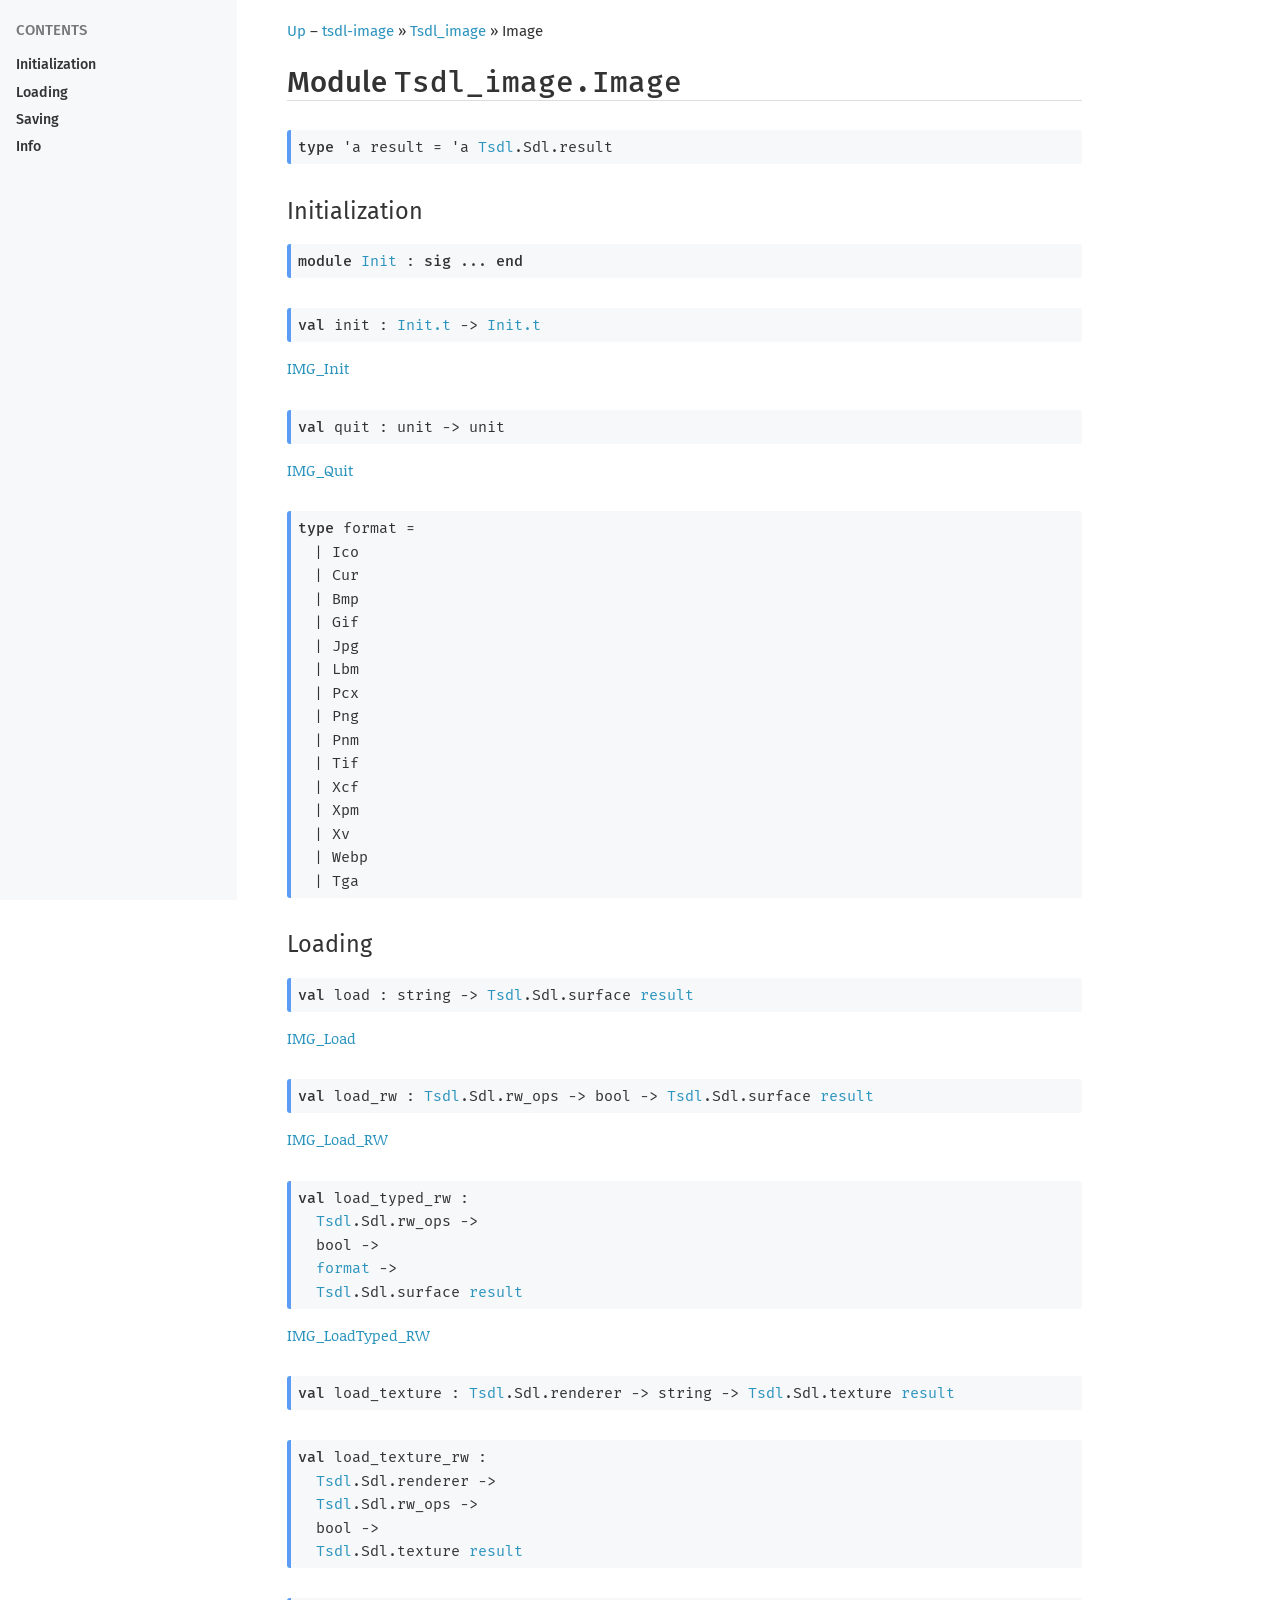
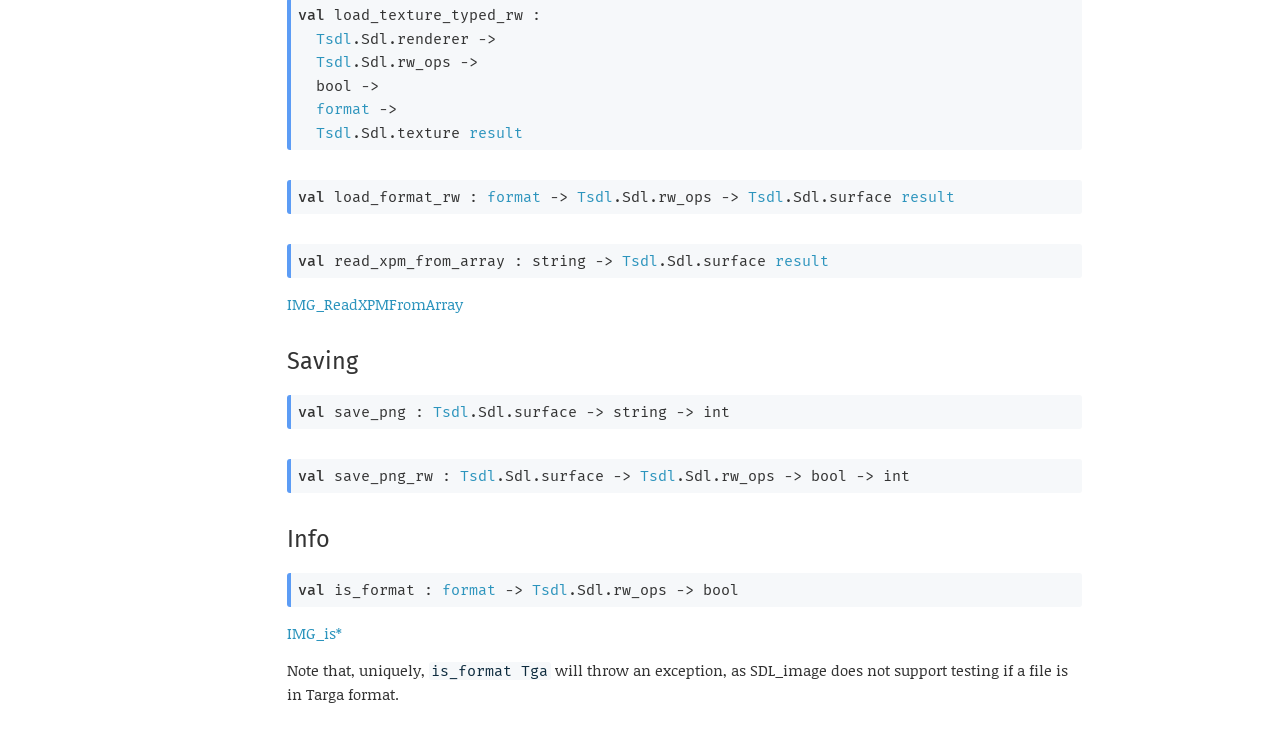
==== docs/Image/index.html @ 429b7034 "0.4, fix bug when running a file with ocaml" ====
<!DOCTYPE html>
<html xmlns="http://www.w3.org/1999/xhtml"><head><title>Image (tsdl-image.Tsdl_image.Image)</title><link rel="stylesheet" href="../odoc.css"/><meta charset="utf-8"/><meta name="generator" content="odoc 2.1.1"/><meta name="viewport" content="width=device-width,initial-scale=1.0"/><script src="../highlight.pack.js"></script><script>hljs.initHighlightingOnLoad();</script></head><body class="odoc"><nav class="odoc-nav"><a href="../index.html">Up</a> – <a href="index.html">tsdl-image</a> &#x00BB; <a href="../index.html">Tsdl_image</a> &#x00BB; Image</nav><header class="odoc-preamble"><h1>Module <code><span>Tsdl_image.Image</span></code></h1></header><nav class="odoc-toc"><ul><li><a href="#initialization">Initialization</a></li><li><a href="#loading">Loading</a></li><li><a href="#saving">Saving</a></li><li><a href="#info">Info</a></li></ul></nav><div class="odoc-content"><div class="odoc-spec"><div class="spec type" id="type-result" class="anchored"><a href="#type-result" class="anchor"></a><code><span><span class="keyword">type</span> <span>'a result</span></span><span> = <span><span class="type-var">'a</span> <span class="xref-unresolved">Tsdl</span>.Sdl.result</span></span></code></div></div><h2 id="initialization"><a href="#initialization" class="anchor"></a>Initialization</h2><div class="odoc-spec"><div class="spec module" id="module-Init" class="anchored"><a href="#module-Init" class="anchor"></a><code><span><span class="keyword">module</span> <a href="Init/index.html">Init</a></span><span> : <span class="keyword">sig</span> ... <span class="keyword">end</span></span></code></div></div><div class="odoc-spec"><div class="spec value" id="val-init" class="anchored"><a href="#val-init" class="anchor"></a><code><span><span class="keyword">val</span> init : <span><a href="Init/index.html#type-t">Init.t</a> <span class="arrow">&#45;&gt;</span></span> <a href="Init/index.html#type-t">Init.t</a></span></code></div><div class="spec-doc"><p><a href="https://www.libsdl.org/projects/SDL_image/docs/SDL_image_8.html#SEC8">IMG_Init</a></p></div></div><div class="odoc-spec"><div class="spec value" id="val-quit" class="anchored"><a href="#val-quit" class="anchor"></a><code><span><span class="keyword">val</span> quit : <span>unit <span class="arrow">&#45;&gt;</span></span> unit</span></code></div><div class="spec-doc"><p><a href="https://www.libsdl.org/projects/SDL_image/docs/SDL_image_9.html#SEC9">IMG_Quit</a></p></div></div><div class="odoc-spec"><div class="spec type" id="type-format" class="anchored"><a href="#type-format" class="anchor"></a><code><span><span class="keyword">type</span> format</span><span> = </span></code><table><tr id="type-format.Ico" class="anchored"><td class="def variant constructor"><a href="#type-format.Ico" class="anchor"></a><code><span>| </span><span><span class="constructor">Ico</span></span></code></td></tr><tr id="type-format.Cur" class="anchored"><td class="def variant constructor"><a href="#type-format.Cur" class="anchor"></a><code><span>| </span><span><span class="constructor">Cur</span></span></code></td></tr><tr id="type-format.Bmp" class="anchored"><td class="def variant constructor"><a href="#type-format.Bmp" class="anchor"></a><code><span>| </span><span><span class="constructor">Bmp</span></span></code></td></tr><tr id="type-format.Gif" class="anchored"><td class="def variant constructor"><a href="#type-format.Gif" class="anchor"></a><code><span>| </span><span><span class="constructor">Gif</span></span></code></td></tr><tr id="type-format.Jpg" class="anchored"><td class="def variant constructor"><a href="#type-format.Jpg" class="anchor"></a><code><span>| </span><span><span class="constructor">Jpg</span></span></code></td></tr><tr id="type-format.Lbm" class="anchored"><td class="def variant constructor"><a href="#type-format.Lbm" class="anchor"></a><code><span>| </span><span><span class="constructor">Lbm</span></span></code></td></tr><tr id="type-format.Pcx" class="anchored"><td class="def variant constructor"><a href="#type-format.Pcx" class="anchor"></a><code><span>| </span><span><span class="constructor">Pcx</span></span></code></td></tr><tr id="type-format.Png" class="anchored"><td class="def variant constructor"><a href="#type-format.Png" class="anchor"></a><code><span>| </span><span><span class="constructor">Png</span></span></code></td></tr><tr id="type-format.Pnm" class="anchored"><td class="def variant constructor"><a href="#type-format.Pnm" class="anchor"></a><code><span>| </span><span><span class="constructor">Pnm</span></span></code></td></tr><tr id="type-format.Tif" class="anchored"><td class="def variant constructor"><a href="#type-format.Tif" class="anchor"></a><code><span>| </span><span><span class="constructor">Tif</span></span></code></td></tr><tr id="type-format.Xcf" class="anchored"><td class="def variant constructor"><a href="#type-format.Xcf" class="anchor"></a><code><span>| </span><span><span class="constructor">Xcf</span></span></code></td></tr><tr id="type-format.Xpm" class="anchored"><td class="def variant constructor"><a href="#type-format.Xpm" class="anchor"></a><code><span>| </span><span><span class="constructor">Xpm</span></span></code></td></tr><tr id="type-format.Xv" class="anchored"><td class="def variant constructor"><a href="#type-format.Xv" class="anchor"></a><code><span>| </span><span><span class="constructor">Xv</span></span></code></td></tr><tr id="type-format.Webp" class="anchored"><td class="def variant constructor"><a href="#type-format.Webp" class="anchor"></a><code><span>| </span><span><span class="constructor">Webp</span></span></code></td></tr><tr id="type-format.Tga" class="anchored"><td class="def variant constructor"><a href="#type-format.Tga" class="anchor"></a><code><span>| </span><span><span class="constructor">Tga</span></span></code></td></tr></table></div></div><h2 id="loading"><a href="#loading" class="anchor"></a>Loading</h2><div class="odoc-spec"><div class="spec value" id="val-load" class="anchored"><a href="#val-load" class="anchor"></a><code><span><span class="keyword">val</span> load : <span>string <span class="arrow">&#45;&gt;</span></span> <span><span class="xref-unresolved">Tsdl</span>.Sdl.surface <a href="#type-result">result</a></span></span></code></div><div class="spec-doc"><p><a href="https://www.libsdl.org/projects/SDL_image/docs/SDL_image_11.html#SEC11">IMG_Load</a></p></div></div><div class="odoc-spec"><div class="spec value" id="val-load_rw" class="anchored"><a href="#val-load_rw" class="anchor"></a><code><span><span class="keyword">val</span> load_rw : <span><span class="xref-unresolved">Tsdl</span>.Sdl.rw_ops <span class="arrow">&#45;&gt;</span></span> <span>bool <span class="arrow">&#45;&gt;</span></span> <span><span class="xref-unresolved">Tsdl</span>.Sdl.surface <a href="#type-result">result</a></span></span></code></div><div class="spec-doc"><p><a href="https://www.libsdl.org/projects/SDL_image/docs/SDL_image_12.html#SEC12">IMG_Load_RW</a></p></div></div><div class="odoc-spec"><div class="spec value" id="val-load_typed_rw" class="anchored"><a href="#val-load_typed_rw" class="anchor"></a><code><span><span class="keyword">val</span> load_typed_rw : 
  <span><span class="xref-unresolved">Tsdl</span>.Sdl.rw_ops <span class="arrow">&#45;&gt;</span></span>
  <span>bool <span class="arrow">&#45;&gt;</span></span>
  <span><a href="#type-format">format</a> <span class="arrow">&#45;&gt;</span></span>
  <span><span class="xref-unresolved">Tsdl</span>.Sdl.surface <a href="#type-result">result</a></span></span></code></div><div class="spec-doc"><p><a href="https://www.libsdl.org/projects/SDL_image/docs/SDL_image_13.html#SEC13">IMG_LoadTyped_RW</a></p></div></div><div class="odoc-spec"><div class="spec value" id="val-load_texture" class="anchored"><a href="#val-load_texture" class="anchor"></a><code><span><span class="keyword">val</span> load_texture : <span><span class="xref-unresolved">Tsdl</span>.Sdl.renderer <span class="arrow">&#45;&gt;</span></span> <span>string <span class="arrow">&#45;&gt;</span></span> <span><span class="xref-unresolved">Tsdl</span>.Sdl.texture <a href="#type-result">result</a></span></span></code></div></div><div class="odoc-spec"><div class="spec value" id="val-load_texture_rw" class="anchored"><a href="#val-load_texture_rw" class="anchor"></a><code><span><span class="keyword">val</span> load_texture_rw : 
  <span><span class="xref-unresolved">Tsdl</span>.Sdl.renderer <span class="arrow">&#45;&gt;</span></span>
  <span><span class="xref-unresolved">Tsdl</span>.Sdl.rw_ops <span class="arrow">&#45;&gt;</span></span>
  <span>bool <span class="arrow">&#45;&gt;</span></span>
  <span><span class="xref-unresolved">Tsdl</span>.Sdl.texture <a href="#type-result">result</a></span></span></code></div></div><div class="odoc-spec"><div class="spec value" id="val-load_texture_typed_rw" class="anchored"><a href="#val-load_texture_typed_rw" class="anchor"></a><code><span><span class="keyword">val</span> load_texture_typed_rw : 
  <span><span class="xref-unresolved">Tsdl</span>.Sdl.renderer <span class="arrow">&#45;&gt;</span></span>
  <span><span class="xref-unresolved">Tsdl</span>.Sdl.rw_ops <span class="arrow">&#45;&gt;</span></span>
  <span>bool <span class="arrow">&#45;&gt;</span></span>
  <span><a href="#type-format">format</a> <span class="arrow">&#45;&gt;</span></span>
  <span><span class="xref-unresolved">Tsdl</span>.Sdl.texture <a href="#type-result">result</a></span></span></code></div></div><div class="odoc-spec"><div class="spec value" id="val-load_format_rw" class="anchored"><a href="#val-load_format_rw" class="anchor"></a><code><span><span class="keyword">val</span> load_format_rw : <span><a href="#type-format">format</a> <span class="arrow">&#45;&gt;</span></span> <span><span class="xref-unresolved">Tsdl</span>.Sdl.rw_ops <span class="arrow">&#45;&gt;</span></span> <span><span class="xref-unresolved">Tsdl</span>.Sdl.surface <a href="#type-result">result</a></span></span></code></div></div><div class="odoc-spec"><div class="spec value" id="val-read_xpm_from_array" class="anchored"><a href="#val-read_xpm_from_array" class="anchor"></a><code><span><span class="keyword">val</span> read_xpm_from_array : <span>string <span class="arrow">&#45;&gt;</span></span> <span><span class="xref-unresolved">Tsdl</span>.Sdl.surface <a href="#type-result">result</a></span></span></code></div><div class="spec-doc"><p><a href="https://www.libsdl.org/projects/SDL_image/docs/SDL_image_28.html#SEC28">IMG_ReadXPMFromArray</a></p></div></div><h2 id="saving"><a href="#saving" class="anchor"></a>Saving</h2><div class="odoc-spec"><div class="spec value" id="val-save_png" class="anchored"><a href="#val-save_png" class="anchor"></a><code><span><span class="keyword">val</span> save_png : <span><span class="xref-unresolved">Tsdl</span>.Sdl.surface <span class="arrow">&#45;&gt;</span></span> <span>string <span class="arrow">&#45;&gt;</span></span> int</span></code></div></div><div class="odoc-spec"><div class="spec value" id="val-save_png_rw" class="anchored"><a href="#val-save_png_rw" class="anchor"></a><code><span><span class="keyword">val</span> save_png_rw : <span><span class="xref-unresolved">Tsdl</span>.Sdl.surface <span class="arrow">&#45;&gt;</span></span> <span><span class="xref-unresolved">Tsdl</span>.Sdl.rw_ops <span class="arrow">&#45;&gt;</span></span> <span>bool <span class="arrow">&#45;&gt;</span></span> int</span></code></div></div><h2 id="info"><a href="#info" class="anchor"></a>Info</h2><div class="odoc-spec"><div class="spec value" id="val-is_format" class="anchored"><a href="#val-is_format" class="anchor"></a><code><span><span class="keyword">val</span> is_format : <span><a href="#type-format">format</a> <span class="arrow">&#45;&gt;</span></span> <span><span class="xref-unresolved">Tsdl</span>.Sdl.rw_ops <span class="arrow">&#45;&gt;</span></span> bool</span></code></div><div class="spec-doc"><p><a href="https://www.libsdl.org/projects/SDL_image/docs/SDL_image_29.html#SEC29">IMG_is*</a></p><p>Note that, uniquely, <code>is_format Tga</code> will throw an exception, as SDL_image does not support testing if a file is in Targa format.</p></div></div></div></body></html>
---- docs/odoc.css ----
@charset "UTF-8";
/* Copyright (c) 2016 The odoc contributors. All rights reserved.
   Distributed under the ISC license, see terms at the end of the file.
   odoc 2.1.1 */

/* Fonts */
@import url('https://fonts.googleapis.com/css?family=Fira+Mono:400,500');
@import url('https://fonts.googleapis.com/css?family=Noticia+Text:400,400i,700');
@import url('https://fonts.googleapis.com/css?family=Fira+Sans:400,400i,500,500i,600,600i,700,700i');

:root,
.light:root {
   --main-background: #FFFFFF;

  --color: #333333;
  --link-color: #2C94BD;
  --anchor-hover: #555;
  --anchor-color: #d5d5d5;
  --xref-shadow: #cc6666;
  --header-shadow: #ddd;
  --by-name-version-color: #aaa;
  --by-name-nav-link-color: #222;
  --target-background: rgba(187, 239, 253, 0.3);
  --target-shadow: rgba(187, 239, 253, 0.8);
  --pre-border-color: #eee;
  --code-background: #f6f8fa;

  --li-code-background: #f6f8fa;
  --li-code-color: #0d2b3e;
  --toc-color: #1F2D3D;
  --toc-before-color: #777;
  --toc-background: #f6f8fa;
  --toc-list-border: #ccc;

  --spec-summary-border-color: #5c9cf5;
  --spec-summary-background: var(--code-background);
  --spec-summary-hover-background: #ebeff2;
  --spec-details-after-background: rgba(0, 4, 15, 0.05);
  --spec-details-after-shadow: rgba(204, 204, 204, 0.53);
}

.dark:root {
  --main-background: #202020;
  --code-background: #222;
  --line-numbers-background: rgba(0, 0, 0, 0.125);
  --navbar-background: #202020;

  --color: #bebebe;
  --dirname-color: #666;
  --underline-color: #444;
  --visited-color: #002800;
  --visited-number-color: #252;
  --unvisited-color: #380000;
  --unvisited-number-color: #622;
  --somevisited-color: #303000;
  --highlight-color: #303e3f;
  --line-number-color: rgba(230, 230, 230, 0.3);
  --unvisited-margin-color: #622;
  --border: #333;
  --navbar-border: #333;
  --code-color: #ccc;

  --li-code-background: #373737;
  --li-code-color: #999;
  --toc-color: #777;
  --toc-background: #252525;

  --hljs-link: #999;
  --hljs-keyword: #cda869;
  --hljs-regexp: #f9ee98;
  --hljs-title: #dcdcaa;
  --hljs-type: #ac885b;
  --hljs-meta: #82aaff;
  --hljs-variable: #cf6a4c;
}

@media (prefers-color-scheme: dark) {
  :root {
    --main-background: #202020;
    --code-background: #333;
    --line-numbers-background: rgba(0, 0, 0, 0.125);
    --navbar-background: #202020;

    --meter-unvisited-color: #622;
    --meter-visited-color: #252;
    --meter-separator-color: black;

    --color: #bebebe;
    --dirname-color: #666;
    --underline-color: #444;
    --visited-color: #002800;
    --visited-number-color: #252;
    --unvisited-color: #380000;
    --unvisited-number-color: #622;
    --somevisited-color: #303000;
    --highlight-color: #303e3f;
    --line-number-color: rgba(230, 230, 230, 0.3);
    --unvisited-margin-color: #622;
    --border: #333;
    --navbar-border: #333;
    --code-color: #ccc;
    --by-name-nav-link-color: var(--color);

    --li-code-background: #373737;
    --li-code-color: #999;
    --toc-color: #777;
    --toc-before-color: #777;
    --toc-background: #252525;
    --toc-list-border: #ccc;
    --spec-summary-hover-background: #ebeff2;
    --spec-details-after-background: rgba(0, 4, 15, 0.05);
    --spec-details-after-shadow: rgba(204, 204, 204, 0.53);

    --hljs-link: #999;
    --hljs-keyword: #cda869;
    --hljs-regexp: #f9ee98;
    --hljs-title: #dcdcaa;
    --hljs-type: #ac885b;
    --hljs-meta: #82aaff;
    --hljs-variable: #cf6a4c;
  }
}

/* Reset a few things. */

html, body, div, span, applet, object, iframe, h1, h2, h3, h4, h5, h6, p, blockquote, pre, a, abbr, acronym, address, big, cite, code, del, dfn, em, img, ins, kbd, q, s, samp, small, strike, strong, sub, sup, tt, var, b, u, i, center, dl, dt, dd, ol, ul, li, fieldset, form, label, legend, table, caption, tbody, tfoot, thead, tr, th, td, article, aside, canvas, details, embed, figure, figcaption, footer, header, hgroup, menu, nav, output, ruby, section, summary, time, mark, audio, video {
  padding: 0;
  border: 0;
  font: inherit;
  vertical-align: baseline;

}

table {
  border-collapse: collapse;
  border-spacing: 0;
}

*, *:before, *:after {
  box-sizing: border-box;
}

html {
  font-size: 15px;
}

body {
  text-align: left;
  background: #FFFFFF;
  color: var(--color);
  background-color: var(--main-background);
}

body {
  max-width: 100ex;
  margin-left: calc(10vw + 20ex);
  margin-right: 4ex;
  margin-top: 20px;
  margin-bottom: 50px;
  font-family: "Noticia Text", Georgia, serif;
  line-height: 1.5;
}

header {
  margin-bottom: 30px;
}

nav {
  font-family: "Fira Sans", Helvetica, Arial, sans-serif;
}

/* Basic markup elements */

b, strong {
  font-weight: bold;
}

i {
  font-style: italic;
}

em, i em.odd{
  font-style: italic;
}

em.odd, i em {
  font-style: normal;
}

sup {
  vertical-align: super;
}

sub {
  vertical-align: sub;
}

sup, sub {
  font-size: 12px;
  line-height: 0;
  margin-left: 0.2ex;
}

ul, ol {
  list-style-position: outside
}

ul>li {
  margin-left: 22px;
}

ol>li {
  margin-left: 27.2px;
}

li>*:first-child {
  margin-top: 0
}

/* Text alignements, this should be forbidden. */

.left {
  text-align: left;
}

.right {
  text-align: right;
}

.center {
  text-align: center;
}

/* Links and anchors */

a {
  text-decoration: none;
  color: var(--link-color);
}

a:hover {
  box-shadow: 0 1px 0 0 var(--link-color);
}

/* Linked highlight */
*:target {
  background-color: var(--target-background) !important;
  box-shadow: 0 0px 0 1px var(--target-shadow) !important;
  border-radius: 1px;
}

*:hover > a.anchor {
  visibility: visible;
}

a.anchor:before {
  content: "#";
}

a.anchor:hover {
  box-shadow: none;
  text-decoration: none;
  color: var(--anchor-hover);
}

a.anchor {
  visibility: hidden;
  position: absolute;
  /* top: 0px; */
  /* margin-left: -3ex; */
  margin-left: -1.3em;
  font-weight: normal;
  font-style: normal;
  padding-right: 0.4em;
  padding-left: 0.4em;
  /* To remain selectable */
  color: var(--anchor-color);
}

.spec > a.anchor {
  margin-left: -2.3em;
  padding-right: 0.9em;
}

.xref-unresolved {
  color: #2C94BD;
}
.xref-unresolved:hover {
  box-shadow: 0 1px 0 0 var(--xref-shadow);
}

/* Section and document divisions.
   Until at least 4.03 many of the modules of the stdlib start at .h7,
   we restart the sequence there like h2  */

h1, h2, h3, h4, h5, h6, .h7, .h8, .h9, .h10 {
  font-family: "Fira Sans", Helvetica, Arial, sans-serif;
  font-weight: 400;
  padding-top: 0.1em;
  line-height: 1.2;
  overflow-wrap: break-word;
}

h1 {
  font-weight: 500;
  font-size: 2.441em;
}

h1 {
  font-weight: 500;
  font-size: 1.953em;
  box-shadow: 0 1px 0 0 var(--header-shadow);
}

h2 {
  font-size: 1.563em;
}

h3 {
  font-size: 1.25em;
}

small, .font_small {
  font-size: 0.8em;
}

h1 code, h1 tt {
  font-size: inherit;
  font-weight: inherit;
}

h2 code, h2 tt {
  font-size: inherit;
  font-weight: inherit;
}

h3 code, h3 tt {
  font-size: inherit;
  font-weight: inherit;
}

h3 code, h3 tt {
  font-size: inherit;
  font-weight: inherit;
}

h4 {
  font-size: 1.12em;
}

/* Comment delimiters, hidden but accessible to screen readers and 
   selected for copy/pasting */

/* Taken from bootstrap */
/* See also https://stackoverflow.com/a/27769435/4220738 */
.comment-delim {
  position: absolute;
  width: 1px;
  height: 1px;
  padding: 0;
  margin: -1px;
  overflow: hidden;
  clip: rect(0, 0, 0, 0);
  white-space: nowrap;
  border: 0;
}

/* Preformatted and code */

tt, code, pre {
  font-family: "Fira Mono", courier;
  font-weight: 400;
}

pre {
  padding: 0.1em;
  border: 1px solid var(--pre-border-color);
  border-radius: 5px;
  overflow-x: auto;
}

p code,
li code {
  background-color: var(--li-code-background);
  color: var(--li-code-color);
  border-radius: 3px;
  padding: 0 0.3ex;
}

p a > code {
  color: var(--link-color);
}

code {
  white-space: pre-wrap;
}

/* Code blocks (e.g. Examples) */

pre code {
  font-size: 0.893rem;
}

/* Code lexemes */

.keyword {
  font-weight: 500;
}

.arrow { white-space: nowrap }

/* Module member specification */

.spec {
  background-color: var(--spec-summary-background);
  border-radius: 3px;
  border-left: 4px solid var(--spec-summary-border-color);
  border-right: 5px solid transparent;
  padding: 0.35em 0.5em;
}

.def-doc {
  margin-bottom: 10px;
}

/* Spacing between items */
div.odoc-spec,.odoc-include {
  margin-bottom: 2em;
}

.spec.type .variant {
  margin-left: 2ch;
}
.spec.type .variant p {
  margin: 0;
  font-style: italic;
}
.spec.type .record {
  margin-left: 2ch;
}
.spec.type .record p {
  margin: 0;
  font-style: italic;
}

div.def {
  margin-top: 0;
  text-indent: -2ex;
  padding-left: 2ex;
}

div.def+div.def-doc {
  margin-left: 1ex;
  margin-top: 2.5px
}

div.def-doc>*:first-child {
  margin-top: 0;
}

/* Collapsible inlined include and module */

.odoc-include details {
  position: relative;
}

.odoc-include.shadowed-include {
  display: none;
}

.odoc-include details:after {
  z-index: -100;
  display: block;
  content: " ";
  position: absolute;
  border-radius: 0 1ex 1ex 0;
  right: -20px;
  top: 1px;
  bottom: 1px;
  width: 15px;
  background: var(--spec-details-after-background, rgba(0, 4, 15, 0.05));
  box-shadow: 0 0px 0 1px var(--spec-details-after-shadow, rgba(204, 204, 204, 0.53));
}

.odoc-include summary {
  position: relative;
  margin-bottom: 1em;
  cursor: pointer;
  outline: none;
}

.odoc-include summary:hover {
  background-color: var(--spec-summary-hover-background);
}

/* FIXME: Does not work in Firefox. */
.odoc-include summary::-webkit-details-marker {
  color: #888;
  transform: scaleX(-1);
  position: absolute;
  top: calc(50% - 5px);
  height: 11px;
  right: -29px;
}

/* Records and variants FIXME */

div.def table {
  text-indent: 0em;
  padding: 0;
  margin-left: -2ex;
}

td.def {
  padding-left: 2ex;
}

td.def-doc *:first-child {
  margin-top: 0em;
}

/* Lists of @tags */

.at-tags { list-style-type: none; margin-left: -3ex; }
.at-tags li { padding-left: 3ex; text-indent: -3ex; }
.at-tags .at-tag { text-transform: capitalize }

/* Lists of modules */

.modules { list-style-type: none; margin-left: -3ex; }
.modules li { padding-left: 3ex; text-indent: -3ex; margin-top: 5px }
.modules .synopsis { padding-left: 1ch; }

/* Odig package index */

.packages { list-style-type: none; margin-left: -3ex; }
.packages li { padding-left: 3ex; text-indent: -3ex }
.packages li a.anchor { padding-right: 0.5ch; padding-left: 3ch; }
.packages .version { font-size: 10px; color: var(--by-name-version-color); }
.packages .synopsis { padding-left: 1ch }

.by-name nav a {
  text-transform: uppercase;
  font-size: 18px;
  margin-right: 1ex;
  color: var(--by-name-nav-link-color,);
  display: inline-block;
}

.by-tag nav a {
  margin-right: 1ex;
  color: var(--by-name-nav-link-color);
  display: inline-block;
}

.by-tag ol { list-style-type: none; }
.by-tag ol.tags li { margin-left: 1ch; display: inline-block }
.by-tag td:first-child { text-transform: uppercase; }

/* Odig package page */

.package nav {
  display: inline;
  font-size: 14px;
  font-weight: normal;
}

.package .version {
  font-size: 14px;
}

.package.info {
  margin: 0;
}

.package.info td:first-child {
  font-style: italic;
  padding-right: 2ex;
}

.package.info ul {
  list-style-type: none;
  display: inline;
  margin: 0;
}

.package.info li {
  display: inline-block;
  margin: 0;
  margin-right: 1ex;
}

#info-authors li, #info-maintainers li {
  display: block;
}

/* Sidebar and TOC */

.odoc-toc:before {
  display: block;
  content: "Contents";
  text-transform: uppercase;
  font-size: 1em;
  margin: 1.414em 0 0.5em;
  font-weight: 500;
  color: var(--toc-before-color);
  line-height: 1.2;
}

.odoc-toc {
  position: fixed;
  top: 0px;
  bottom: 0px;
  left: 0px;
  max-width: 30ex;
  min-width: 26ex;
  width: 20%;
  background: var(--toc-background);
  overflow: auto;
  color: var(--toc-color);
  padding-left: 2ex;
  padding-right: 2ex;
}

.odoc-toc ul li a {
  font-family: "Fira Sans", sans-serif;
  font-size: 0.95em;
  color: var(--color);
  font-weight: 400;
  line-height: 1.6em;
  display: block;
}

.odoc-toc ul li a:hover {
  box-shadow: none;
  text-decoration: underline;
}

/* First level titles */

.odoc-toc>ul>li>a {
  font-weight: 500;
}

.odoc-toc li ul {
  margin: 0px;
}

.odoc-toc ul {
  list-style-type: none;
}

.odoc-toc ul li {
  margin: 0;
}
.odoc-toc>ul>li {
  margin-bottom: 0.3em;
}

.odoc-toc ul li li {
  border-left: 1px solid var(--toc-list-border);
  margin-left: 5px;
  padding-left: 12px;
}

/* Mobile adjustements. */

@media only screen and (max-width: 95ex) {
  .odoc-content {
    margin: auto;
    padding: 2em;
  }
  .odoc-toc {
    position: static;
    width: auto;
    min-width: unset;
    max-width: unset;
    border: none;
    padding: 0.2em 1em;
    border-radius: 5px;
  }
}

/* Print adjustements. */

@media print {
  body {
    color: black;
    background: white;
  }
  body nav:first-child {
    visibility: hidden;
  }
}

/* Syntax highlighting (based on github-gist) */

.hljs {
  display: block;
  background: var(--code-background);
  padding: 0.5em;
  color: var(--color);
  overflow-x: auto;
}

.hljs-comment,
.hljs-meta {
  color: #969896;
}

.hljs-string,
.hljs-variable,
.hljs-template-variable,
.hljs-strong,
.hljs-emphasis,
.hljs-quote {
  color: #df5000;
}

.hljs-keyword,
.hljs-selector-tag {
  color: #a71d5d;
}

.hljs-type,
.hljs-class .hljs-title {
  color: #458;
  font-weight: 500;
}

.hljs-literal,
.hljs-symbol,
.hljs-bullet,
.hljs-attribute {
  color: #0086b3;
}

.hljs-section,
.hljs-name {
  color: #63a35c;
}

.hljs-tag {
  color: #333333;
}

.hljs-attr,
.hljs-selector-id,
.hljs-selector-class,
.hljs-selector-attr,
.hljs-selector-pseudo {
  color: #795da3;
}

.hljs-addition {
  color: #55a532;
  background-color: #eaffea;
}

.hljs-deletion {
  color: #bd2c00;
  background-color: #ffecec;
}

.hljs-link {
  text-decoration: underline;
}

/*---------------------------------------------------------------------------
   Copyright (c) 2016 The odoc contributors

   Permission to use, copy, modify, and/or distribute this software for any
   purpose with or without fee is hereby granted, provided that the above
   copyright notice and this permission notice appear in all copies.

   THE SOFTWARE IS PROVIDED "AS IS" AND THE AUTHOR DISCLAIMS ALL WARRANTIES
   WITH REGARD TO THIS SOFTWARE INCLUDING ALL IMPLIED WARRANTIES OF
   MERCHANTABILITY AND FITNESS. IN NO EVENT SHALL THE AUTHOR BE LIABLE FOR
   ANY SPECIAL, DIRECT, INDIRECT, OR CONSEQUENTIAL DAMAGES OR ANY DAMAGES
   WHATSOEVER RESULTING FROM LOSS OF USE, DATA OR PROFITS, WHETHER IN AN
   ACTION OF CONTRACT, NEGLIGENCE OR OTHER TORTIOUS ACTION, ARISING OUT OF
   OR IN CONNECTION WITH THE USE OR PERFORMANCE OF THIS SOFTWARE.
  ---------------------------------------------------------------------------*/
header nav {display: none;} header nav.toc {display: block;} header dl dd, header dl dt {display: inline-block;}
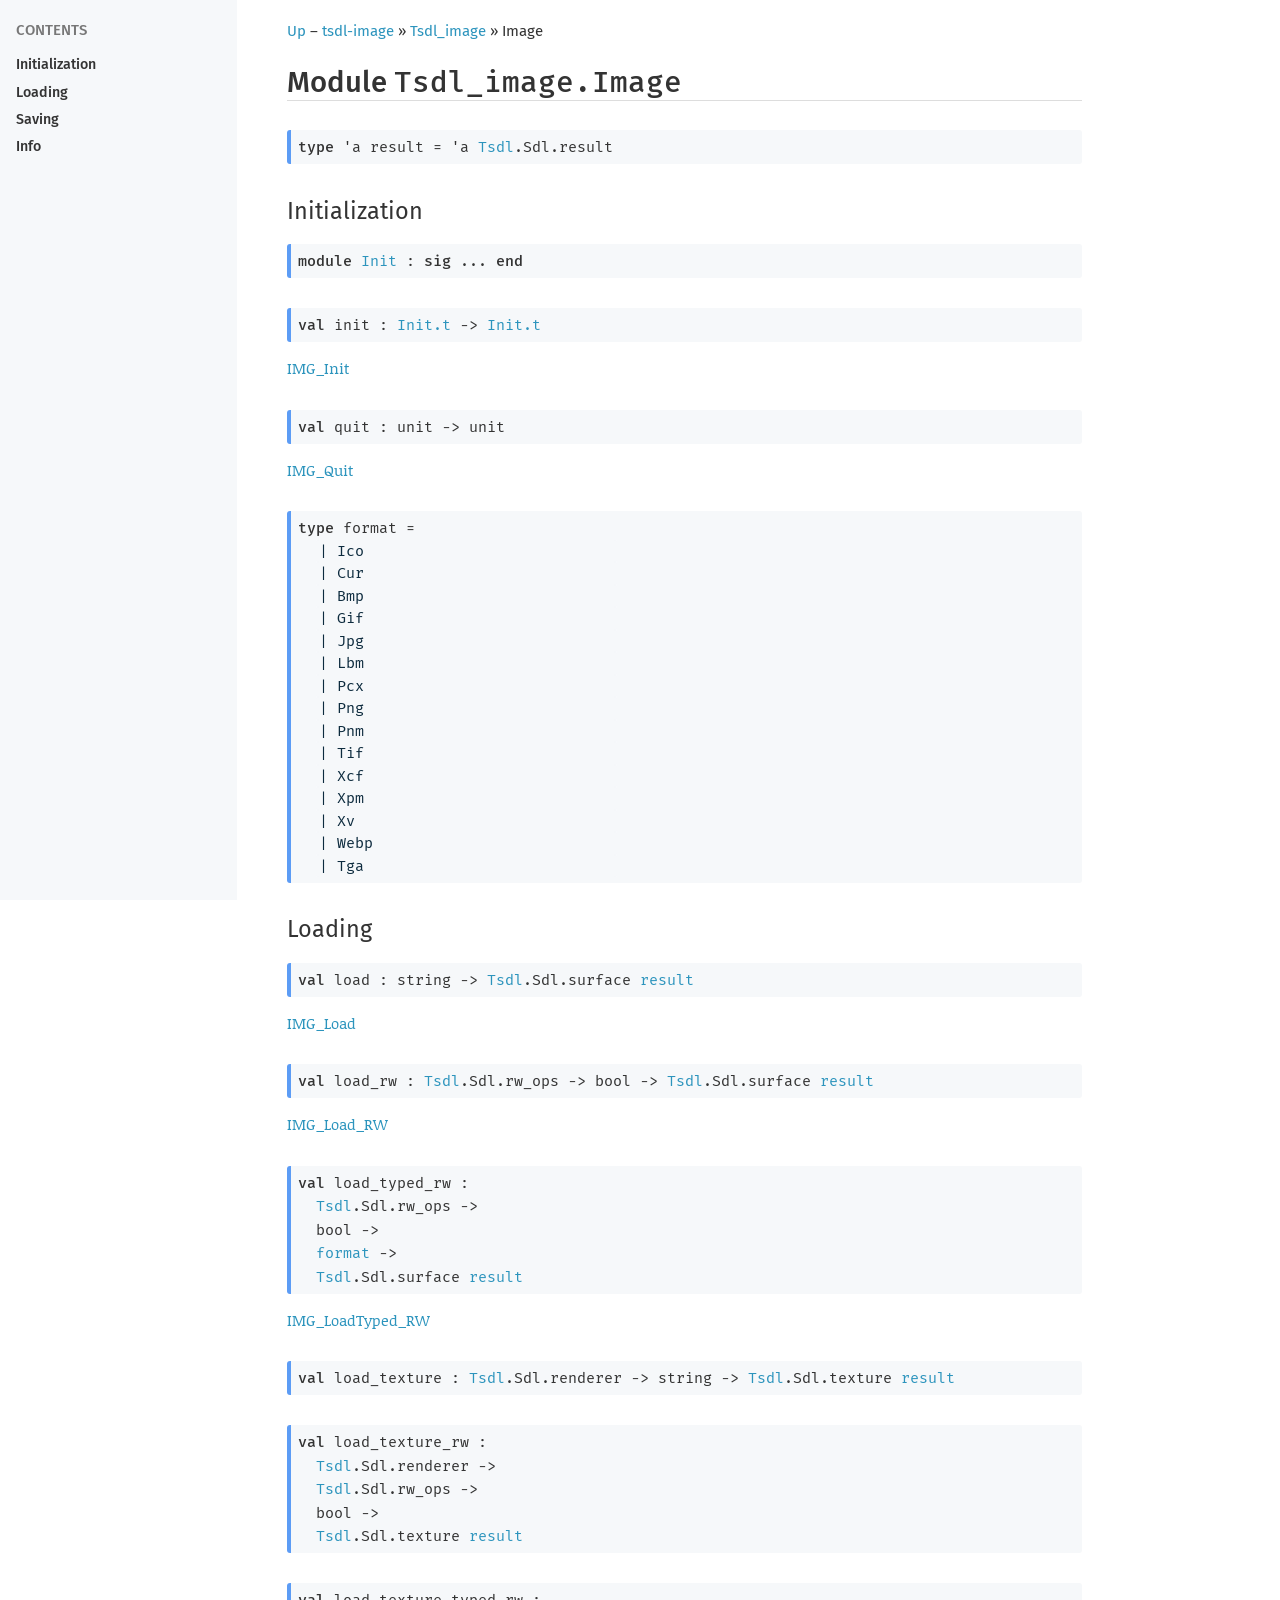
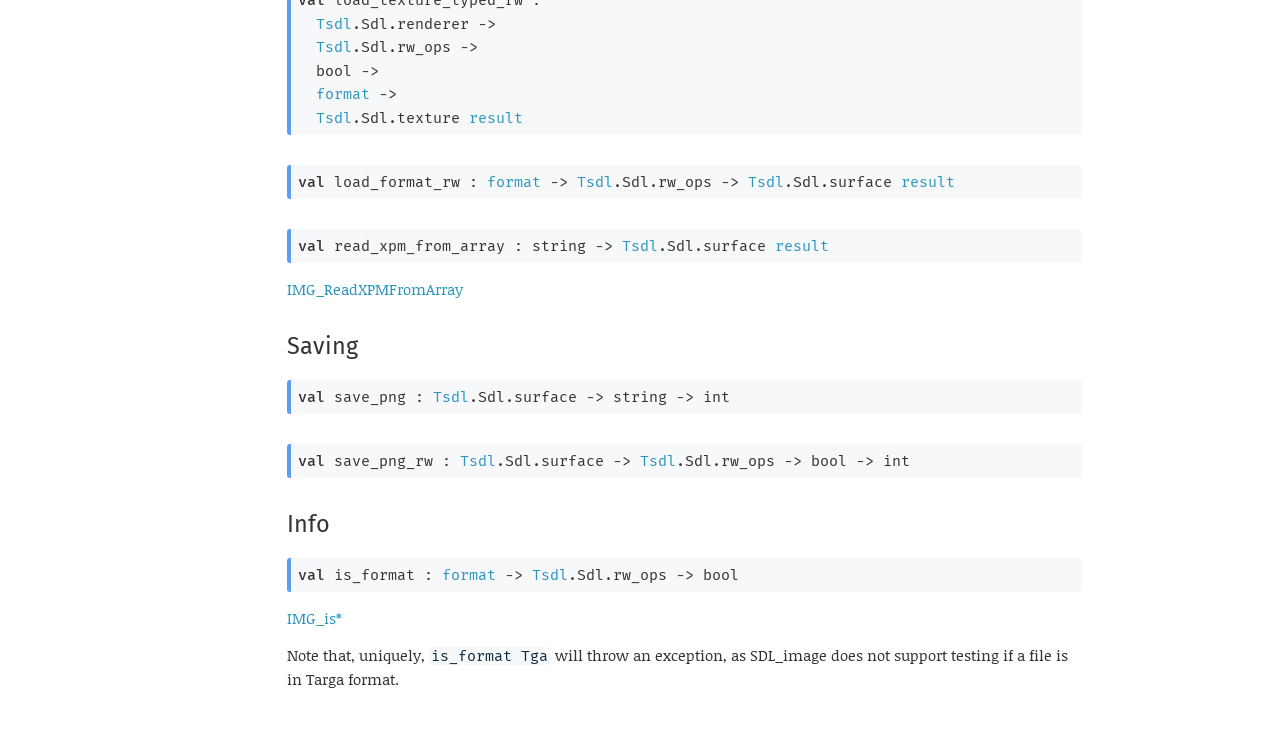
==== commit 864a795b: "v0.5" ====
--- a/docs/Image/index.html
+++ b/docs/Image/index.html
@@ -1,15 +1,15 @@
 <!DOCTYPE html>
-<html xmlns="http://www.w3.org/1999/xhtml"><head><title>Image (tsdl-image.Tsdl_image.Image)</title><link rel="stylesheet" href="../odoc.css"/><meta charset="utf-8"/><meta name="generator" content="odoc 2.1.1"/><meta name="viewport" content="width=device-width,initial-scale=1.0"/><script src="../highlight.pack.js"></script><script>hljs.initHighlightingOnLoad();</script></head><body class="odoc"><nav class="odoc-nav"><a href="../index.html">Up</a> – <a href="index.html">tsdl-image</a> &#x00BB; <a href="../index.html">Tsdl_image</a> &#x00BB; Image</nav><header class="odoc-preamble"><h1>Module <code><span>Tsdl_image.Image</span></code></h1></header><nav class="odoc-toc"><ul><li><a href="#initialization">Initialization</a></li><li><a href="#loading">Loading</a></li><li><a href="#saving">Saving</a></li><li><a href="#info">Info</a></li></ul></nav><div class="odoc-content"><div class="odoc-spec"><div class="spec type" id="type-result" class="anchored"><a href="#type-result" class="anchor"></a><code><span><span class="keyword">type</span> <span>'a result</span></span><span> = <span><span class="type-var">'a</span> <span class="xref-unresolved">Tsdl</span>.Sdl.result</span></span></code></div></div><h2 id="initialization"><a href="#initialization" class="anchor"></a>Initialization</h2><div class="odoc-spec"><div class="spec module" id="module-Init" class="anchored"><a href="#module-Init" class="anchor"></a><code><span><span class="keyword">module</span> <a href="Init/index.html">Init</a></span><span> : <span class="keyword">sig</span> ... <span class="keyword">end</span></span></code></div></div><div class="odoc-spec"><div class="spec value" id="val-init" class="anchored"><a href="#val-init" class="anchor"></a><code><span><span class="keyword">val</span> init : <span><a href="Init/index.html#type-t">Init.t</a> <span class="arrow">&#45;&gt;</span></span> <a href="Init/index.html#type-t">Init.t</a></span></code></div><div class="spec-doc"><p><a href="https://www.libsdl.org/projects/SDL_image/docs/SDL_image_8.html#SEC8">IMG_Init</a></p></div></div><div class="odoc-spec"><div class="spec value" id="val-quit" class="anchored"><a href="#val-quit" class="anchor"></a><code><span><span class="keyword">val</span> quit : <span>unit <span class="arrow">&#45;&gt;</span></span> unit</span></code></div><div class="spec-doc"><p><a href="https://www.libsdl.org/projects/SDL_image/docs/SDL_image_9.html#SEC9">IMG_Quit</a></p></div></div><div class="odoc-spec"><div class="spec type" id="type-format" class="anchored"><a href="#type-format" class="anchor"></a><code><span><span class="keyword">type</span> format</span><span> = </span></code><table><tr id="type-format.Ico" class="anchored"><td class="def variant constructor"><a href="#type-format.Ico" class="anchor"></a><code><span>| </span><span><span class="constructor">Ico</span></span></code></td></tr><tr id="type-format.Cur" class="anchored"><td class="def variant constructor"><a href="#type-format.Cur" class="anchor"></a><code><span>| </span><span><span class="constructor">Cur</span></span></code></td></tr><tr id="type-format.Bmp" class="anchored"><td class="def variant constructor"><a href="#type-format.Bmp" class="anchor"></a><code><span>| </span><span><span class="constructor">Bmp</span></span></code></td></tr><tr id="type-format.Gif" class="anchored"><td class="def variant constructor"><a href="#type-format.Gif" class="anchor"></a><code><span>| </span><span><span class="constructor">Gif</span></span></code></td></tr><tr id="type-format.Jpg" class="anchored"><td class="def variant constructor"><a href="#type-format.Jpg" class="anchor"></a><code><span>| </span><span><span class="constructor">Jpg</span></span></code></td></tr><tr id="type-format.Lbm" class="anchored"><td class="def variant constructor"><a href="#type-format.Lbm" class="anchor"></a><code><span>| </span><span><span class="constructor">Lbm</span></span></code></td></tr><tr id="type-format.Pcx" class="anchored"><td class="def variant constructor"><a href="#type-format.Pcx" class="anchor"></a><code><span>| </span><span><span class="constructor">Pcx</span></span></code></td></tr><tr id="type-format.Png" class="anchored"><td class="def variant constructor"><a href="#type-format.Png" class="anchor"></a><code><span>| </span><span><span class="constructor">Png</span></span></code></td></tr><tr id="type-format.Pnm" class="anchored"><td class="def variant constructor"><a href="#type-format.Pnm" class="anchor"></a><code><span>| </span><span><span class="constructor">Pnm</span></span></code></td></tr><tr id="type-format.Tif" class="anchored"><td class="def variant constructor"><a href="#type-format.Tif" class="anchor"></a><code><span>| </span><span><span class="constructor">Tif</span></span></code></td></tr><tr id="type-format.Xcf" class="anchored"><td class="def variant constructor"><a href="#type-format.Xcf" class="anchor"></a><code><span>| </span><span><span class="constructor">Xcf</span></span></code></td></tr><tr id="type-format.Xpm" class="anchored"><td class="def variant constructor"><a href="#type-format.Xpm" class="anchor"></a><code><span>| </span><span><span class="constructor">Xpm</span></span></code></td></tr><tr id="type-format.Xv" class="anchored"><td class="def variant constructor"><a href="#type-format.Xv" class="anchor"></a><code><span>| </span><span><span class="constructor">Xv</span></span></code></td></tr><tr id="type-format.Webp" class="anchored"><td class="def variant constructor"><a href="#type-format.Webp" class="anchor"></a><code><span>| </span><span><span class="constructor">Webp</span></span></code></td></tr><tr id="type-format.Tga" class="anchored"><td class="def variant constructor"><a href="#type-format.Tga" class="anchor"></a><code><span>| </span><span><span class="constructor">Tga</span></span></code></td></tr></table></div></div><h2 id="loading"><a href="#loading" class="anchor"></a>Loading</h2><div class="odoc-spec"><div class="spec value" id="val-load" class="anchored"><a href="#val-load" class="anchor"></a><code><span><span class="keyword">val</span> load : <span>string <span class="arrow">&#45;&gt;</span></span> <span><span class="xref-unresolved">Tsdl</span>.Sdl.surface <a href="#type-result">result</a></span></span></code></div><div class="spec-doc"><p><a href="https://www.libsdl.org/projects/SDL_image/docs/SDL_image_11.html#SEC11">IMG_Load</a></p></div></div><div class="odoc-spec"><div class="spec value" id="val-load_rw" class="anchored"><a href="#val-load_rw" class="anchor"></a><code><span><span class="keyword">val</span> load_rw : <span><span class="xref-unresolved">Tsdl</span>.Sdl.rw_ops <span class="arrow">&#45;&gt;</span></span> <span>bool <span class="arrow">&#45;&gt;</span></span> <span><span class="xref-unresolved">Tsdl</span>.Sdl.surface <a href="#type-result">result</a></span></span></code></div><div class="spec-doc"><p><a href="https://www.libsdl.org/projects/SDL_image/docs/SDL_image_12.html#SEC12">IMG_Load_RW</a></p></div></div><div class="odoc-spec"><div class="spec value" id="val-load_typed_rw" class="anchored"><a href="#val-load_typed_rw" class="anchor"></a><code><span><span class="keyword">val</span> load_typed_rw : 
+<html xmlns="http://www.w3.org/1999/xhtml"><head><title>Image (tsdl-image.Tsdl_image.Image)</title><link rel="stylesheet" href="../odoc.css"/><meta charset="utf-8"/><meta name="generator" content="odoc 2.2.0"/><meta name="viewport" content="width=device-width,initial-scale=1.0"/><script src="../highlight.pack.js"></script><script>hljs.initHighlightingOnLoad();</script></head><body class="odoc"><nav class="odoc-nav"><a href="../index.html">Up</a> – <a href="index.html">tsdl-image</a> &#x00BB; <a href="../index.html">Tsdl_image</a> &#x00BB; Image</nav><header class="odoc-preamble"><h1>Module <code><span>Tsdl_image.Image</span></code></h1></header><nav class="odoc-toc"><ul><li><a href="#initialization">Initialization</a></li><li><a href="#loading">Loading</a></li><li><a href="#saving">Saving</a></li><li><a href="#info">Info</a></li></ul></nav><div class="odoc-content"><div class="odoc-spec"><div class="spec type anchored" id="type-result"><a href="#type-result" class="anchor"></a><code><span><span class="keyword">type</span> <span>'a result</span></span><span> = <span><span class="type-var">'a</span> <span class="xref-unresolved">Tsdl</span>.Sdl.result</span></span></code></div></div><h2 id="initialization"><a href="#initialization" class="anchor"></a>Initialization</h2><div class="odoc-spec"><div class="spec module anchored" id="module-Init"><a href="#module-Init" class="anchor"></a><code><span><span class="keyword">module</span> <a href="Init/index.html">Init</a></span><span> : <span class="keyword">sig</span> ... <span class="keyword">end</span></span></code></div></div><div class="odoc-spec"><div class="spec value anchored" id="val-init"><a href="#val-init" class="anchor"></a><code><span><span class="keyword">val</span> init : <span><a href="Init/index.html#type-t">Init.t</a> <span class="arrow">&#45;&gt;</span></span> <a href="Init/index.html#type-t">Init.t</a></span></code></div><div class="spec-doc"><p><a href="https://www.libsdl.org/projects/SDL_image/docs/SDL_image_8.html#SEC8">IMG_Init</a></p></div></div><div class="odoc-spec"><div class="spec value anchored" id="val-quit"><a href="#val-quit" class="anchor"></a><code><span><span class="keyword">val</span> quit : <span>unit <span class="arrow">&#45;&gt;</span></span> unit</span></code></div><div class="spec-doc"><p><a href="https://www.libsdl.org/projects/SDL_image/docs/SDL_image_9.html#SEC9">IMG_Quit</a></p></div></div><div class="odoc-spec"><div class="spec type anchored" id="type-format"><a href="#type-format" class="anchor"></a><code><span><span class="keyword">type</span> format</span><span> = </span></code><ol><li id="type-format.Ico" class="def variant constructor anchored"><a href="#type-format.Ico" class="anchor"></a><code><span>| </span><span><span class="constructor">Ico</span></span></code></li><li id="type-format.Cur" class="def variant constructor anchored"><a href="#type-format.Cur" class="anchor"></a><code><span>| </span><span><span class="constructor">Cur</span></span></code></li><li id="type-format.Bmp" class="def variant constructor anchored"><a href="#type-format.Bmp" class="anchor"></a><code><span>| </span><span><span class="constructor">Bmp</span></span></code></li><li id="type-format.Gif" class="def variant constructor anchored"><a href="#type-format.Gif" class="anchor"></a><code><span>| </span><span><span class="constructor">Gif</span></span></code></li><li id="type-format.Jpg" class="def variant constructor anchored"><a href="#type-format.Jpg" class="anchor"></a><code><span>| </span><span><span class="constructor">Jpg</span></span></code></li><li id="type-format.Lbm" class="def variant constructor anchored"><a href="#type-format.Lbm" class="anchor"></a><code><span>| </span><span><span class="constructor">Lbm</span></span></code></li><li id="type-format.Pcx" class="def variant constructor anchored"><a href="#type-format.Pcx" class="anchor"></a><code><span>| </span><span><span class="constructor">Pcx</span></span></code></li><li id="type-format.Png" class="def variant constructor anchored"><a href="#type-format.Png" class="anchor"></a><code><span>| </span><span><span class="constructor">Png</span></span></code></li><li id="type-format.Pnm" class="def variant constructor anchored"><a href="#type-format.Pnm" class="anchor"></a><code><span>| </span><span><span class="constructor">Pnm</span></span></code></li><li id="type-format.Tif" class="def variant constructor anchored"><a href="#type-format.Tif" class="anchor"></a><code><span>| </span><span><span class="constructor">Tif</span></span></code></li><li id="type-format.Xcf" class="def variant constructor anchored"><a href="#type-format.Xcf" class="anchor"></a><code><span>| </span><span><span class="constructor">Xcf</span></span></code></li><li id="type-format.Xpm" class="def variant constructor anchored"><a href="#type-format.Xpm" class="anchor"></a><code><span>| </span><span><span class="constructor">Xpm</span></span></code></li><li id="type-format.Xv" class="def variant constructor anchored"><a href="#type-format.Xv" class="anchor"></a><code><span>| </span><span><span class="constructor">Xv</span></span></code></li><li id="type-format.Webp" class="def variant constructor anchored"><a href="#type-format.Webp" class="anchor"></a><code><span>| </span><span><span class="constructor">Webp</span></span></code></li><li id="type-format.Tga" class="def variant constructor anchored"><a href="#type-format.Tga" class="anchor"></a><code><span>| </span><span><span class="constructor">Tga</span></span></code></li></ol></div></div><h2 id="loading"><a href="#loading" class="anchor"></a>Loading</h2><div class="odoc-spec"><div class="spec value anchored" id="val-load"><a href="#val-load" class="anchor"></a><code><span><span class="keyword">val</span> load : <span>string <span class="arrow">&#45;&gt;</span></span> <span><span class="xref-unresolved">Tsdl</span>.Sdl.surface <a href="#type-result">result</a></span></span></code></div><div class="spec-doc"><p><a href="https://www.libsdl.org/projects/SDL_image/docs/SDL_image_11.html#SEC11">IMG_Load</a></p></div></div><div class="odoc-spec"><div class="spec value anchored" id="val-load_rw"><a href="#val-load_rw" class="anchor"></a><code><span><span class="keyword">val</span> load_rw : <span><span class="xref-unresolved">Tsdl</span>.Sdl.rw_ops <span class="arrow">&#45;&gt;</span></span> <span>bool <span class="arrow">&#45;&gt;</span></span> <span><span class="xref-unresolved">Tsdl</span>.Sdl.surface <a href="#type-result">result</a></span></span></code></div><div class="spec-doc"><p><a href="https://www.libsdl.org/projects/SDL_image/docs/SDL_image_12.html#SEC12">IMG_Load_RW</a></p></div></div><div class="odoc-spec"><div class="spec value anchored" id="val-load_typed_rw"><a href="#val-load_typed_rw" class="anchor"></a><code><span><span class="keyword">val</span> load_typed_rw : 
   <span><span class="xref-unresolved">Tsdl</span>.Sdl.rw_ops <span class="arrow">&#45;&gt;</span></span>
   <span>bool <span class="arrow">&#45;&gt;</span></span>
   <span><a href="#type-format">format</a> <span class="arrow">&#45;&gt;</span></span>
-  <span><span class="xref-unresolved">Tsdl</span>.Sdl.surface <a href="#type-result">result</a></span></span></code></div><div class="spec-doc"><p><a href="https://www.libsdl.org/projects/SDL_image/docs/SDL_image_13.html#SEC13">IMG_LoadTyped_RW</a></p></div></div><div class="odoc-spec"><div class="spec value" id="val-load_texture" class="anchored"><a href="#val-load_texture" class="anchor"></a><code><span><span class="keyword">val</span> load_texture : <span><span class="xref-unresolved">Tsdl</span>.Sdl.renderer <span class="arrow">&#45;&gt;</span></span> <span>string <span class="arrow">&#45;&gt;</span></span> <span><span class="xref-unresolved">Tsdl</span>.Sdl.texture <a href="#type-result">result</a></span></span></code></div></div><div class="odoc-spec"><div class="spec value" id="val-load_texture_rw" class="anchored"><a href="#val-load_texture_rw" class="anchor"></a><code><span><span class="keyword">val</span> load_texture_rw : 
+  <span><span class="xref-unresolved">Tsdl</span>.Sdl.surface <a href="#type-result">result</a></span></span></code></div><div class="spec-doc"><p><a href="https://www.libsdl.org/projects/SDL_image/docs/SDL_image_13.html#SEC13">IMG_LoadTyped_RW</a></p></div></div><div class="odoc-spec"><div class="spec value anchored" id="val-load_texture"><a href="#val-load_texture" class="anchor"></a><code><span><span class="keyword">val</span> load_texture : <span><span class="xref-unresolved">Tsdl</span>.Sdl.renderer <span class="arrow">&#45;&gt;</span></span> <span>string <span class="arrow">&#45;&gt;</span></span> <span><span class="xref-unresolved">Tsdl</span>.Sdl.texture <a href="#type-result">result</a></span></span></code></div></div><div class="odoc-spec"><div class="spec value anchored" id="val-load_texture_rw"><a href="#val-load_texture_rw" class="anchor"></a><code><span><span class="keyword">val</span> load_texture_rw : 
   <span><span class="xref-unresolved">Tsdl</span>.Sdl.renderer <span class="arrow">&#45;&gt;</span></span>
   <span><span class="xref-unresolved">Tsdl</span>.Sdl.rw_ops <span class="arrow">&#45;&gt;</span></span>
   <span>bool <span class="arrow">&#45;&gt;</span></span>
-  <span><span class="xref-unresolved">Tsdl</span>.Sdl.texture <a href="#type-result">result</a></span></span></code></div></div><div class="odoc-spec"><div class="spec value" id="val-load_texture_typed_rw" class="anchored"><a href="#val-load_texture_typed_rw" class="anchor"></a><code><span><span class="keyword">val</span> load_texture_typed_rw : 
+  <span><span class="xref-unresolved">Tsdl</span>.Sdl.texture <a href="#type-result">result</a></span></span></code></div></div><div class="odoc-spec"><div class="spec value anchored" id="val-load_texture_typed_rw"><a href="#val-load_texture_typed_rw" class="anchor"></a><code><span><span class="keyword">val</span> load_texture_typed_rw : 
   <span><span class="xref-unresolved">Tsdl</span>.Sdl.renderer <span class="arrow">&#45;&gt;</span></span>
   <span><span class="xref-unresolved">Tsdl</span>.Sdl.rw_ops <span class="arrow">&#45;&gt;</span></span>
   <span>bool <span class="arrow">&#45;&gt;</span></span>
   <span><a href="#type-format">format</a> <span class="arrow">&#45;&gt;</span></span>
-  <span><span class="xref-unresolved">Tsdl</span>.Sdl.texture <a href="#type-result">result</a></span></span></code></div></div><div class="odoc-spec"><div class="spec value" id="val-load_format_rw" class="anchored"><a href="#val-load_format_rw" class="anchor"></a><code><span><span class="keyword">val</span> load_format_rw : <span><a href="#type-format">format</a> <span class="arrow">&#45;&gt;</span></span> <span><span class="xref-unresolved">Tsdl</span>.Sdl.rw_ops <span class="arrow">&#45;&gt;</span></span> <span><span class="xref-unresolved">Tsdl</span>.Sdl.surface <a href="#type-result">result</a></span></span></code></div></div><div class="odoc-spec"><div class="spec value" id="val-read_xpm_from_array" class="anchored"><a href="#val-read_xpm_from_array" class="anchor"></a><code><span><span class="keyword">val</span> read_xpm_from_array : <span>string <span class="arrow">&#45;&gt;</span></span> <span><span class="xref-unresolved">Tsdl</span>.Sdl.surface <a href="#type-result">result</a></span></span></code></div><div class="spec-doc"><p><a href="https://www.libsdl.org/projects/SDL_image/docs/SDL_image_28.html#SEC28">IMG_ReadXPMFromArray</a></p></div></div><h2 id="saving"><a href="#saving" class="anchor"></a>Saving</h2><div class="odoc-spec"><div class="spec value" id="val-save_png" class="anchored"><a href="#val-save_png" class="anchor"></a><code><span><span class="keyword">val</span> save_png : <span><span class="xref-unresolved">Tsdl</span>.Sdl.surface <span class="arrow">&#45;&gt;</span></span> <span>string <span class="arrow">&#45;&gt;</span></span> int</span></code></div></div><div class="odoc-spec"><div class="spec value" id="val-save_png_rw" class="anchored"><a href="#val-save_png_rw" class="anchor"></a><code><span><span class="keyword">val</span> save_png_rw : <span><span class="xref-unresolved">Tsdl</span>.Sdl.surface <span class="arrow">&#45;&gt;</span></span> <span><span class="xref-unresolved">Tsdl</span>.Sdl.rw_ops <span class="arrow">&#45;&gt;</span></span> <span>bool <span class="arrow">&#45;&gt;</span></span> int</span></code></div></div><h2 id="info"><a href="#info" class="anchor"></a>Info</h2><div class="odoc-spec"><div class="spec value" id="val-is_format" class="anchored"><a href="#val-is_format" class="anchor"></a><code><span><span class="keyword">val</span> is_format : <span><a href="#type-format">format</a> <span class="arrow">&#45;&gt;</span></span> <span><span class="xref-unresolved">Tsdl</span>.Sdl.rw_ops <span class="arrow">&#45;&gt;</span></span> bool</span></code></div><div class="spec-doc"><p><a href="https://www.libsdl.org/projects/SDL_image/docs/SDL_image_29.html#SEC29">IMG_is*</a></p><p>Note that, uniquely, <code>is_format Tga</code> will throw an exception, as SDL_image does not support testing if a file is in Targa format.</p></div></div></div></body></html>+  <span><span class="xref-unresolved">Tsdl</span>.Sdl.texture <a href="#type-result">result</a></span></span></code></div></div><div class="odoc-spec"><div class="spec value anchored" id="val-load_format_rw"><a href="#val-load_format_rw" class="anchor"></a><code><span><span class="keyword">val</span> load_format_rw : <span><a href="#type-format">format</a> <span class="arrow">&#45;&gt;</span></span> <span><span class="xref-unresolved">Tsdl</span>.Sdl.rw_ops <span class="arrow">&#45;&gt;</span></span> <span><span class="xref-unresolved">Tsdl</span>.Sdl.surface <a href="#type-result">result</a></span></span></code></div></div><div class="odoc-spec"><div class="spec value anchored" id="val-read_xpm_from_array"><a href="#val-read_xpm_from_array" class="anchor"></a><code><span><span class="keyword">val</span> read_xpm_from_array : <span>string <span class="arrow">&#45;&gt;</span></span> <span><span class="xref-unresolved">Tsdl</span>.Sdl.surface <a href="#type-result">result</a></span></span></code></div><div class="spec-doc"><p><a href="https://www.libsdl.org/projects/SDL_image/docs/SDL_image_28.html#SEC28">IMG_ReadXPMFromArray</a></p></div></div><h2 id="saving"><a href="#saving" class="anchor"></a>Saving</h2><div class="odoc-spec"><div class="spec value anchored" id="val-save_png"><a href="#val-save_png" class="anchor"></a><code><span><span class="keyword">val</span> save_png : <span><span class="xref-unresolved">Tsdl</span>.Sdl.surface <span class="arrow">&#45;&gt;</span></span> <span>string <span class="arrow">&#45;&gt;</span></span> int</span></code></div></div><div class="odoc-spec"><div class="spec value anchored" id="val-save_png_rw"><a href="#val-save_png_rw" class="anchor"></a><code><span><span class="keyword">val</span> save_png_rw : <span><span class="xref-unresolved">Tsdl</span>.Sdl.surface <span class="arrow">&#45;&gt;</span></span> <span><span class="xref-unresolved">Tsdl</span>.Sdl.rw_ops <span class="arrow">&#45;&gt;</span></span> <span>bool <span class="arrow">&#45;&gt;</span></span> int</span></code></div></div><h2 id="info"><a href="#info" class="anchor"></a>Info</h2><div class="odoc-spec"><div class="spec value anchored" id="val-is_format"><a href="#val-is_format" class="anchor"></a><code><span><span class="keyword">val</span> is_format : <span><a href="#type-format">format</a> <span class="arrow">&#45;&gt;</span></span> <span><span class="xref-unresolved">Tsdl</span>.Sdl.rw_ops <span class="arrow">&#45;&gt;</span></span> bool</span></code></div><div class="spec-doc"><p><a href="https://www.libsdl.org/projects/SDL_image/docs/SDL_image_29.html#SEC29">IMG_is*</a></p><p>Note that, uniquely, <code>is_format Tga</code> will throw an exception, as SDL_image does not support testing if a file is in Targa format.</p></div></div></div></body></html>
--- a/docs/odoc.css
+++ b/docs/odoc.css
@@ -1,7 +1,7 @@
 @charset "UTF-8";
 /* Copyright (c) 2016 The odoc contributors. All rights reserved.
    Distributed under the ISC license, see terms at the end of the file.
-   odoc 2.1.1 */
+   odoc 2.2.0 */
 
 /* Fonts */
 @import url('https://fonts.googleapis.com/css?family=Fira+Mono:400,500');
@@ -419,8 +419,8 @@
   padding: 0.35em 0.5em;
 }
 
-.def-doc {
-  margin-bottom: 10px;
+li:not(:last-child) > .def-doc {
+  margin-bottom: 15px;
 }
 
 /* Spacing between items */
@@ -428,30 +428,41 @@
   margin-bottom: 2em;
 }
 
-.spec.type .variant {
+.spec.type .variant p, .spec.type .record p {
+  margin: 5px;
+}
+
+.spec.type .variant, .spec.type .record {
   margin-left: 2ch;
-}
-.spec.type .variant p {
-  margin: 0;
-  font-style: italic;
-}
-.spec.type .record {
-  margin-left: 2ch;
-}
-.spec.type .record p {
-  margin: 0;
-  font-style: italic;
+  list-style: none;
+  display: flex;
+  flex-wrap: wrap;
+  row-gap: 4px;
+}
+
+.spec.type .record > code, .spec.type .variant > code {
+  min-width: 40%;
+}
+
+.spec.type > ol {
+  margin-top: 0;
+  margin-bottom: 0;
+}
+
+.spec.type .record > .def-doc, .spec.type .variant > .def-doc {
+  min-width:50%;
+  padding: 0.25em 0.5em;
+  margin-left: 10%;
+  border-radius: 3px;
+  flex-grow:1;
+  background: var(--main-background);
+  box-shadow: 2px 2px 4px lightgrey;
 }
 
 div.def {
   margin-top: 0;
   text-indent: -2ex;
   padding-left: 2ex;
-}
-
-div.def+div.def-doc {
-  margin-left: 1ex;
-  margin-top: 2.5px
 }
 
 div.def-doc>*:first-child {
@@ -666,9 +677,8 @@
 /* Mobile adjustements. */
 
 @media only screen and (max-width: 95ex) {
-  .odoc-content {
-    margin: auto;
-    padding: 2em;
+  body.odoc {
+    margin: 2em;
   }
   .odoc-toc {
     position: static;
@@ -678,6 +688,7 @@
     border: none;
     padding: 0.2em 1em;
     border-radius: 5px;
+    margin-bottom: 2em;
   }
 }
 
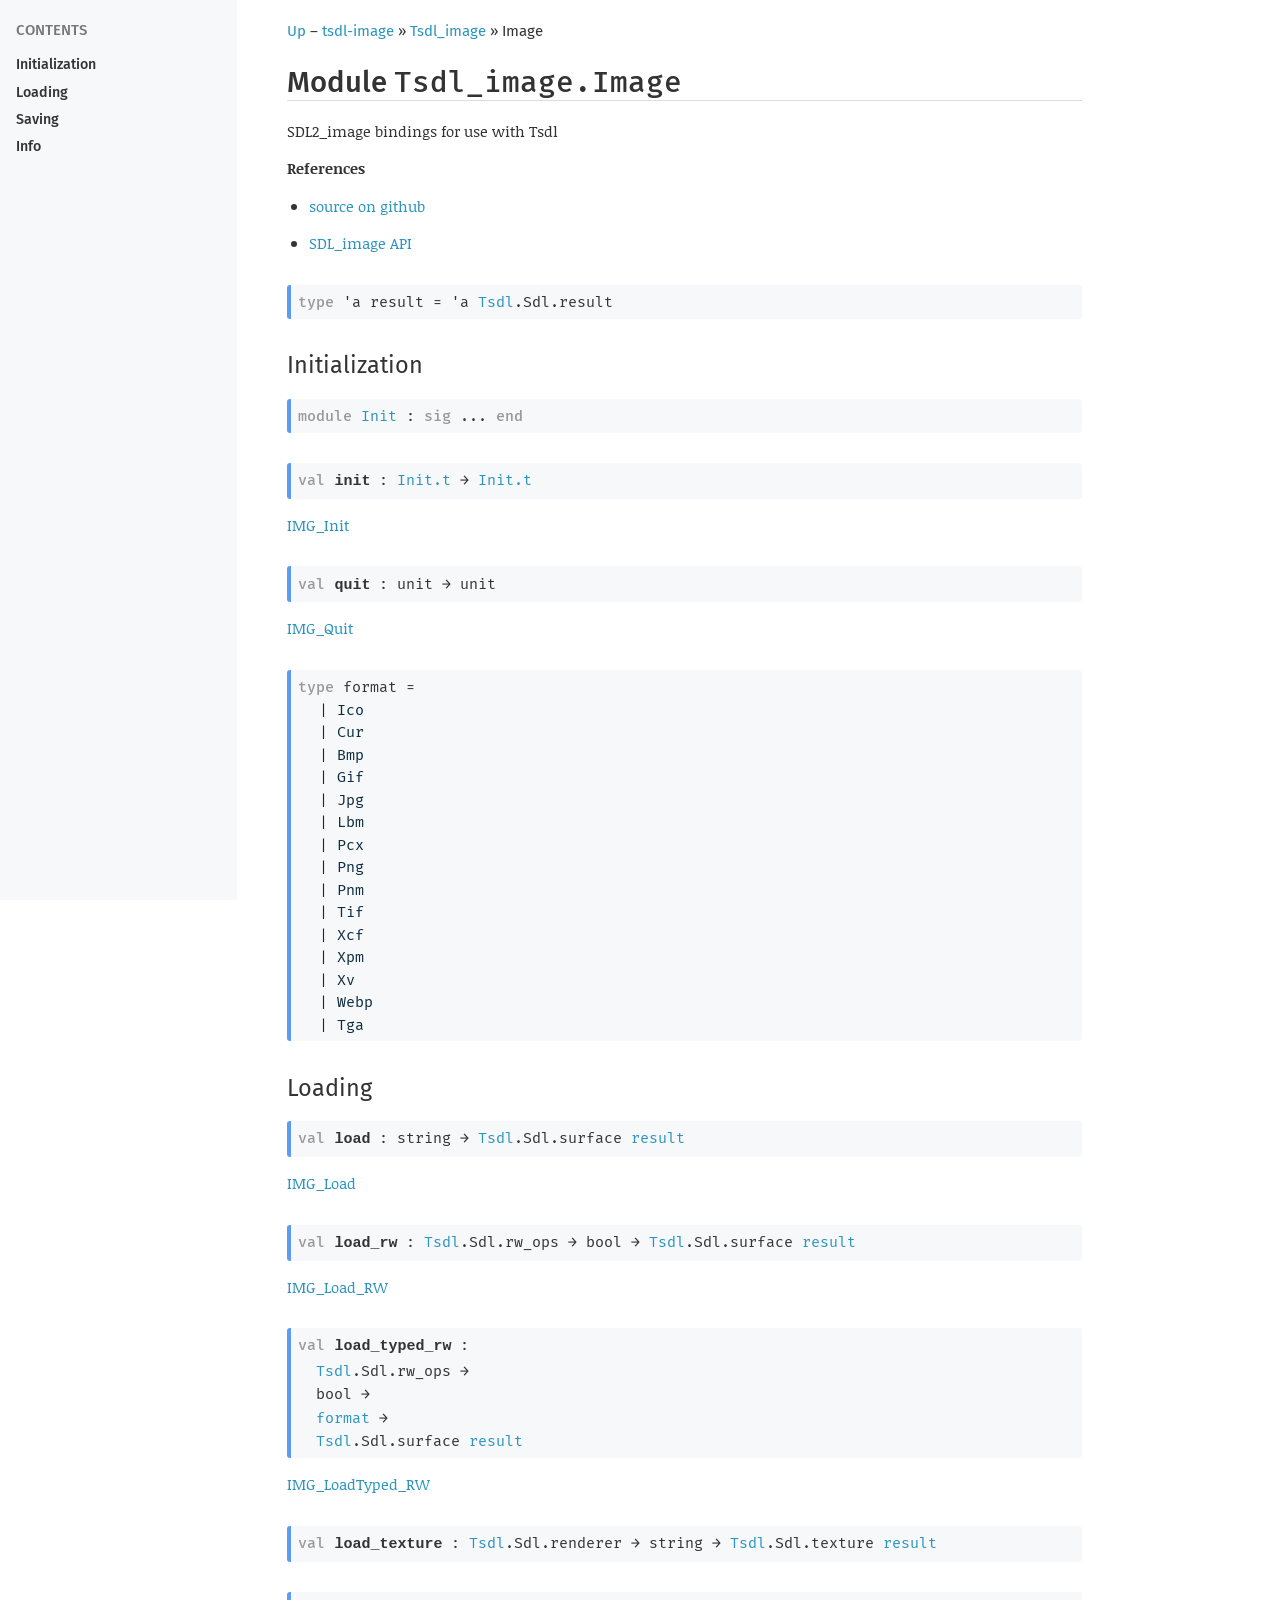
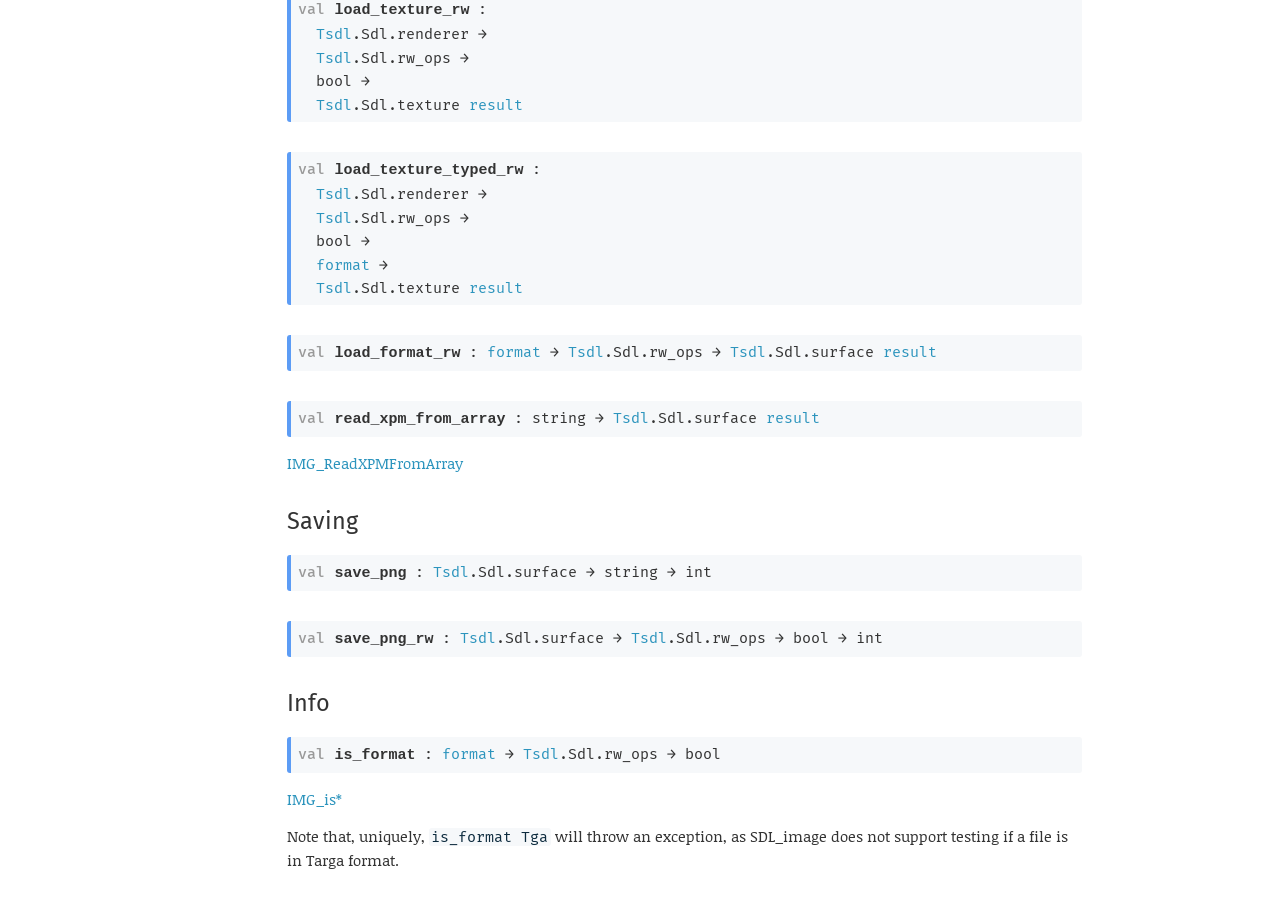
==== commit 76685f59: "cleanup, fix workflow os detection" ====
--- a/docs/Image/index.html
+++ b/docs/Image/index.html
@@ -1,15 +1,15 @@
 <!DOCTYPE html>
-<html xmlns="http://www.w3.org/1999/xhtml"><head><title>Image (tsdl-image.Tsdl_image.Image)</title><link rel="stylesheet" href="../odoc.css"/><meta charset="utf-8"/><meta name="generator" content="odoc 2.2.0"/><meta name="viewport" content="width=device-width,initial-scale=1.0"/><script src="../highlight.pack.js"></script><script>hljs.initHighlightingOnLoad();</script></head><body class="odoc"><nav class="odoc-nav"><a href="../index.html">Up</a> – <a href="index.html">tsdl-image</a> &#x00BB; <a href="../index.html">Tsdl_image</a> &#x00BB; Image</nav><header class="odoc-preamble"><h1>Module <code><span>Tsdl_image.Image</span></code></h1></header><nav class="odoc-toc"><ul><li><a href="#initialization">Initialization</a></li><li><a href="#loading">Loading</a></li><li><a href="#saving">Saving</a></li><li><a href="#info">Info</a></li></ul></nav><div class="odoc-content"><div class="odoc-spec"><div class="spec type anchored" id="type-result"><a href="#type-result" class="anchor"></a><code><span><span class="keyword">type</span> <span>'a result</span></span><span> = <span><span class="type-var">'a</span> <span class="xref-unresolved">Tsdl</span>.Sdl.result</span></span></code></div></div><h2 id="initialization"><a href="#initialization" class="anchor"></a>Initialization</h2><div class="odoc-spec"><div class="spec module anchored" id="module-Init"><a href="#module-Init" class="anchor"></a><code><span><span class="keyword">module</span> <a href="Init/index.html">Init</a></span><span> : <span class="keyword">sig</span> ... <span class="keyword">end</span></span></code></div></div><div class="odoc-spec"><div class="spec value anchored" id="val-init"><a href="#val-init" class="anchor"></a><code><span><span class="keyword">val</span> init : <span><a href="Init/index.html#type-t">Init.t</a> <span class="arrow">&#45;&gt;</span></span> <a href="Init/index.html#type-t">Init.t</a></span></code></div><div class="spec-doc"><p><a href="https://www.libsdl.org/projects/SDL_image/docs/SDL_image_8.html#SEC8">IMG_Init</a></p></div></div><div class="odoc-spec"><div class="spec value anchored" id="val-quit"><a href="#val-quit" class="anchor"></a><code><span><span class="keyword">val</span> quit : <span>unit <span class="arrow">&#45;&gt;</span></span> unit</span></code></div><div class="spec-doc"><p><a href="https://www.libsdl.org/projects/SDL_image/docs/SDL_image_9.html#SEC9">IMG_Quit</a></p></div></div><div class="odoc-spec"><div class="spec type anchored" id="type-format"><a href="#type-format" class="anchor"></a><code><span><span class="keyword">type</span> format</span><span> = </span></code><ol><li id="type-format.Ico" class="def variant constructor anchored"><a href="#type-format.Ico" class="anchor"></a><code><span>| </span><span><span class="constructor">Ico</span></span></code></li><li id="type-format.Cur" class="def variant constructor anchored"><a href="#type-format.Cur" class="anchor"></a><code><span>| </span><span><span class="constructor">Cur</span></span></code></li><li id="type-format.Bmp" class="def variant constructor anchored"><a href="#type-format.Bmp" class="anchor"></a><code><span>| </span><span><span class="constructor">Bmp</span></span></code></li><li id="type-format.Gif" class="def variant constructor anchored"><a href="#type-format.Gif" class="anchor"></a><code><span>| </span><span><span class="constructor">Gif</span></span></code></li><li id="type-format.Jpg" class="def variant constructor anchored"><a href="#type-format.Jpg" class="anchor"></a><code><span>| </span><span><span class="constructor">Jpg</span></span></code></li><li id="type-format.Lbm" class="def variant constructor anchored"><a href="#type-format.Lbm" class="anchor"></a><code><span>| </span><span><span class="constructor">Lbm</span></span></code></li><li id="type-format.Pcx" class="def variant constructor anchored"><a href="#type-format.Pcx" class="anchor"></a><code><span>| </span><span><span class="constructor">Pcx</span></span></code></li><li id="type-format.Png" class="def variant constructor anchored"><a href="#type-format.Png" class="anchor"></a><code><span>| </span><span><span class="constructor">Png</span></span></code></li><li id="type-format.Pnm" class="def variant constructor anchored"><a href="#type-format.Pnm" class="anchor"></a><code><span>| </span><span><span class="constructor">Pnm</span></span></code></li><li id="type-format.Tif" class="def variant constructor anchored"><a href="#type-format.Tif" class="anchor"></a><code><span>| </span><span><span class="constructor">Tif</span></span></code></li><li id="type-format.Xcf" class="def variant constructor anchored"><a href="#type-format.Xcf" class="anchor"></a><code><span>| </span><span><span class="constructor">Xcf</span></span></code></li><li id="type-format.Xpm" class="def variant constructor anchored"><a href="#type-format.Xpm" class="anchor"></a><code><span>| </span><span><span class="constructor">Xpm</span></span></code></li><li id="type-format.Xv" class="def variant constructor anchored"><a href="#type-format.Xv" class="anchor"></a><code><span>| </span><span><span class="constructor">Xv</span></span></code></li><li id="type-format.Webp" class="def variant constructor anchored"><a href="#type-format.Webp" class="anchor"></a><code><span>| </span><span><span class="constructor">Webp</span></span></code></li><li id="type-format.Tga" class="def variant constructor anchored"><a href="#type-format.Tga" class="anchor"></a><code><span>| </span><span><span class="constructor">Tga</span></span></code></li></ol></div></div><h2 id="loading"><a href="#loading" class="anchor"></a>Loading</h2><div class="odoc-spec"><div class="spec value anchored" id="val-load"><a href="#val-load" class="anchor"></a><code><span><span class="keyword">val</span> load : <span>string <span class="arrow">&#45;&gt;</span></span> <span><span class="xref-unresolved">Tsdl</span>.Sdl.surface <a href="#type-result">result</a></span></span></code></div><div class="spec-doc"><p><a href="https://www.libsdl.org/projects/SDL_image/docs/SDL_image_11.html#SEC11">IMG_Load</a></p></div></div><div class="odoc-spec"><div class="spec value anchored" id="val-load_rw"><a href="#val-load_rw" class="anchor"></a><code><span><span class="keyword">val</span> load_rw : <span><span class="xref-unresolved">Tsdl</span>.Sdl.rw_ops <span class="arrow">&#45;&gt;</span></span> <span>bool <span class="arrow">&#45;&gt;</span></span> <span><span class="xref-unresolved">Tsdl</span>.Sdl.surface <a href="#type-result">result</a></span></span></code></div><div class="spec-doc"><p><a href="https://www.libsdl.org/projects/SDL_image/docs/SDL_image_12.html#SEC12">IMG_Load_RW</a></p></div></div><div class="odoc-spec"><div class="spec value anchored" id="val-load_typed_rw"><a href="#val-load_typed_rw" class="anchor"></a><code><span><span class="keyword">val</span> load_typed_rw : 
-  <span><span class="xref-unresolved">Tsdl</span>.Sdl.rw_ops <span class="arrow">&#45;&gt;</span></span>
-  <span>bool <span class="arrow">&#45;&gt;</span></span>
-  <span><a href="#type-format">format</a> <span class="arrow">&#45;&gt;</span></span>
-  <span><span class="xref-unresolved">Tsdl</span>.Sdl.surface <a href="#type-result">result</a></span></span></code></div><div class="spec-doc"><p><a href="https://www.libsdl.org/projects/SDL_image/docs/SDL_image_13.html#SEC13">IMG_LoadTyped_RW</a></p></div></div><div class="odoc-spec"><div class="spec value anchored" id="val-load_texture"><a href="#val-load_texture" class="anchor"></a><code><span><span class="keyword">val</span> load_texture : <span><span class="xref-unresolved">Tsdl</span>.Sdl.renderer <span class="arrow">&#45;&gt;</span></span> <span>string <span class="arrow">&#45;&gt;</span></span> <span><span class="xref-unresolved">Tsdl</span>.Sdl.texture <a href="#type-result">result</a></span></span></code></div></div><div class="odoc-spec"><div class="spec value anchored" id="val-load_texture_rw"><a href="#val-load_texture_rw" class="anchor"></a><code><span><span class="keyword">val</span> load_texture_rw : 
-  <span><span class="xref-unresolved">Tsdl</span>.Sdl.renderer <span class="arrow">&#45;&gt;</span></span>
-  <span><span class="xref-unresolved">Tsdl</span>.Sdl.rw_ops <span class="arrow">&#45;&gt;</span></span>
-  <span>bool <span class="arrow">&#45;&gt;</span></span>
-  <span><span class="xref-unresolved">Tsdl</span>.Sdl.texture <a href="#type-result">result</a></span></span></code></div></div><div class="odoc-spec"><div class="spec value anchored" id="val-load_texture_typed_rw"><a href="#val-load_texture_typed_rw" class="anchor"></a><code><span><span class="keyword">val</span> load_texture_typed_rw : 
-  <span><span class="xref-unresolved">Tsdl</span>.Sdl.renderer <span class="arrow">&#45;&gt;</span></span>
-  <span><span class="xref-unresolved">Tsdl</span>.Sdl.rw_ops <span class="arrow">&#45;&gt;</span></span>
-  <span>bool <span class="arrow">&#45;&gt;</span></span>
-  <span><a href="#type-format">format</a> <span class="arrow">&#45;&gt;</span></span>
-  <span><span class="xref-unresolved">Tsdl</span>.Sdl.texture <a href="#type-result">result</a></span></span></code></div></div><div class="odoc-spec"><div class="spec value anchored" id="val-load_format_rw"><a href="#val-load_format_rw" class="anchor"></a><code><span><span class="keyword">val</span> load_format_rw : <span><a href="#type-format">format</a> <span class="arrow">&#45;&gt;</span></span> <span><span class="xref-unresolved">Tsdl</span>.Sdl.rw_ops <span class="arrow">&#45;&gt;</span></span> <span><span class="xref-unresolved">Tsdl</span>.Sdl.surface <a href="#type-result">result</a></span></span></code></div></div><div class="odoc-spec"><div class="spec value anchored" id="val-read_xpm_from_array"><a href="#val-read_xpm_from_array" class="anchor"></a><code><span><span class="keyword">val</span> read_xpm_from_array : <span>string <span class="arrow">&#45;&gt;</span></span> <span><span class="xref-unresolved">Tsdl</span>.Sdl.surface <a href="#type-result">result</a></span></span></code></div><div class="spec-doc"><p><a href="https://www.libsdl.org/projects/SDL_image/docs/SDL_image_28.html#SEC28">IMG_ReadXPMFromArray</a></p></div></div><h2 id="saving"><a href="#saving" class="anchor"></a>Saving</h2><div class="odoc-spec"><div class="spec value anchored" id="val-save_png"><a href="#val-save_png" class="anchor"></a><code><span><span class="keyword">val</span> save_png : <span><span class="xref-unresolved">Tsdl</span>.Sdl.surface <span class="arrow">&#45;&gt;</span></span> <span>string <span class="arrow">&#45;&gt;</span></span> int</span></code></div></div><div class="odoc-spec"><div class="spec value anchored" id="val-save_png_rw"><a href="#val-save_png_rw" class="anchor"></a><code><span><span class="keyword">val</span> save_png_rw : <span><span class="xref-unresolved">Tsdl</span>.Sdl.surface <span class="arrow">&#45;&gt;</span></span> <span><span class="xref-unresolved">Tsdl</span>.Sdl.rw_ops <span class="arrow">&#45;&gt;</span></span> <span>bool <span class="arrow">&#45;&gt;</span></span> int</span></code></div></div><h2 id="info"><a href="#info" class="anchor"></a>Info</h2><div class="odoc-spec"><div class="spec value anchored" id="val-is_format"><a href="#val-is_format" class="anchor"></a><code><span><span class="keyword">val</span> is_format : <span><a href="#type-format">format</a> <span class="arrow">&#45;&gt;</span></span> <span><span class="xref-unresolved">Tsdl</span>.Sdl.rw_ops <span class="arrow">&#45;&gt;</span></span> bool</span></code></div><div class="spec-doc"><p><a href="https://www.libsdl.org/projects/SDL_image/docs/SDL_image_29.html#SEC29">IMG_is*</a></p><p>Note that, uniquely, <code>is_format Tga</code> will throw an exception, as SDL_image does not support testing if a file is in Targa format.</p></div></div></div></body></html>+<html xmlns="http://www.w3.org/1999/xhtml"><head><title>Image (tsdl-image.Tsdl_image.Image)</title><link rel="stylesheet" href="../odoc.css"/><meta charset="utf-8"/><meta name="generator" content="odoc 2.2.0"/><meta name="viewport" content="width=device-width,initial-scale=1.0"/><script src="../highlight.pack.js"></script><script>hljs.initHighlightingOnLoad();</script></head><body class="odoc"><nav class="odoc-nav"><a href="../index.html">Up</a> – <a href="index.html">tsdl-image</a> &#x00BB; <a href="../index.html">Tsdl_image</a> &#x00BB; Image</nav><header class="odoc-preamble"><h1>Module <code><span>Tsdl_image.Image</span></code></h1><p>SDL2_image bindings for use with Tsdl</p><p><b>References</b></p><ul><li><a href="https://github.com/sanette/tsdl-image">source on github</a></li></ul><ul><li><a href="https://wiki.libsdl.org/SDL_image/">SDL_image API</a></li></ul></header><nav class="odoc-toc"><ul><li><a href="#initialization">Initialization</a></li><li><a href="#loading">Loading</a></li><li><a href="#saving">Saving</a></li><li><a href="#info">Info</a></li></ul></nav><div class="odoc-content"><div class="odoc-spec"><div class="spec type anchored" id="type-result"><a href="#type-result" class="anchor"></a><code><span><span class="keyword">type</span> <span>'a result</span></span><span> = <span><span class="type-var">'a</span> <span class="xref-unresolved">Tsdl</span>.Sdl.result</span></span></code></div></div><h2 id="initialization"><a href="#initialization" class="anchor"></a>Initialization</h2><div class="odoc-spec"><div class="spec module anchored" id="module-Init"><a href="#module-Init" class="anchor"></a><code><span><span class="keyword">module</span> <a href="Init/index.html">Init</a></span><span> : <span class="keyword">sig</span> ... <span class="keyword">end</span></span></code></div></div><div class="odoc-spec"><div class="spec value anchored" id="val-init"><a href="#val-init" class="anchor"></a><code><span><span class="keyword">val</span><span class="val"> init</span> : <span><a href="Init/index.html#type-t">Init.t</a> <span class="arrow">→</span></span> <a href="Init/index.html#type-t">Init.t</a></span></code></div><div class="spec-doc"><p><a href="https://wiki.libsdl.org/SDL_image/IMG_Init">IMG_Init</a></p></div></div><div class="odoc-spec"><div class="spec value anchored" id="val-quit"><a href="#val-quit" class="anchor"></a><code><span><span class="keyword">val</span><span class="val"> quit</span> : <span>unit <span class="arrow">→</span></span> unit</span></code></div><div class="spec-doc"><p><a href="https://wiki.libsdl.org/SDL_image/IMG_Quit">IMG_Quit</a></p></div></div><div class="odoc-spec"><div class="spec type anchored" id="type-format"><a href="#type-format" class="anchor"></a><code><span><span class="keyword">type</span> format</span><span> = </span></code><ol><li id="type-format.Ico" class="def variant constructor anchored"><a href="#type-format.Ico" class="anchor"></a><code><span>| </span><span><span class="constructor">Ico</span></span></code></li><li id="type-format.Cur" class="def variant constructor anchored"><a href="#type-format.Cur" class="anchor"></a><code><span>| </span><span><span class="constructor">Cur</span></span></code></li><li id="type-format.Bmp" class="def variant constructor anchored"><a href="#type-format.Bmp" class="anchor"></a><code><span>| </span><span><span class="constructor">Bmp</span></span></code></li><li id="type-format.Gif" class="def variant constructor anchored"><a href="#type-format.Gif" class="anchor"></a><code><span>| </span><span><span class="constructor">Gif</span></span></code></li><li id="type-format.Jpg" class="def variant constructor anchored"><a href="#type-format.Jpg" class="anchor"></a><code><span>| </span><span><span class="constructor">Jpg</span></span></code></li><li id="type-format.Lbm" class="def variant constructor anchored"><a href="#type-format.Lbm" class="anchor"></a><code><span>| </span><span><span class="constructor">Lbm</span></span></code></li><li id="type-format.Pcx" class="def variant constructor anchored"><a href="#type-format.Pcx" class="anchor"></a><code><span>| </span><span><span class="constructor">Pcx</span></span></code></li><li id="type-format.Png" class="def variant constructor anchored"><a href="#type-format.Png" class="anchor"></a><code><span>| </span><span><span class="constructor">Png</span></span></code></li><li id="type-format.Pnm" class="def variant constructor anchored"><a href="#type-format.Pnm" class="anchor"></a><code><span>| </span><span><span class="constructor">Pnm</span></span></code></li><li id="type-format.Tif" class="def variant constructor anchored"><a href="#type-format.Tif" class="anchor"></a><code><span>| </span><span><span class="constructor">Tif</span></span></code></li><li id="type-format.Xcf" class="def variant constructor anchored"><a href="#type-format.Xcf" class="anchor"></a><code><span>| </span><span><span class="constructor">Xcf</span></span></code></li><li id="type-format.Xpm" class="def variant constructor anchored"><a href="#type-format.Xpm" class="anchor"></a><code><span>| </span><span><span class="constructor">Xpm</span></span></code></li><li id="type-format.Xv" class="def variant constructor anchored"><a href="#type-format.Xv" class="anchor"></a><code><span>| </span><span><span class="constructor">Xv</span></span></code></li><li id="type-format.Webp" class="def variant constructor anchored"><a href="#type-format.Webp" class="anchor"></a><code><span>| </span><span><span class="constructor">Webp</span></span></code></li><li id="type-format.Tga" class="def variant constructor anchored"><a href="#type-format.Tga" class="anchor"></a><code><span>| </span><span><span class="constructor">Tga</span></span></code></li></ol></div></div><h2 id="loading"><a href="#loading" class="anchor"></a>Loading</h2><div class="odoc-spec"><div class="spec value anchored" id="val-load"><a href="#val-load" class="anchor"></a><code><span><span class="keyword">val</span><span class="val"> load</span> : <span>string <span class="arrow">→</span></span> <span><span class="xref-unresolved">Tsdl</span>.Sdl.surface <a href="#type-result">result</a></span></span></code></div><div class="spec-doc"><p><a href="https://wiki.libsdl.org/SDL_image/IMG_Load">IMG_Load</a></p></div></div><div class="odoc-spec"><div class="spec value anchored" id="val-load_rw"><a href="#val-load_rw" class="anchor"></a><code><span><span class="keyword">val</span><span class="val"> load_rw</span> : <span><span class="xref-unresolved">Tsdl</span>.Sdl.rw_ops <span class="arrow">→</span></span> <span>bool <span class="arrow">→</span></span> <span><span class="xref-unresolved">Tsdl</span>.Sdl.surface <a href="#type-result">result</a></span></span></code></div><div class="spec-doc"><p><a href="https://wiki.libsdl.org/SDL_image/IMG_Load_RW">IMG_Load_RW</a></p></div></div><div class="odoc-spec"><div class="spec value anchored" id="val-load_typed_rw"><a href="#val-load_typed_rw" class="anchor"></a><code><span><span class="keyword">val</span><span class="val"> load_typed_rw</span> : 
+  <span><span class="xref-unresolved">Tsdl</span>.Sdl.rw_ops <span class="arrow">→</span></span>
+  <span>bool <span class="arrow">→</span></span>
+  <span><a href="#type-format">format</a> <span class="arrow">→</span></span>
+  <span><span class="xref-unresolved">Tsdl</span>.Sdl.surface <a href="#type-result">result</a></span></span></code></div><div class="spec-doc"><p><a href="https://wiki.libsdl.org/SDL_image/IMG_LoadTyped_RW">IMG_LoadTyped_RW</a></p></div></div><div class="odoc-spec"><div class="spec value anchored" id="val-load_texture"><a href="#val-load_texture" class="anchor"></a><code><span><span class="keyword">val</span><span class="val"> load_texture</span> : <span><span class="xref-unresolved">Tsdl</span>.Sdl.renderer <span class="arrow">→</span></span> <span>string <span class="arrow">→</span></span> <span><span class="xref-unresolved">Tsdl</span>.Sdl.texture <a href="#type-result">result</a></span></span></code></div></div><div class="odoc-spec"><div class="spec value anchored" id="val-load_texture_rw"><a href="#val-load_texture_rw" class="anchor"></a><code><span><span class="keyword">val</span><span class="val"> load_texture_rw</span> : 
+  <span><span class="xref-unresolved">Tsdl</span>.Sdl.renderer <span class="arrow">→</span></span>
+  <span><span class="xref-unresolved">Tsdl</span>.Sdl.rw_ops <span class="arrow">→</span></span>
+  <span>bool <span class="arrow">→</span></span>
+  <span><span class="xref-unresolved">Tsdl</span>.Sdl.texture <a href="#type-result">result</a></span></span></code></div></div><div class="odoc-spec"><div class="spec value anchored" id="val-load_texture_typed_rw"><a href="#val-load_texture_typed_rw" class="anchor"></a><code><span><span class="keyword">val</span><span class="val"> load_texture_typed_rw</span> : 
+  <span><span class="xref-unresolved">Tsdl</span>.Sdl.renderer <span class="arrow">→</span></span>
+  <span><span class="xref-unresolved">Tsdl</span>.Sdl.rw_ops <span class="arrow">→</span></span>
+  <span>bool <span class="arrow">→</span></span>
+  <span><a href="#type-format">format</a> <span class="arrow">→</span></span>
+  <span><span class="xref-unresolved">Tsdl</span>.Sdl.texture <a href="#type-result">result</a></span></span></code></div></div><div class="odoc-spec"><div class="spec value anchored" id="val-load_format_rw"><a href="#val-load_format_rw" class="anchor"></a><code><span><span class="keyword">val</span><span class="val"> load_format_rw</span> : <span><a href="#type-format">format</a> <span class="arrow">→</span></span> <span><span class="xref-unresolved">Tsdl</span>.Sdl.rw_ops <span class="arrow">→</span></span> <span><span class="xref-unresolved">Tsdl</span>.Sdl.surface <a href="#type-result">result</a></span></span></code></div></div><div class="odoc-spec"><div class="spec value anchored" id="val-read_xpm_from_array"><a href="#val-read_xpm_from_array" class="anchor"></a><code><span><span class="keyword">val</span><span class="val"> read_xpm_from_array</span> : <span>string <span class="arrow">→</span></span> <span><span class="xref-unresolved">Tsdl</span>.Sdl.surface <a href="#type-result">result</a></span></span></code></div><div class="spec-doc"><p><a href="https://wiki.libsdl.org/SDL_image/IMG_ReadXPMFromArray">IMG_ReadXPMFromArray</a></p></div></div><h2 id="saving"><a href="#saving" class="anchor"></a>Saving</h2><div class="odoc-spec"><div class="spec value anchored" id="val-save_png"><a href="#val-save_png" class="anchor"></a><code><span><span class="keyword">val</span><span class="val"> save_png</span> : <span><span class="xref-unresolved">Tsdl</span>.Sdl.surface <span class="arrow">→</span></span> <span>string <span class="arrow">→</span></span> int</span></code></div></div><div class="odoc-spec"><div class="spec value anchored" id="val-save_png_rw"><a href="#val-save_png_rw" class="anchor"></a><code><span><span class="keyword">val</span><span class="val"> save_png_rw</span> : <span><span class="xref-unresolved">Tsdl</span>.Sdl.surface <span class="arrow">→</span></span> <span><span class="xref-unresolved">Tsdl</span>.Sdl.rw_ops <span class="arrow">→</span></span> <span>bool <span class="arrow">→</span></span> int</span></code></div></div><h2 id="info"><a href="#info" class="anchor"></a>Info</h2><div class="odoc-spec"><div class="spec value anchored" id="val-is_format"><a href="#val-is_format" class="anchor"></a><code><span><span class="keyword">val</span><span class="val"> is_format</span> : <span><a href="#type-format">format</a> <span class="arrow">→</span></span> <span><span class="xref-unresolved">Tsdl</span>.Sdl.rw_ops <span class="arrow">→</span></span> bool</span></code></div><div class="spec-doc"><p><a href="https://wiki.libsdl.org/SDL_image/IMG_isAVIF#related_functions">IMG_is*</a></p><p>Note that, uniquely, <code>is_format Tga</code> will throw an exception, as SDL_image does not support testing if a file is in Targa format.</p></div></div></div></body></html>
--- a/docs/odoc.css
+++ b/docs/odoc.css
@@ -792,4 +792,4 @@
    ACTION OF CONTRACT, NEGLIGENCE OR OTHER TORTIOUS ACTION, ARISING OUT OF
    OR IN CONNECTION WITH THE USE OR PERFORMANCE OF THIS SOFTWARE.
   ---------------------------------------------------------------------------*/
-header nav {display: none;} header nav.toc {display: block;} header dl dd, header dl dt {display: inline-block;} 
+span.keyword {color: #999;} span.val {font-weight: bold;}
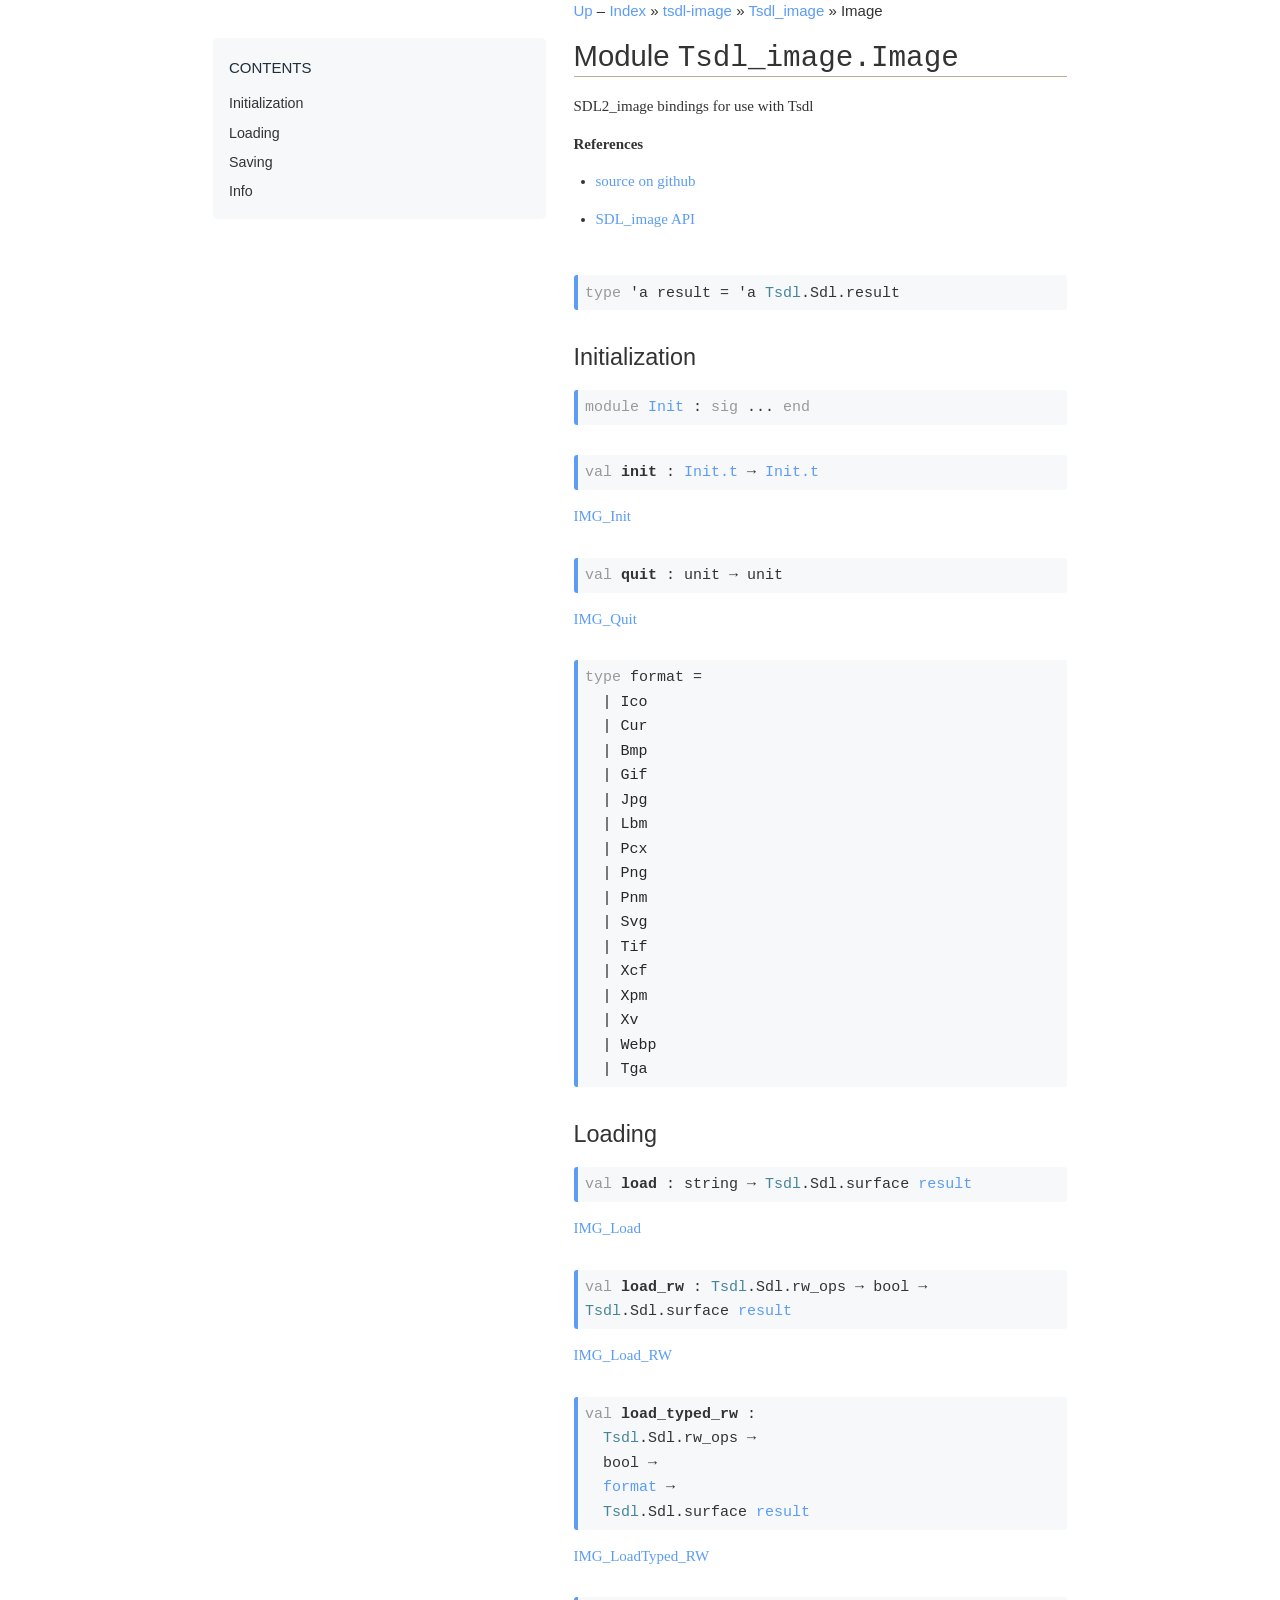
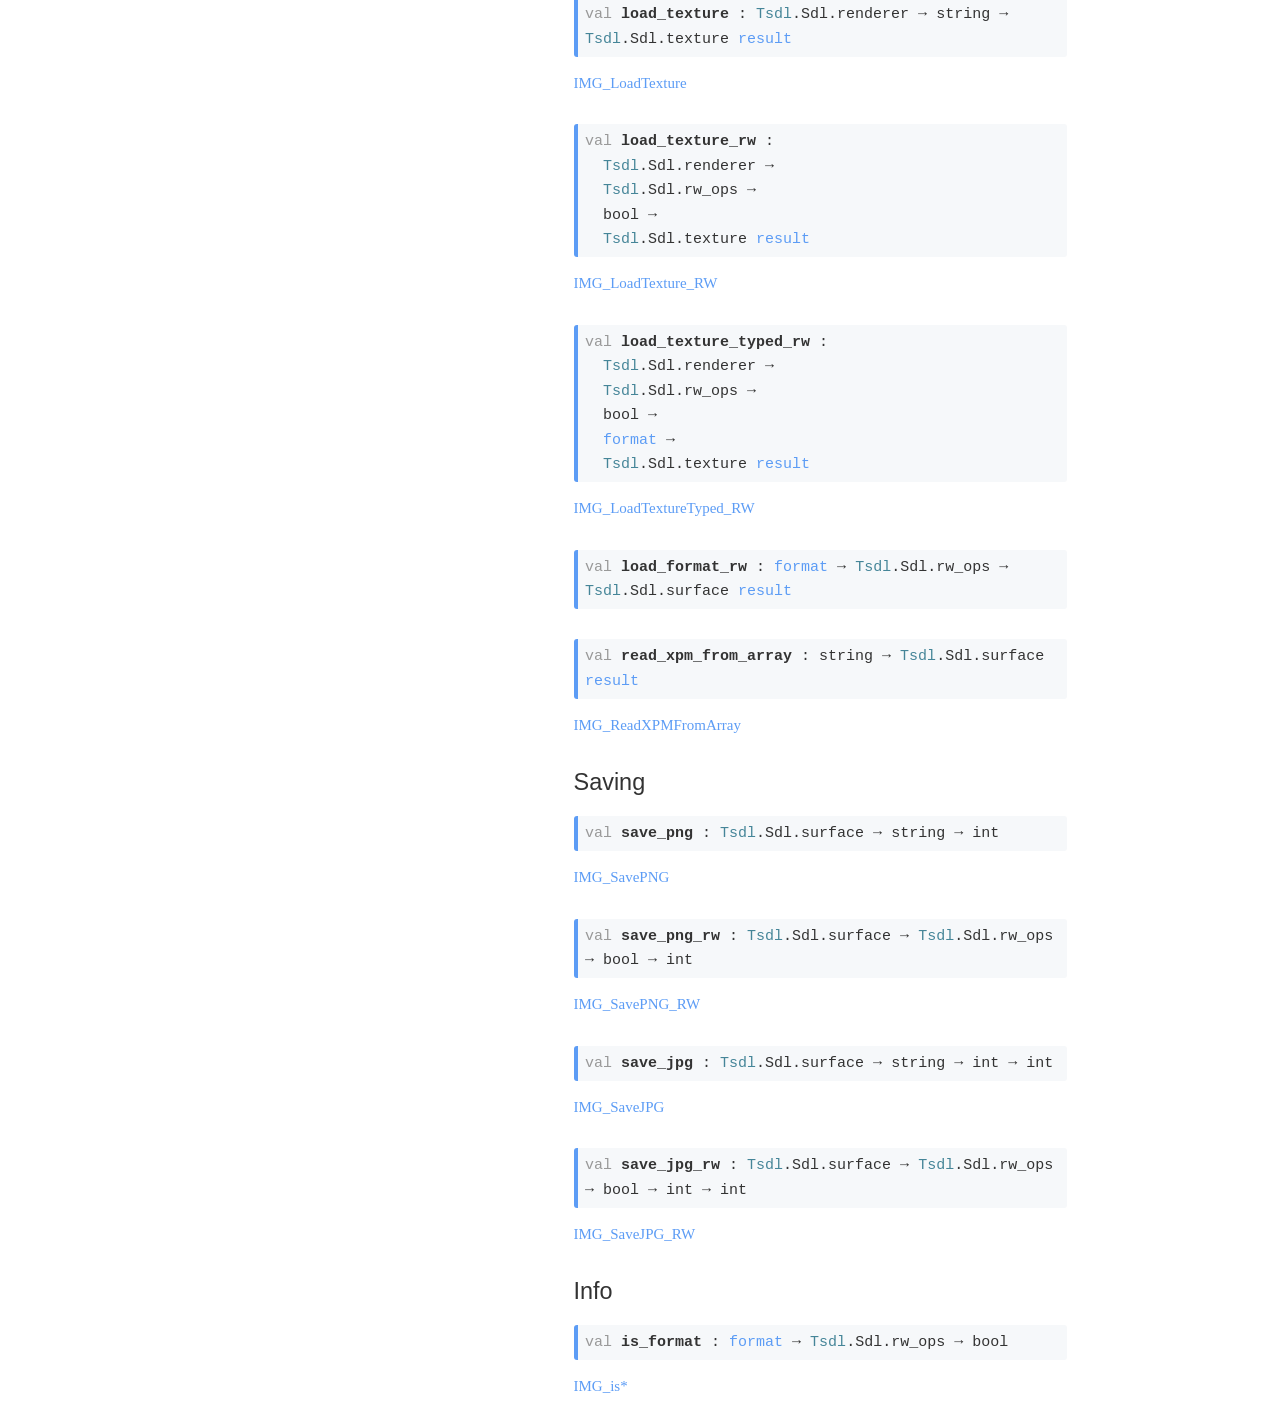
==== commit 56f6c821: "workflow" ====
--- a/docs/Image/index.html
+++ b/docs/Image/index.html
@@ -1,15 +1,15 @@
 <!DOCTYPE html>
-<html xmlns="http://www.w3.org/1999/xhtml"><head><title>Image (tsdl-image.Tsdl_image.Image)</title><link rel="stylesheet" href="../odoc.css"/><meta charset="utf-8"/><meta name="generator" content="odoc 2.2.0"/><meta name="viewport" content="width=device-width,initial-scale=1.0"/><script src="../highlight.pack.js"></script><script>hljs.initHighlightingOnLoad();</script></head><body class="odoc"><nav class="odoc-nav"><a href="../index.html">Up</a> – <a href="index.html">tsdl-image</a> &#x00BB; <a href="../index.html">Tsdl_image</a> &#x00BB; Image</nav><header class="odoc-preamble"><h1>Module <code><span>Tsdl_image.Image</span></code></h1><p>SDL2_image bindings for use with Tsdl</p><p><b>References</b></p><ul><li><a href="https://github.com/sanette/tsdl-image">source on github</a></li></ul><ul><li><a href="https://wiki.libsdl.org/SDL_image/">SDL_image API</a></li></ul></header><nav class="odoc-toc"><ul><li><a href="#initialization">Initialization</a></li><li><a href="#loading">Loading</a></li><li><a href="#saving">Saving</a></li><li><a href="#info">Info</a></li></ul></nav><div class="odoc-content"><div class="odoc-spec"><div class="spec type anchored" id="type-result"><a href="#type-result" class="anchor"></a><code><span><span class="keyword">type</span> <span>'a result</span></span><span> = <span><span class="type-var">'a</span> <span class="xref-unresolved">Tsdl</span>.Sdl.result</span></span></code></div></div><h2 id="initialization"><a href="#initialization" class="anchor"></a>Initialization</h2><div class="odoc-spec"><div class="spec module anchored" id="module-Init"><a href="#module-Init" class="anchor"></a><code><span><span class="keyword">module</span> <a href="Init/index.html">Init</a></span><span> : <span class="keyword">sig</span> ... <span class="keyword">end</span></span></code></div></div><div class="odoc-spec"><div class="spec value anchored" id="val-init"><a href="#val-init" class="anchor"></a><code><span><span class="keyword">val</span><span class="val"> init</span> : <span><a href="Init/index.html#type-t">Init.t</a> <span class="arrow">→</span></span> <a href="Init/index.html#type-t">Init.t</a></span></code></div><div class="spec-doc"><p><a href="https://wiki.libsdl.org/SDL_image/IMG_Init">IMG_Init</a></p></div></div><div class="odoc-spec"><div class="spec value anchored" id="val-quit"><a href="#val-quit" class="anchor"></a><code><span><span class="keyword">val</span><span class="val"> quit</span> : <span>unit <span class="arrow">→</span></span> unit</span></code></div><div class="spec-doc"><p><a href="https://wiki.libsdl.org/SDL_image/IMG_Quit">IMG_Quit</a></p></div></div><div class="odoc-spec"><div class="spec type anchored" id="type-format"><a href="#type-format" class="anchor"></a><code><span><span class="keyword">type</span> format</span><span> = </span></code><ol><li id="type-format.Ico" class="def variant constructor anchored"><a href="#type-format.Ico" class="anchor"></a><code><span>| </span><span><span class="constructor">Ico</span></span></code></li><li id="type-format.Cur" class="def variant constructor anchored"><a href="#type-format.Cur" class="anchor"></a><code><span>| </span><span><span class="constructor">Cur</span></span></code></li><li id="type-format.Bmp" class="def variant constructor anchored"><a href="#type-format.Bmp" class="anchor"></a><code><span>| </span><span><span class="constructor">Bmp</span></span></code></li><li id="type-format.Gif" class="def variant constructor anchored"><a href="#type-format.Gif" class="anchor"></a><code><span>| </span><span><span class="constructor">Gif</span></span></code></li><li id="type-format.Jpg" class="def variant constructor anchored"><a href="#type-format.Jpg" class="anchor"></a><code><span>| </span><span><span class="constructor">Jpg</span></span></code></li><li id="type-format.Lbm" class="def variant constructor anchored"><a href="#type-format.Lbm" class="anchor"></a><code><span>| </span><span><span class="constructor">Lbm</span></span></code></li><li id="type-format.Pcx" class="def variant constructor anchored"><a href="#type-format.Pcx" class="anchor"></a><code><span>| </span><span><span class="constructor">Pcx</span></span></code></li><li id="type-format.Png" class="def variant constructor anchored"><a href="#type-format.Png" class="anchor"></a><code><span>| </span><span><span class="constructor">Png</span></span></code></li><li id="type-format.Pnm" class="def variant constructor anchored"><a href="#type-format.Pnm" class="anchor"></a><code><span>| </span><span><span class="constructor">Pnm</span></span></code></li><li id="type-format.Tif" class="def variant constructor anchored"><a href="#type-format.Tif" class="anchor"></a><code><span>| </span><span><span class="constructor">Tif</span></span></code></li><li id="type-format.Xcf" class="def variant constructor anchored"><a href="#type-format.Xcf" class="anchor"></a><code><span>| </span><span><span class="constructor">Xcf</span></span></code></li><li id="type-format.Xpm" class="def variant constructor anchored"><a href="#type-format.Xpm" class="anchor"></a><code><span>| </span><span><span class="constructor">Xpm</span></span></code></li><li id="type-format.Xv" class="def variant constructor anchored"><a href="#type-format.Xv" class="anchor"></a><code><span>| </span><span><span class="constructor">Xv</span></span></code></li><li id="type-format.Webp" class="def variant constructor anchored"><a href="#type-format.Webp" class="anchor"></a><code><span>| </span><span><span class="constructor">Webp</span></span></code></li><li id="type-format.Tga" class="def variant constructor anchored"><a href="#type-format.Tga" class="anchor"></a><code><span>| </span><span><span class="constructor">Tga</span></span></code></li></ol></div></div><h2 id="loading"><a href="#loading" class="anchor"></a>Loading</h2><div class="odoc-spec"><div class="spec value anchored" id="val-load"><a href="#val-load" class="anchor"></a><code><span><span class="keyword">val</span><span class="val"> load</span> : <span>string <span class="arrow">→</span></span> <span><span class="xref-unresolved">Tsdl</span>.Sdl.surface <a href="#type-result">result</a></span></span></code></div><div class="spec-doc"><p><a href="https://wiki.libsdl.org/SDL_image/IMG_Load">IMG_Load</a></p></div></div><div class="odoc-spec"><div class="spec value anchored" id="val-load_rw"><a href="#val-load_rw" class="anchor"></a><code><span><span class="keyword">val</span><span class="val"> load_rw</span> : <span><span class="xref-unresolved">Tsdl</span>.Sdl.rw_ops <span class="arrow">→</span></span> <span>bool <span class="arrow">→</span></span> <span><span class="xref-unresolved">Tsdl</span>.Sdl.surface <a href="#type-result">result</a></span></span></code></div><div class="spec-doc"><p><a href="https://wiki.libsdl.org/SDL_image/IMG_Load_RW">IMG_Load_RW</a></p></div></div><div class="odoc-spec"><div class="spec value anchored" id="val-load_typed_rw"><a href="#val-load_typed_rw" class="anchor"></a><code><span><span class="keyword">val</span><span class="val"> load_typed_rw</span> : 
+<html xmlns="http://www.w3.org/1999/xhtml"><head><title>Image (tsdl-image.Tsdl_image.Image)</title><meta charset="utf-8"/><link rel="stylesheet" href="../odoc.support/odoc.css"/><meta name="generator" content="odoc 3.1.0"/><meta name="viewport" content="width=device-width,initial-scale=1.0"/><script src="../odoc.support/highlight.pack.js"></script><script>hljs.initHighlightingOnLoad();</script></head><body class="odoc"><nav class="odoc-nav"><a href="../index.html">Up</a> – <a href="../index.html">Index</a> &#x00BB; <a href="index.html">tsdl-image</a> &#x00BB; <a href="../index.html">Tsdl_image</a> &#x00BB; Image</nav><header class="odoc-preamble"><h1>Module <code><span>Tsdl_image.Image</span></code></h1><p>SDL2_image bindings for use with Tsdl</p><p><b>References</b></p><ul><li><a href="https://github.com/sanette/tsdl-image">source on github</a></li></ul><ul><li><a href="https://wiki.libsdl.org/SDL_image/">SDL_image API</a></li></ul></header><div class="odoc-tocs"><nav class="odoc-toc odoc-local-toc"><ul><li><a href="#initialization">Initialization</a></li><li><a href="#loading">Loading</a></li><li><a href="#saving">Saving</a></li><li><a href="#info">Info</a></li></ul></nav></div><div class="odoc-content"><div class="odoc-spec"><div class="spec type anchored" id="type-result"><a href="#type-result" class="anchor"></a><code><span><span class="keyword">type</span> <span>'a result</span></span><span> = <span><span class="type-var">'a</span> <span class="xref-unresolved">Tsdl</span>.Sdl.result</span></span></code></div></div><h2 id="initialization"><a href="#initialization" class="anchor"></a>Initialization</h2><div class="odoc-spec"><div class="spec module anchored" id="module-Init"><a href="#module-Init" class="anchor"></a><code><span><span class="keyword">module</span> <a href="Init/index.html">Init</a></span><span> : <span class="keyword">sig</span> ... <span class="keyword">end</span></span></code></div></div><div class="odoc-spec"><div class="spec value anchored" id="val-init"><a href="#val-init" class="anchor"></a><code><span><span class="keyword">val</span><span class="val"> init</span> : <span><a href="Init/index.html#type-t">Init.t</a> <span class="arrow">→</span></span> <a href="Init/index.html#type-t">Init.t</a></span></code></div><div class="spec-doc"><p><a href="https://wiki.libsdl.org/SDL_image/IMG_Init">IMG_Init</a></p></div></div><div class="odoc-spec"><div class="spec value anchored" id="val-quit"><a href="#val-quit" class="anchor"></a><code><span><span class="keyword">val</span><span class="val"> quit</span> : <span>unit <span class="arrow">→</span></span> unit</span></code></div><div class="spec-doc"><p><a href="https://wiki.libsdl.org/SDL_image/IMG_Quit">IMG_Quit</a></p></div></div><div class="odoc-spec"><div class="spec type anchored" id="type-format"><a href="#type-format" class="anchor"></a><code><span><span class="keyword">type</span> format</span><span> = </span></code><ol><li id="type-format.Ico" class="def variant constructor anchored"><a href="#type-format.Ico" class="anchor"></a><code><span>| </span><span><span class="constructor">Ico</span></span></code></li><li id="type-format.Cur" class="def variant constructor anchored"><a href="#type-format.Cur" class="anchor"></a><code><span>| </span><span><span class="constructor">Cur</span></span></code></li><li id="type-format.Bmp" class="def variant constructor anchored"><a href="#type-format.Bmp" class="anchor"></a><code><span>| </span><span><span class="constructor">Bmp</span></span></code></li><li id="type-format.Gif" class="def variant constructor anchored"><a href="#type-format.Gif" class="anchor"></a><code><span>| </span><span><span class="constructor">Gif</span></span></code></li><li id="type-format.Jpg" class="def variant constructor anchored"><a href="#type-format.Jpg" class="anchor"></a><code><span>| </span><span><span class="constructor">Jpg</span></span></code></li><li id="type-format.Lbm" class="def variant constructor anchored"><a href="#type-format.Lbm" class="anchor"></a><code><span>| </span><span><span class="constructor">Lbm</span></span></code></li><li id="type-format.Pcx" class="def variant constructor anchored"><a href="#type-format.Pcx" class="anchor"></a><code><span>| </span><span><span class="constructor">Pcx</span></span></code></li><li id="type-format.Png" class="def variant constructor anchored"><a href="#type-format.Png" class="anchor"></a><code><span>| </span><span><span class="constructor">Png</span></span></code></li><li id="type-format.Pnm" class="def variant constructor anchored"><a href="#type-format.Pnm" class="anchor"></a><code><span>| </span><span><span class="constructor">Pnm</span></span></code></li><li id="type-format.Svg" class="def variant constructor anchored"><a href="#type-format.Svg" class="anchor"></a><code><span>| </span><span><span class="constructor">Svg</span></span></code></li><li id="type-format.Tif" class="def variant constructor anchored"><a href="#type-format.Tif" class="anchor"></a><code><span>| </span><span><span class="constructor">Tif</span></span></code></li><li id="type-format.Xcf" class="def variant constructor anchored"><a href="#type-format.Xcf" class="anchor"></a><code><span>| </span><span><span class="constructor">Xcf</span></span></code></li><li id="type-format.Xpm" class="def variant constructor anchored"><a href="#type-format.Xpm" class="anchor"></a><code><span>| </span><span><span class="constructor">Xpm</span></span></code></li><li id="type-format.Xv" class="def variant constructor anchored"><a href="#type-format.Xv" class="anchor"></a><code><span>| </span><span><span class="constructor">Xv</span></span></code></li><li id="type-format.Webp" class="def variant constructor anchored"><a href="#type-format.Webp" class="anchor"></a><code><span>| </span><span><span class="constructor">Webp</span></span></code></li><li id="type-format.Tga" class="def variant constructor anchored"><a href="#type-format.Tga" class="anchor"></a><code><span>| </span><span><span class="constructor">Tga</span></span></code></li></ol></div></div><h2 id="loading"><a href="#loading" class="anchor"></a>Loading</h2><div class="odoc-spec"><div class="spec value anchored" id="val-load"><a href="#val-load" class="anchor"></a><code><span><span class="keyword">val</span><span class="val"> load</span> : <span>string <span class="arrow">→</span></span> <span><span class="xref-unresolved">Tsdl</span>.Sdl.surface <a href="#type-result">result</a></span></span></code></div><div class="spec-doc"><p><a href="https://wiki.libsdl.org/SDL_image/IMG_Load">IMG_Load</a></p></div></div><div class="odoc-spec"><div class="spec value anchored" id="val-load_rw"><a href="#val-load_rw" class="anchor"></a><code><span><span class="keyword">val</span><span class="val"> load_rw</span> : <span><span class="xref-unresolved">Tsdl</span>.Sdl.rw_ops <span class="arrow">→</span></span> <span>bool <span class="arrow">→</span></span> <span><span class="xref-unresolved">Tsdl</span>.Sdl.surface <a href="#type-result">result</a></span></span></code></div><div class="spec-doc"><p><a href="https://wiki.libsdl.org/SDL_image/IMG_Load_RW">IMG_Load_RW</a></p></div></div><div class="odoc-spec"><div class="spec value anchored" id="val-load_typed_rw"><a href="#val-load_typed_rw" class="anchor"></a><code><span><span class="keyword">val</span><span class="val"> load_typed_rw</span> : 
   <span><span class="xref-unresolved">Tsdl</span>.Sdl.rw_ops <span class="arrow">→</span></span>
   <span>bool <span class="arrow">→</span></span>
   <span><a href="#type-format">format</a> <span class="arrow">→</span></span>
-  <span><span class="xref-unresolved">Tsdl</span>.Sdl.surface <a href="#type-result">result</a></span></span></code></div><div class="spec-doc"><p><a href="https://wiki.libsdl.org/SDL_image/IMG_LoadTyped_RW">IMG_LoadTyped_RW</a></p></div></div><div class="odoc-spec"><div class="spec value anchored" id="val-load_texture"><a href="#val-load_texture" class="anchor"></a><code><span><span class="keyword">val</span><span class="val"> load_texture</span> : <span><span class="xref-unresolved">Tsdl</span>.Sdl.renderer <span class="arrow">→</span></span> <span>string <span class="arrow">→</span></span> <span><span class="xref-unresolved">Tsdl</span>.Sdl.texture <a href="#type-result">result</a></span></span></code></div></div><div class="odoc-spec"><div class="spec value anchored" id="val-load_texture_rw"><a href="#val-load_texture_rw" class="anchor"></a><code><span><span class="keyword">val</span><span class="val"> load_texture_rw</span> : 
+  <span><span class="xref-unresolved">Tsdl</span>.Sdl.surface <a href="#type-result">result</a></span></span></code></div><div class="spec-doc"><p><a href="https://wiki.libsdl.org/SDL_image/IMG_LoadTyped_RW">IMG_LoadTyped_RW</a></p></div></div><div class="odoc-spec"><div class="spec value anchored" id="val-load_texture"><a href="#val-load_texture" class="anchor"></a><code><span><span class="keyword">val</span><span class="val"> load_texture</span> : <span><span class="xref-unresolved">Tsdl</span>.Sdl.renderer <span class="arrow">→</span></span> <span>string <span class="arrow">→</span></span> <span><span class="xref-unresolved">Tsdl</span>.Sdl.texture <a href="#type-result">result</a></span></span></code></div><div class="spec-doc"><p><a href="https://wiki.libsdl.org/SDL2_image/IMG_LoadTexture">IMG_LoadTexture</a></p></div></div><div class="odoc-spec"><div class="spec value anchored" id="val-load_texture_rw"><a href="#val-load_texture_rw" class="anchor"></a><code><span><span class="keyword">val</span><span class="val"> load_texture_rw</span> : 
   <span><span class="xref-unresolved">Tsdl</span>.Sdl.renderer <span class="arrow">→</span></span>
   <span><span class="xref-unresolved">Tsdl</span>.Sdl.rw_ops <span class="arrow">→</span></span>
   <span>bool <span class="arrow">→</span></span>
-  <span><span class="xref-unresolved">Tsdl</span>.Sdl.texture <a href="#type-result">result</a></span></span></code></div></div><div class="odoc-spec"><div class="spec value anchored" id="val-load_texture_typed_rw"><a href="#val-load_texture_typed_rw" class="anchor"></a><code><span><span class="keyword">val</span><span class="val"> load_texture_typed_rw</span> : 
+  <span><span class="xref-unresolved">Tsdl</span>.Sdl.texture <a href="#type-result">result</a></span></span></code></div><div class="spec-doc"><p><a href="https://wiki.libsdl.org/SDL2_image/IMG_LoadTexture_RW">IMG_LoadTexture_RW</a></p></div></div><div class="odoc-spec"><div class="spec value anchored" id="val-load_texture_typed_rw"><a href="#val-load_texture_typed_rw" class="anchor"></a><code><span><span class="keyword">val</span><span class="val"> load_texture_typed_rw</span> : 
   <span><span class="xref-unresolved">Tsdl</span>.Sdl.renderer <span class="arrow">→</span></span>
   <span><span class="xref-unresolved">Tsdl</span>.Sdl.rw_ops <span class="arrow">→</span></span>
   <span>bool <span class="arrow">→</span></span>
   <span><a href="#type-format">format</a> <span class="arrow">→</span></span>
-  <span><span class="xref-unresolved">Tsdl</span>.Sdl.texture <a href="#type-result">result</a></span></span></code></div></div><div class="odoc-spec"><div class="spec value anchored" id="val-load_format_rw"><a href="#val-load_format_rw" class="anchor"></a><code><span><span class="keyword">val</span><span class="val"> load_format_rw</span> : <span><a href="#type-format">format</a> <span class="arrow">→</span></span> <span><span class="xref-unresolved">Tsdl</span>.Sdl.rw_ops <span class="arrow">→</span></span> <span><span class="xref-unresolved">Tsdl</span>.Sdl.surface <a href="#type-result">result</a></span></span></code></div></div><div class="odoc-spec"><div class="spec value anchored" id="val-read_xpm_from_array"><a href="#val-read_xpm_from_array" class="anchor"></a><code><span><span class="keyword">val</span><span class="val"> read_xpm_from_array</span> : <span>string <span class="arrow">→</span></span> <span><span class="xref-unresolved">Tsdl</span>.Sdl.surface <a href="#type-result">result</a></span></span></code></div><div class="spec-doc"><p><a href="https://wiki.libsdl.org/SDL_image/IMG_ReadXPMFromArray">IMG_ReadXPMFromArray</a></p></div></div><h2 id="saving"><a href="#saving" class="anchor"></a>Saving</h2><div class="odoc-spec"><div class="spec value anchored" id="val-save_png"><a href="#val-save_png" class="anchor"></a><code><span><span class="keyword">val</span><span class="val"> save_png</span> : <span><span class="xref-unresolved">Tsdl</span>.Sdl.surface <span class="arrow">→</span></span> <span>string <span class="arrow">→</span></span> int</span></code></div></div><div class="odoc-spec"><div class="spec value anchored" id="val-save_png_rw"><a href="#val-save_png_rw" class="anchor"></a><code><span><span class="keyword">val</span><span class="val"> save_png_rw</span> : <span><span class="xref-unresolved">Tsdl</span>.Sdl.surface <span class="arrow">→</span></span> <span><span class="xref-unresolved">Tsdl</span>.Sdl.rw_ops <span class="arrow">→</span></span> <span>bool <span class="arrow">→</span></span> int</span></code></div></div><h2 id="info"><a href="#info" class="anchor"></a>Info</h2><div class="odoc-spec"><div class="spec value anchored" id="val-is_format"><a href="#val-is_format" class="anchor"></a><code><span><span class="keyword">val</span><span class="val"> is_format</span> : <span><a href="#type-format">format</a> <span class="arrow">→</span></span> <span><span class="xref-unresolved">Tsdl</span>.Sdl.rw_ops <span class="arrow">→</span></span> bool</span></code></div><div class="spec-doc"><p><a href="https://wiki.libsdl.org/SDL_image/IMG_isAVIF#related_functions">IMG_is*</a></p><p>Note that, uniquely, <code>is_format Tga</code> will throw an exception, as SDL_image does not support testing if a file is in Targa format.</p></div></div></div></body></html>+  <span><span class="xref-unresolved">Tsdl</span>.Sdl.texture <a href="#type-result">result</a></span></span></code></div><div class="spec-doc"><p><a href="https://wiki.libsdl.org/SDL2_image/IMG_LoadTextureTyped_RW">IMG_LoadTextureTyped_RW</a></p></div></div><div class="odoc-spec"><div class="spec value anchored" id="val-load_format_rw"><a href="#val-load_format_rw" class="anchor"></a><code><span><span class="keyword">val</span><span class="val"> load_format_rw</span> : <span><a href="#type-format">format</a> <span class="arrow">→</span></span> <span><span class="xref-unresolved">Tsdl</span>.Sdl.rw_ops <span class="arrow">→</span></span> <span><span class="xref-unresolved">Tsdl</span>.Sdl.surface <a href="#type-result">result</a></span></span></code></div></div><div class="odoc-spec"><div class="spec value anchored" id="val-read_xpm_from_array"><a href="#val-read_xpm_from_array" class="anchor"></a><code><span><span class="keyword">val</span><span class="val"> read_xpm_from_array</span> : <span>string <span class="arrow">→</span></span> <span><span class="xref-unresolved">Tsdl</span>.Sdl.surface <a href="#type-result">result</a></span></span></code></div><div class="spec-doc"><p><a href="https://wiki.libsdl.org/SDL_image/IMG_ReadXPMFromArray">IMG_ReadXPMFromArray</a></p></div></div><h2 id="saving"><a href="#saving" class="anchor"></a>Saving</h2><div class="odoc-spec"><div class="spec value anchored" id="val-save_png"><a href="#val-save_png" class="anchor"></a><code><span><span class="keyword">val</span><span class="val"> save_png</span> : <span><span class="xref-unresolved">Tsdl</span>.Sdl.surface <span class="arrow">→</span></span> <span>string <span class="arrow">→</span></span> int</span></code></div><div class="spec-doc"><p><a href="https://wiki.libsdl.org/SDL2_image/IMG_SavePNG">IMG_SavePNG</a></p></div></div><div class="odoc-spec"><div class="spec value anchored" id="val-save_png_rw"><a href="#val-save_png_rw" class="anchor"></a><code><span><span class="keyword">val</span><span class="val"> save_png_rw</span> : <span><span class="xref-unresolved">Tsdl</span>.Sdl.surface <span class="arrow">→</span></span> <span><span class="xref-unresolved">Tsdl</span>.Sdl.rw_ops <span class="arrow">→</span></span> <span>bool <span class="arrow">→</span></span> int</span></code></div><div class="spec-doc"><p><a href="https://wiki.libsdl.org/SDL2_image/IMG_SavePNG_RW">IMG_SavePNG_RW</a></p></div></div><div class="odoc-spec"><div class="spec value anchored" id="val-save_jpg"><a href="#val-save_jpg" class="anchor"></a><code><span><span class="keyword">val</span><span class="val"> save_jpg</span> : <span><span class="xref-unresolved">Tsdl</span>.Sdl.surface <span class="arrow">→</span></span> <span>string <span class="arrow">→</span></span> <span>int <span class="arrow">→</span></span> int</span></code></div><div class="spec-doc"><p><a href="https://wiki.libsdl.org/SDL2_image/IMG_SaveJPG">IMG_SaveJPG</a></p></div></div><div class="odoc-spec"><div class="spec value anchored" id="val-save_jpg_rw"><a href="#val-save_jpg_rw" class="anchor"></a><code><span><span class="keyword">val</span><span class="val"> save_jpg_rw</span> : <span><span class="xref-unresolved">Tsdl</span>.Sdl.surface <span class="arrow">→</span></span> <span><span class="xref-unresolved">Tsdl</span>.Sdl.rw_ops <span class="arrow">→</span></span> <span>bool <span class="arrow">→</span></span> <span>int <span class="arrow">→</span></span> int</span></code></div><div class="spec-doc"><p><a href="https://wiki.libsdl.org/SDL2_image/IMG_SaveJPG_RW">IMG_SaveJPG_RW</a></p></div></div><h2 id="info"><a href="#info" class="anchor"></a>Info</h2><div class="odoc-spec"><div class="spec value anchored" id="val-is_format"><a href="#val-is_format" class="anchor"></a><code><span><span class="keyword">val</span><span class="val"> is_format</span> : <span><a href="#type-format">format</a> <span class="arrow">→</span></span> <span><span class="xref-unresolved">Tsdl</span>.Sdl.rw_ops <span class="arrow">→</span></span> bool</span></code></div><div class="spec-doc"><p><a href="https://wiki.libsdl.org/SDL_image/IMG_isAVIF#related_functions">IMG_is*</a></p><p>Note that, uniquely, <code>is_format Tga</code> will throw an exception, as SDL_image does not support testing if a file is in Targa format.</p></div></div></div></body></html>
--- a/docs/odoc.support/odoc.css
+++ b/docs/odoc.support/odoc.css
@@ -0,0 +1,1628 @@
+@charset "UTF-8";
+/* Copyright (c) 2016 The odoc contributors. All rights reserved.
+   Distributed under the ISC license, see terms at the end of the file.
+   odoc 3.1.0 */
+
+/* Fonts */
+/* noticia-text-regular - latin */
+@font-face {
+  font-family: 'Noticia Text';
+  font-style: normal;
+  font-weight: 400;
+  src: url('fonts/noticia-text-v15-latin-regular.woff2') format('woff2'); /* Chrome 36+, Opera 23+, Firefox 39+, Safari 12+, iOS 10+ */
+}
+
+/* noticia-text-italic - latin */
+@font-face {
+  font-family: 'Noticia Text';
+  font-style: italic;
+  font-weight: 400;
+  src: url('fonts/noticia-text-v15-latin-italic.woff2') format('woff2'); /* Chrome 36+, Opera 23+, Firefox 39+, Safari 12+, iOS 10+ */
+}
+
+/* noticia-text-700 - latin */
+@font-face {
+  font-family: 'Noticia Text';
+  font-style: normal;
+  font-weight: 700;
+  src: url('fonts/noticia-text-v15-latin-700.woff2') format('woff2'); /* Chrome 36+, Opera 23+, Firefox 39+, Safari 12+, iOS 10+ */
+}
+
+/* fira-mono-regular - latin */
+@font-face {
+  font-family: 'Fira Mono';
+  font-style: normal;
+  font-weight: 400;
+  src: url('fonts/fira-mono-v14-latin-regular.woff2') format('woff2'); /* Chrome 36+, Opera 23+, Firefox 39+, Safari 12+, iOS 10+ */
+}
+
+/* fira-mono-500 - latin */
+@font-face {
+  font-family: 'Fira Mono';
+  font-style: normal;
+  font-weight: 500;
+  src: url('fonts/fira-mono-v14-latin-500.woff2') format('woff2'); /* Chrome 36+, Opera 23+, Firefox 39+, Safari 12+, iOS 10+ */
+}
+
+/* fira-sans-regular - latin */
+@font-face {
+  font-family: 'Fira Sans';
+  font-style: normal;
+  font-weight: 400;
+  src: url('fonts/fira-sans-v17-latin-regular.woff2') format('woff2'); /* Chrome 36+, Opera 23+, Firefox 39+, Safari 12+, iOS 10+ */
+}
+
+/* fira-sans-italic - latin */
+@font-face {
+  font-family: 'Fira Sans';
+  font-style: italic;
+  font-weight: 400;
+  src: url('fonts/fira-sans-v17-latin-italic.woff2') format('woff2'); /* Chrome 36+, Opera 23+, Firefox 39+, Safari 12+, iOS 10+ */
+}
+
+/* fira-sans-500 - latin */
+@font-face {
+  font-family: 'Fira Sans';
+  font-style: normal;
+  font-weight: 500;
+  src: url('fonts/fira-sans-v17-latin-500.woff2') format('woff2'); /* Chrome 36+, Opera 23+, Firefox 39+, Safari 12+, iOS 10+ */
+}
+
+/* fira-sans-500italic - latin */
+@font-face {
+  font-family: 'Fira Sans';
+  font-style: italic;
+  font-weight: 500;
+  src: url('fonts/fira-sans-v17-latin-500italic.woff2') format('woff2'); /* Chrome 36+, Opera 23+, Firefox 39+, Safari 12+, iOS 10+ */
+}
+
+/* fira-sans-700 - latin */
+@font-face {
+  font-family: 'Fira Sans';
+  font-style: normal;
+  font-weight: 700;
+  src: url('fonts/fira-sans-v17-latin-700.woff2') format('woff2'); /* Chrome 36+, Opera 23+, Firefox 39+, Safari 12+, iOS 10+ */
+}
+
+/* fira-sans-700italic - latin */
+@font-face {
+  font-family: 'Fira Sans';
+  font-style: italic;
+  font-weight: 700;
+  src: url('fonts/fira-sans-v17-latin-700italic.woff2') format('woff2'); /* Chrome 36+, Opera 23+, Firefox 39+, Safari 12+, iOS 10+ */
+}
+
+
+:root,
+.light:root {
+
+  scroll-padding-top: calc(var(--search-bar-height) + var(--search-padding-top) + 1em);
+
+  /* light gruvbox theme colors */
+  --bg_h: #f9f5d7;
+  --bg:   #f6f8fa; /*#fbf1c7;*/
+  --bg_s: #f2e5bc;
+  --bg1:  #ebdbb2;
+  --bg2:  #d5c4a1;
+  --bg3:  #bdae93;
+  --bg4:  #a89984;
+
+  --fg:  #282828;
+  --fg1: #3c3836;
+  --fg2: #504945;
+  --fg3: #665c54;
+  --fg4: #7c6f64;
+
+  --red:    #9d0006;
+  --green:  #79740e;
+  --yellow: #b57614;
+  --blue:   #076678;
+  --purple: #8f3f71;
+  --aqua:   #427b58;
+  --orange: #af3a03;
+  --gray:   #928374;
+
+  --red-dim:    #cc2412;
+  --green-dim:  #98971a;
+  --yellow-dim: #d79921;
+  --blue-dim:   #458598;
+  --purple-dim: #b16286;
+  --aqua-dim:   #689d6a;
+  --orange-dim: #d65d0e;
+  --gray-dim:   #7c6f64;
+
+  /* odoc colors */
+  --odoc-blue: #5c9cf5;
+  --odoc-bg: #FFFFFF;
+  --odoc-bg1: #f6f8fa;
+  --odoc-fg: #333333;
+  --odoc-fg1: #1F2D3D;
+
+}
+
+@media (prefers-color-scheme: dark) {
+  :root {
+    /* dark gruvbox theme colors */
+    --bg_h: #1d2021;
+    --bg:   #282828;
+    --bg_s: #32302f;
+    --bg1:  #3c3836;
+    --bg2:  #504945;
+    --bg3:  #665c54;
+    --bg4:  #7c6f64;
+
+    --fg:  #fbf1c7;
+    --fg1: #ebdbb2;
+    --fg2: #d5c4a1;
+    --fg3: #bdae93;
+    --fg4: #a89984;
+
+    --red:    #fb4934;
+    --green:  #b8bb26;
+    --yellow: #fabd2f;
+    --blue:   #83a598;
+    --purple: #d3869b;
+    --aqua:   #8ec07c;
+    --gray:   #928374;
+    --orange: #fe8019;
+
+    --red-dim:    #cc2412;
+    --green-dim:  #98971a;
+    --yellow-dim: #d79921;
+    --blue-dim:   #458588;
+    --purple-dim: #b16286;
+    --aqua-dim:   #689d6a;
+    --gray-dim:   #a89984;
+    --orange-dim: #d65d0e;
+
+    /* odoc colors */
+    --odoc-blue: #5c9cf5;
+    --odoc-bg: #202020;
+    --odoc-bg1: #252525;
+    --odoc-fg: #bebebe;
+    --odoc-fg1: #777;
+  }
+}
+
+:root {
+  --main-background: var(--odoc-bg);
+  --color: var(--odoc-fg);
+  --anchor-hover: var(--fg1);
+  --anchor-color: var(--bg2);
+  --xref-shadow: var(--red-dim);
+  --xref-unresolved: var(--blue-dim);
+  --header-shadow: var(--bg3);
+  --by-name-version-color: var(--bg4);
+  --by-name-nav-link-color: var(--fg2);
+  --target-background: color-mix(in srgb, var(--main-background) 70%, var(--odoc-blue) 30%);
+  --target-border: var(--odoc-blue);
+  --pre-border-color: var(--fg4);
+  --link-color: var(--odoc-blue);
+  --source-link-color: var(--fg4);
+
+
+  --toc-color: var(--fg);
+  --toc-before-color: var(--odoc-fg1);
+  --toc-background: var(--odoc-bg1);
+  --toc-list-border: var(--fg1);
+
+  --hljs-bg: var(--code-background);
+  --hljs-link: var(--fg2);
+  --source-code-keyword: var(--orange);
+  --hljs-regexp: var(--yellow);
+  --hljs-title: var(--yellow-dim);
+
+  --spec-label-color: var(--aqua);
+  --spec-summary-background: var(--code-background);
+  --spec-summary-border-color: var(--odoc-blue);
+  --spec-summary-hover-background: var(--odoc-bg1);
+  --spec-details-after-background: var(--odoc-bg1);
+  --spec-details-after-border: var(--fg3);
+  --search-results-border: var(--fg1);
+  --search-results-shadow: var(--bg3);
+  --search-highlight-color: var(--odoc-blue);
+  --search-snake-color: var(--odoc-blue);
+  /* code colors */
+  --code-color: var(--fg);
+  --code-background: var(--bg);
+  --li-code-background: var(--bg);
+  --li-code-color: var(--fg);
+
+
+  --source-line-column: var(--fg3);
+  --source-line-column-bg: var(--bg_h);
+
+  --source-code-comment: var(--gray);
+  --source-code-docstring: var(--green-dim);
+  --source-code-lident: var(--fg1);
+  --source-code-uident: var(--blue);
+  --source-code-literal: var(--yellow);
+  --source-code-keyword: var(--red);
+  --source-code-underscore: var(--fg3);
+  --source-code-operator: var(--purple);
+  --source-code-parens: var(--orange-dim);
+  --source-code-separator: var(--orange-dim);
+
+  --hljs-variable: var(--yellow);
+  --hljs-literal: var(--red);
+  --hljs-name: var(--green-dim);
+  --hljs-tag: var(--fg4);
+  --hljs-attr: var(--purple);
+  --hljs-addition: var(--green-dim);
+  --hljs-addition-bg: color-mix(in srgb, var(--hljs-addition) 10%, var(--hljs-bg) 90%);
+  --hljs-deletion: var(--red-dim);
+  --hljs-deletion-bg: color-mix(in srgb, var(--hljs-deletion) 10%, var(--hljs-bg) 90%);
+
+
+
+}
+
+/* Reset a few things. */
+
+html, body, div, span, applet, object, iframe, h1, h2, h3, h4, h5, h6, p, blockquote, pre, a, abbr, acronym, address, big, cite, code, del, dfn, em, img, ins, kbd, q, s, samp, small, strike, strong, sub, sup, tt, var, b, u, i, center, dl, dt, dd, ol, ul, li, fieldset, form, label, legend, table, caption, tbody, tfoot, thead, tr, th, td, article, aside, canvas, details, embed, figure, figcaption, footer, header, hgroup, menu, nav, output, ruby, section, summary, time, mark, audio, video {
+  padding: 0;
+  border: 0;
+  font: inherit;
+  vertical-align: baseline;
+
+}
+
+table {
+  border-collapse: collapse;
+  border-spacing: 0;
+}
+
+*, *:before, *:after {
+  box-sizing: border-box;
+}
+
+html {
+  font-size: 15px;
+  scroll-behavior: smooth;
+}
+
+body {
+  text-align: left;
+  color: var(--color);
+  background-color: var(--main-background);
+  font-family: "Noticia Text", Georgia, serif;
+  line-height: 1.5;
+}
+
+body {
+  margin-left: auto;
+  margin-right: auto;
+  padding: 0 4ex;
+  margin-top: 0;
+}
+
+body.odoc {
+  max-width: 181ex;
+  display: grid;
+  grid-template-columns: min-content 1fr min-content;
+  grid-template-areas:
+    "search-bar nav      ."
+    "toc-global  preamble toc-local"
+    "toc-global  content  toc-local";
+  column-gap: 4ex;
+  grid-template-rows: auto auto 1fr;
+}
+
+body.odoc:has(> .odoc-search:focus-within) {
+  grid-template-areas:
+  "search-bar search-bar search-bar"
+  ".          nav        ."
+  "toc-global  preamble   toc-local"
+  "toc-global  content    toc-local";
+}
+
+body.odoc:not(:has(> .odoc-tocs .odoc-global-toc)) {
+  grid-template-areas:
+  "search-bar search-bar"
+  "nav        ."
+  "preamble   toc-local"
+  "content    toc-local";
+  grid-template-columns: 1fr min-content;
+}
+
+/* When there is no global sidebar */
+body.odoc:not(:has(> .odoc-tocs .odoc-global-toc)) nav.odoc-nav {
+  padding-top: 0;
+}
+
+/* When there is no global sidebbar and the searchbar is focused */
+body.odoc:not(:has(> .odoc-tocs .odoc-global-toc)) nav.odoc-nav:has(+ .odoc-search:focus-within) {
+  padding-top: var(--search-padding-top);
+}
+
+nav.odoc-nav:has(+ .odoc-search:focus-within) {
+  padding-top: 0;
+}
+
+body.odoc-src {
+  display: grid;
+  grid-template-columns: min-content 1fr;
+  grid-template-areas:
+    "search-bar nav      "
+    "toc-global preamble"
+    "toc-global content ";
+  column-gap: 4ex;
+  grid-template-rows: auto auto 1fr;
+}
+
+.odoc-content {
+  grid-area: content;
+}
+
+.odoc-content > *:first-child {
+  margin-top: 0;
+}
+
+.odoc-preamble > *:first-child {
+  /* This make the first thing in the preamble align with the sidebar */
+  padding-top: 0;
+  margin-top: 0;
+}
+
+/* Add margin after the preamble if it contains more than one element. */
+header.odoc-preamble:has(> :nth-child(2)) {
+  margin-bottom: 30px;
+}
+
+header.odoc-preamble {
+  grid-area: preamble;
+}
+
+nav {
+  font-family: "Fira Sans", sans-serif;
+}
+
+nav.odoc-nav {
+  grid-area: nav;
+  padding-top: var(--search-padding-top);
+  padding-bottom: var(--search-padding-top);
+}
+
+/* Basic markup elements */
+
+b, strong {
+  font-weight: bold;
+}
+
+i {
+  font-style: italic;
+}
+
+em, i em.odd{
+  font-style: italic;
+}
+
+em.odd, i em {
+  font-style: normal;
+}
+
+sup {
+  vertical-align: super;
+}
+
+sub {
+  vertical-align: sub;
+}
+
+sup, sub {
+  font-size: 12px;
+  line-height: 0;
+  margin-left: 0.2ex;
+}
+
+ul, ol {
+  list-style-position: outside
+}
+
+ul>li {
+  margin-left: 22px;
+}
+
+ol>li {
+  margin-left: 27.2px;
+}
+
+li>*:first-child {
+  margin-top: 0
+}
+
+/* Text alignements, this should be forbidden. */
+
+.left {
+  text-align: left;
+}
+
+.right {
+  text-align: right;
+}
+
+.center {
+  text-align: center;
+}
+
+/* Links and anchors */
+
+a {
+  text-decoration: none;
+  color: var(--link-color);
+}
+
+.odoc-src pre a {
+  color: inherit;
+}
+
+a:hover:not(.img-link) {
+  box-shadow: 0 1px 0 0 var(--link-color);
+}
+
+/* Linked highlight */
+*:target, .current_unit {
+  background-color: var(--target-background) !important;
+  border-radius: 1px;
+  border: var(--target-border) 1px solid !important;
+}
+
+*:hover > a.anchor {
+  visibility: visible;
+}
+
+a.anchor:before {
+  content: "#";
+}
+
+a.anchor:hover {
+  box-shadow: none;
+  text-decoration: none;
+  color: var(--anchor-hover);
+}
+
+a.anchor {
+  visibility: hidden;
+  position: absolute;
+  /* top: 0px; */
+  /* margin-left: -3ex; */
+  margin-left: -1.3em;
+  font-weight: normal;
+  font-style: normal;
+  padding-right: 0.4em;
+  padding-left: 0.4em;
+  /* To remain selectable */
+  color: var(--anchor-color);
+}
+
+.spec > a.anchor {
+  margin-left: -2.3em;
+  padding-right: 0.9em;
+}
+
+.xref-unresolved {
+  color: var(--xref-unresolved);
+}
+.xref-unresolved:hover {
+  box-shadow: 0 1px 0 0 var(--xref-shadow);
+}
+
+/* Source links float inside preformated text or headings. */
+a.source_link {
+  float: right;
+  color: var(--source-link-color);
+  font-family: "Fira Sans", sans-serif;
+  font-size: initial;
+}
+
+/* Section and document divisions.
+   Until at least 4.03 many of the modules of the stdlib start at .h7,
+   we restart the sequence there like h2  */
+
+h1, h2, h3, h4, h5, h6, .h7, .h8, .h9, .h10 {
+  font-family: "Fira Sans", sans-serif;
+  font-weight: 400;
+  padding-top: 0.1em;
+  line-height: 1.2;
+  overflow-wrap: break-word;
+}
+
+.odoc-preamble h1 {
+  margin-top: 10px;
+}
+
+h1 {
+  font-weight: 500;
+  font-size: 2.441em;
+}
+
+h1 {
+  font-weight: 500;
+  font-size: 1.953em;
+  box-shadow: 0 1px 0 0 var(--header-shadow);
+}
+
+h2 {
+  font-size: 1.563em;
+}
+
+h3 {
+  font-size: 1.25em;
+}
+
+small, .font_small {
+  font-size: 0.8em;
+}
+
+h1 code, h1 tt {
+  font-size: inherit;
+  font-weight: inherit;
+}
+
+h2 code, h2 tt {
+  font-size: inherit;
+  font-weight: inherit;
+}
+
+h3 code, h3 tt {
+  font-size: inherit;
+  font-weight: inherit;
+}
+
+h3 code, h3 tt {
+  font-size: inherit;
+  font-weight: inherit;
+}
+
+h4 {
+  font-size: 1.12em;
+}
+
+/* Comment delimiters, hidden but accessible to screen readers and
+   selected for copy/pasting */
+
+/* Taken from bootstrap */
+/* See also https://stackoverflow.com/a/27769435/4220738 */
+.comment-delim {
+  position: absolute;
+  width: 1px;
+  height: 1px;
+  padding: 0;
+  margin: -1px;
+  overflow: hidden;
+  clip: rect(0, 0, 0, 0);
+  white-space: nowrap;
+  border: 0;
+}
+
+/* Preformatted and code */
+
+tt, code, pre {
+  font-family: "Fira Mono", monospace;
+  font-weight: 400;
+}
+
+.odoc pre {
+  padding: 0.1em;
+  border: 1px solid var(--pre-border-color);
+  border-radius: 5px;
+  overflow-x: auto;
+  text-indent: initial;
+}
+
+.odoc p code,
+.odoc li code {
+  background-color: var(--li-code-background);
+  color: var(--li-code-color);
+  border-radius: 3px;
+  padding: 0 0.3ex;
+}
+
+p a > code, li a > code {
+  color: var(--link-color);
+}
+
+.odoc code {
+  white-space: pre-wrap;
+}
+
+/* Code blocks (e.g. Examples) */
+
+.odoc pre code {
+  font-size: 0.893rem;
+}
+
+/* Code lexemes */
+
+.keyword {
+  font-weight: 500;
+}
+
+.arrow { white-space: nowrap }
+
+/* Module member specification */
+
+.spec {
+  background-color: var(--spec-summary-background);
+  border-radius: 3px;
+  border-left: 4px solid var(--spec-summary-border-color);
+  border-right: 5px solid transparent;
+  padding: 0.35em 0.5em;
+}
+
+.spec .label, .spec .optlabel {
+  color: var(--spec-label-color);
+}
+
+li:not(:last-child) > .def-doc {
+  margin-bottom: 15px;
+}
+
+/* Spacing between items */
+div.odoc-spec,.odoc-include {
+  margin-bottom: 2em;
+}
+
+.spec.type .variant p, .spec.type .record p {
+  margin: 5px;
+}
+
+.spec.type .variant, .spec.type .record {
+  margin-left: 2ch;
+}
+
+.spec.type li.variant, .spec.type li.record {
+  list-style: none;
+}
+
+.spec.type .record > code, .spec.type .variant > code {
+  min-width: 40%;
+}
+
+.spec.type > ol {
+  margin-top: 0;
+  margin-bottom: 0;
+}
+
+.spec.type .record > .def-doc, .spec.type .variant > .def-doc {
+  min-width:50%;
+  padding: 0.25em 0.5em;
+  margin-left: 10%;
+  border-radius: 3px;
+  background: var(--main-background);
+  box-shadow: 1px 1px 2px lightgrey;
+}
+
+div.def {
+  margin-top: 0;
+  text-indent: -2ex;
+  padding-left: 2ex;
+}
+
+div.def-doc>*:first-child {
+  margin-top: 0;
+}
+
+/* Collapsible inlined include and module */
+
+.odoc-include details {
+  position: relative;
+}
+
+.odoc-include.shadowed-include {
+  display: none;
+}
+
+.odoc-include details:after {
+  z-index: -100;
+  display: block;
+  content: " ";
+  position: absolute;
+  border-radius: 0 1ex 1ex 0;
+  right: -20px;
+  top: 1px;
+  bottom: 1px;
+  width: 15px;
+  background: var(--spec-details-after-background, rgba(0, 4, 15, 0.05));
+  box-shadow: 0 0px 0 1px var(--spec-details-after-border, rgba(204, 204, 204, 0.53));
+}
+
+.odoc-include summary {
+  position: relative;
+  margin-bottom: 1em;
+  cursor: pointer;
+  outline: none;
+}
+
+.odoc-include summary:hover {
+  background-color: var(--spec-summary-hover-background);
+}
+
+/* FIXME: Does not work in Firefox. */
+.odoc-include summary::-webkit-details-marker {
+  color: #888; /* todo : use color from palette */
+  transform: scaleX(-1);
+  position: absolute;
+  top: calc(50% - 5px);
+  height: 11px;
+  right: -29px;
+}
+
+/* Records and variants FIXME */
+
+div.def table {
+  text-indent: 0em;
+  padding: 0;
+  margin-left: -2ex;
+}
+
+td.def {
+  padding-left: 2ex;
+}
+
+td.def-doc *:first-child {
+  margin-top: 0em;
+}
+
+/* Lists of @tags */
+
+.at-tags { list-style-type: none; margin-left: -3ex; }
+.at-tags li { padding-left: 3ex; text-indent: -3ex; }
+.at-tags .at-tag { text-transform: capitalize }
+
+/* Alert emoji */
+
+.alert::before, .deprecated::before {
+  content: '⚠️ ' / '';
+}
+
+/* Since emoji */
+
+.since::before {
+  content: '🕚 ' / '';
+}
+
+/* Lists of modules */
+
+.modules { list-style-type: none; margin-left: -3ex; }
+.modules li { padding-left: 3ex; text-indent: -3ex; margin-top: 5px }
+.modules .synopsis { padding-left: 1ch; }
+
+/* Odig package index */
+
+.packages { list-style-type: none; margin-left: -3ex; }
+.packages li { padding-left: 3ex; text-indent: -3ex }
+.packages li a.anchor { padding-right: 0.5ch; padding-left: 3ch; }
+.packages .version { font-size: 10px; color: var(--by-name-version-color); }
+.packages .synopsis { padding-left: 1ch }
+
+.by-name nav a {
+  text-transform: uppercase;
+  font-size: 18px;
+  margin-right: 1ex;
+  color: var(--by-name-nav-link-color,);
+  display: inline-block;
+}
+
+.by-tag nav a {
+  margin-right: 1ex;
+  color: var(--by-name-nav-link-color);
+  display: inline-block;
+}
+
+.by-tag ol { list-style-type: none; }
+.by-tag ol.tags li { margin-left: 1ch; display: inline-block }
+.by-tag td:first-child { text-transform: uppercase; }
+
+/* Odig package page */
+
+.package nav, h1 nav {
+  display: inline;
+  font-size: 14px;
+  font-weight: normal;
+}
+
+.package .version, h1 .version {
+  font-size: 14px;
+}
+
+.package.info {
+  margin: 0;
+}
+
+.package.info td:first-child {
+  font-style: italic;
+  padding-right: 2ex;
+}
+
+.package.info ul {
+  list-style-type: none;
+  display: inline;
+  margin: 0;
+}
+
+.package.info li {
+  display: inline-block;
+  margin: 0;
+  margin-right: 1ex;
+}
+
+#info-authors li, #info-maintainers li {
+  display: block;
+}
+
+/* Sidebar and TOC */
+
+.odoc-toc:before {
+  display: block;
+  content: "Contents";
+  text-transform: uppercase;
+  font-size: 1em;
+  margin: 1.414em 0 0.5em;
+  font-weight: 500;
+  color: var(--toc-before-color);
+  line-height: 1.2;
+}
+
+.odoc-toc.odoc-local-toc:has(~ .odoc-global-toc):before {
+  content: "Local content";
+
+}
+.odoc-toc.odoc-global-toc:has(~ .odoc-local-toc):before {
+  content: "Global content";
+}
+
+/* When a search bar is present, we need the sticky sidebar to be a bit lower,
+   so `top` is higher  */
+
+body.odoc:has( .odoc-search) .odoc-toc {
+  --toc-top: calc(var(--search-bar-height) + 2 * var(--search-padding-top));
+  max-height: calc(100vh - 2 * var(--toc-top));
+  top: var(--toc-top)
+}
+
+.odoc-tocs {
+  display: contents;
+}
+
+.odoc-local-toc {
+  grid-area: toc-local;
+}
+
+.odoc-global-toc {
+  grid-area: toc-global;
+}
+
+.odoc-toc {
+  --toc-top: 20px;
+  width: 42ex;
+  background: var(--toc-background);
+  overflow: auto;
+  color: var(--toc-color);
+  padding-left: 2ex;
+  padding-right: 2ex;
+  height: fit-content;
+  border: solid 1px var(--border);
+  border-radius: 5px;
+  position:sticky;
+  max-height: calc(100vh - 2 * var(--toc-top));
+  top: var(--toc-top)
+}
+
+.odoc-toc ul li a {
+  font-family: "Fira Sans", sans-serif;
+  font-size: 0.95em;
+  color: var(--color);
+  font-weight: 400;
+  line-height: 1.2em;
+  display: block;
+}
+
+.odoc-toc.odoc-global-toc > ul > li {
+    margin-left:0;
+}
+
+.odoc-toc.odoc-global-toc > ul > li > ul > li {
+    margin-left:0;
+    padding-left:0;
+    border: 0;
+    margin-top: 10px;
+    margin-bottom: 10px;
+}
+
+.odoc-toc.odoc-global-toc > ul > li > ul > li {
+    font-weight: 500;
+}
+
+.odoc-toc.odoc-global-toc > ul > li > ul > li > a {
+    font-weight: inherit;
+    font-size: inherit;
+}
+
+.odoc-toc.odoc-global-toc > ul > li > a {
+  font-size: 1.2em;
+}
+
+:root {
+  --search-bar-height: 25px;
+  --search-padding-top: 1rem;
+}
+
+.odoc-search {
+  position: sticky;
+  top: 0;
+  background: var(--main-background);
+  /* This amounts to fit-content when the search is not active, but when you
+  have the search results displayed, you do not want the height of the search
+  container to change.  */
+  height: calc(var(--search-bar-height) + 2 * var(--search-padding-top));
+  width: 100%;
+  padding-top: var(--search-padding-top);
+  padding-bottom: var(--search-padding-top);
+  z-index: 1;
+  grid-area: search-bar;
+
+}
+
+
+.odoc-search .search-inner {
+  width: 100%;
+  position: relative;
+  left: 0;
+  display: grid;
+  /* The second column is for the search snake, which has 0 width */
+  grid-template-columns: 1fr 0fr;
+  grid-row-gap: 1rem;
+  /* The second row is for the search results. It has a width, but only */
+  grid-template-rows: min-content 0px;
+  background: transparent;
+}
+
+.odoc-search .search-bar {
+  position: relative;
+  z-index: 2;
+  font-size: 1em;
+  transition: font-size 0.3s;
+  box-shadow: 0px 0px 0.2rem 0.3em var(--main-background);
+  height: var(--search-bar-height);
+  border: 1px solid var(--fg4);
+  /* inputs are of fixed size by default, even if you display:block them */
+  width: 100%;
+  color: var(--odoc-fg);
+  background: var(--odoc-bg1);
+  border-radius: 5px;
+  outline: none;
+}
+
+.odoc-search:focus-within {
+  width: 100%;
+}
+
+.odoc-search:focus-within .search-bar {
+  font-size: 1.1em;
+  border-color: var(--search-highlight-color);
+}
+
+.search-bar:focus-visible {
+  outline: 2px solid var(--search-highlight-color);
+}
+
+.search-bar::placeholder {
+  color: var(--fg3);
+}
+
+.odoc-search:not(:focus-within) .search-result {
+  display: none;
+}
+
+.odoc-search .search-result:empty {
+  display: none;
+}
+
+.odoc-search .search-result {
+  grid-row: 2;
+  background: var(--toc-background);
+  position: absolute;
+  left: 0;
+  right: 0;
+  border: solid;
+  border-color: var(--search-results-border);
+  border-width: 1px;
+  border-radius: 6px;
+  box-shadow: 0 3px 10px 2px var(--search-results-shadow), 0 0 3px 4px var(--main-background), 0px -1rem 0px 0px var(--main-background);
+  /* Works better on smallish screens with this */
+  max-height: calc(min(40rem, 50vh));
+  overflow-y: auto;
+}
+
+
+.odoc-search .search-no-result {
+  color: var(--color);
+  border-bottom: var(--search-results-border) solid 1px;
+  background-color: inherit;
+  outline: 0;
+  padding: 10px;
+  padding-right: 0.5rem;
+}
+
+.search-bar-container {
+  display: flex;
+  align-items: stretch;
+  border-bottom: 1rem solid var(--main-background);
+}
+
+.search-snake {
+  grid-row: 1;
+  grid-column: 2;
+  display: flex;
+  align-items: center;
+  width: 0;
+  z-index: 2;
+  position: relative;
+  left: 0;
+  margin-top: 4px;
+  margin-bottom: 4px;
+  /* Otherwise the search snake flickers for very fast searches. */
+  transition: opacity 0.2s;
+  opacity: 0;
+}
+
+.search-snake.search-busy {
+  opacity: 1;
+}
+
+.search-snake:before {
+  content: " ";
+  display: block;
+  aspect-ratio: 1 / 1;
+  height: 100%;
+  margin-right: 4px;
+  border-radius: 50%;
+  border: 3px solid #aaa;
+  border-color: var(--search-snake-color) transparent var(--search-snake-color) transparent;
+  animation: search-snake 1.2s linear infinite;
+  position: absolute;
+  right: 0;
+}
+
+@keyframes search-snake {
+  0% {
+    transform: rotate(0deg);
+  }
+
+  100% {
+    transform: rotate(360deg);
+  }
+}
+
+:root {
+  --kind-font-size-factor: 0.8;
+}
+
+.odoc-search .search-entry {
+  color: var(--color);
+  display: grid;
+  /* Possible kinds are the following :
+     "doc" "type" "mod" "exn" "class" "meth" "cons" "sig" "cons" "field" "val"
+     and "ext".
+     As the longest is 5 characters (and the font monospace), we give 5
+     character size to the column. However the font used for kind is a little
+     smaller, so we adjust by this factor.
+     */
+  grid-template-columns: [kinds] calc(var(--kind-font-size-factor) * 5ch) [titles] 1fr;
+  column-gap: 0.5rem;
+  border-bottom: var(--search-results-border) solid 1px;
+  background-color: inherit;
+  outline: 0;
+  padding: 0.4rem 0.4rem 0.7rem 0.7rem;
+}
+.odoc-search .search-entry p {
+  margin: 0;
+  overflow: hidden;
+  text-overflow: ellipsis;
+  white-space: nowrap;
+}
+
+.odoc-search .search-result .search-entry:focus-visible {
+  box-shadow: none;
+  background-color: var(--target-background);
+}
+
+.odoc-search .search-entry:hover {
+  box-shadow: none;
+  background-color: var(--main-background);
+}
+
+.odoc-search .search-entry .entry-kind {
+  grid-row: 1/2;
+  grid-column: 1/2;
+  line-height: 1.4rem;
+  font-size: calc(var(--kind-font-size-factor) * 1em);
+  font-weight: bold;
+  text-align: right;
+  position: relative;
+  bottom: 0;
+}
+
+.odoc-search .search-entry pre {
+  border: none;
+  margin: 0;
+}
+
+.odoc-search .search-entry pre code {
+  font-size: 1em;
+  background-color: var(--code-background);
+  color: var(--code-color);
+  border-radius: 3px;
+  padding: 0 0.3ex;
+}
+
+.odoc-search .search-entry .entry-title {
+  width: 100%;
+  display: block;
+  grid-column: 2/2;
+  grid-row: 1/2;
+  align-self: end;
+  line-height: 1.4rem;
+  white-space: nowrap;
+  overflow: hidden;
+  text-overflow: ellipsis;
+}
+
+.odoc-search .entry-name {
+  font-weight: bold;
+}
+
+.odoc-search .prefix-name {
+  font-weight: bold;
+}
+
+.odoc-search .search-entry .prefix-name {
+  opacity: 0.7;
+}
+
+.odoc-search .entry-rhs {
+  white-space: nowrap;
+}
+
+.odoc-search .search-entry .entry-content {
+  flex-grow: 1;
+  flex-shrink: 1;
+  min-width: 0;
+}
+
+.odoc-search .search-entry .entry-comment {
+  max-height: 1.5em;
+  overflow: hidden;
+  text-overflow: ellipsis;
+  white-space: nowrap;
+  font-size: 0.95em;
+  grid-row: 2/2;
+  grid-column: 2/2;
+}
+
+.odoc-search .search-entry .entry-comment ul {
+  white-space: nowrap;
+  display: inline;
+}
+
+.odoc-search .search-entry .entry-comment li {
+  display: inline;
+  white-space: nowrap;
+}
+
+.odoc-search .search-entry .entry-comment ul>li::before {
+  content: '•';
+}
+
+.odoc-search .search-entry .entry-comment div {
+  display: inline;
+  white-space: nowrap;
+}
+
+.odoc-search .search-entry .entry-comment p {
+  display: inline;
+  white-space: nowrap;
+}
+
+.odoc-search .search-entry .entry-comment code {
+  display: inline;
+  white-space: nowrap;
+}
+
+/* First level titles */
+
+.odoc-toc>ul>li>a {
+  font-weight: 500;
+}
+
+.odoc-toc ul li ul {
+  margin: 0px;
+  padding-top: 0.25em;
+}
+
+.odoc-toc ul {
+  list-style-type: none;
+}
+
+.odoc-toc ul li {
+  padding: 0.25em 0;
+}
+
+.odoc-toc>ul>li {
+  margin-left: 0;
+  margin-bottom: 0.3em;
+}
+
+.odoc-toc ul li li {
+  border-left: 1px solid var(--toc-list-border);
+  margin-left: 5px;
+  padding-left: 12px;
+}
+
+/* Tables */
+
+.odoc-table {
+  margin: 1em;
+}
+
+.odoc-table td,
+.odoc-table th {
+  padding-left: 0.5em;
+  padding-right: 0.5em;
+  border: 1px solid black;
+}
+
+.odoc-table th {
+  font-weight: bold;
+}
+
+/* Mobile adjustements. */
+
+@media only screen and (max-width: 210ex) {
+  body.odoc {
+    max-width: 132ex;
+    grid-template-areas:
+      "search-bar nav"
+      "sidebar    preamble"
+      "sidebar    content";
+  }
+  body.odoc .odoc-tocs {
+      display: flex;
+      grid-area: sidebar;
+      flex-direction : column;
+      gap: 20px;
+  }
+  body.odoc .odoc-tocs .odoc-toc {
+    position: unset;
+    max-height: unset;
+  }
+  body.odoc:has(.odoc-search:focus-within) {
+    grid-template-areas:
+      "search-bar search-bar"
+      ".          nav"
+      "sidebar    preamble"
+      "sidebar    content";
+  }
+  body.odoc:not(:has(> .odoc-tocs .odoc-global-toc)) {
+    grid-template-areas:
+    "search-bar nav"
+    "sidebar    preamble"
+    "sidebar    content";
+    grid-template-columns: min-content 1fr;
+  }
+}
+
+@media only screen and (max-width: 110ex) {
+  body.odoc {
+    margin: 2em;
+    padding: 0;
+    grid-template-areas:
+      "search-bar"
+      "nav"
+      "preamble"
+      "toc-local"
+      "content"
+      "toc-global";
+    grid-template-columns: 1fr;
+  }
+  body.odoc:has(> .odoc-search:focus-within) {
+    /* This is the same as when there is no focus on the search bar, this is
+    just to prevent the default "wide layout" rule from changing anything. */
+    grid-template-areas:
+      "search-bar"
+      "nav"
+      "preamble"
+      "toc-local"
+      "content"
+      "toc-global";
+    grid-template-columns: 1fr;
+  }
+  body.odoc:not(:has(> .odoc-tocs .odoc-global-toc)) {
+    grid-template-areas:
+      "search-bar"
+      "nav"
+      "preamble"
+      "toc-local"
+      "content"
+      "toc-global";
+    grid-template-columns: 1fr;
+  }
+  body.odoc .odoc-search {
+    position: relative;
+    height: calc(var(--search-bar-height) + 2 * var(--search-padding-top));
+  }
+  body.odoc nav.odoc-nav {
+    padding-top: 0;
+    padding-bottom: var(--search-padding-top);
+  }
+  body.odoc .odoc-tocs {
+    display: contents;
+  }
+  body.odoc .odoc-tocs .odoc-toc {
+    position: static;
+    width: auto;
+    min-width: unset;
+    max-width: unset;
+    max-height: unset;
+    border: none;
+    padding: 0.2em 1em;
+    border-radius: 5px;
+    margin-bottom: 2em;
+  }
+}
+
+/* Print adjustements. */
+
+@media print {
+  body {
+    color: black;
+    background: white;
+  }
+
+  body nav:first-child {
+    visibility: hidden;
+  }
+}
+
+/* Source code. */
+
+.source_container {
+  display: flex;
+  grid-area: content;
+  margin-top: 0;
+}
+
+.source_line_column {
+  padding-right: 0.5em;
+  text-align: right;
+  color: var(--source-line-column);
+  background: var(--source-line-column-bg);
+}
+
+.source_line {
+  padding: 0 1em;
+}
+
+.source_code {
+  flex-grow: 1;
+  background: var(--code-background);
+  padding: 0 0.3em;
+  color: var(--code-color);
+}
+
+/* Source directories */
+
+.odoc-directory::before {
+  content: "📁";
+  margin: 0.3em;
+  font-size: 1.3em;
+}
+
+.odoc-file::before {
+  content: "📄";
+  margin: 0.3em;
+  font-size: 1.3em;
+}
+
+.odoc-folder-list {
+  list-style: none;
+}
+
+/* Syntax highlighting (based on github-gist) */
+
+.hljs {
+  display: block;
+  background: var(--code-background);
+  padding: 0.5em;
+  color: var(--color);
+  overflow-x: auto;
+}
+
+.hljs-comment,
+.hljs-meta {
+  color: var(--source-code-comment);
+}
+
+.hljs-string,
+.hljs-variable,
+.hljs-template-variable,
+.hljs-strong,
+.hljs-emphasis,
+.hljs-quote,
+.hljs-literal {
+  color: var(--source-code-literal);
+}
+
+.hljs-keyword,
+.hljs-selector-tag {
+  color: var(--source-code-keyword);
+}
+
+.hljs-type,
+.hljs-class .hljs-title {
+  color: var(--source-code-uident);
+  font-weight: 500;
+}
+
+.hljs-symbol,
+.hljs-bullet,
+.hljs-attribute {
+  color: var(--hljs-literal);
+}
+
+.hljs-section,
+.hljs-name {
+  color: var(--hljs-name);
+}
+
+.hljs-tag {
+  color: var(--hljs-tag);
+}
+
+.hljs-attr,
+.hljs-selector-id,
+.hljs-selector-class,
+.hljs-selector-attr,
+.hljs-selector-pseudo {
+  color: var(--hljs-attr);
+}
+
+.hljs-addition {
+  color: var(--hljs-addition);
+  background-color: var(--hljs-addition-bg);
+}
+
+.hljs-deletion {
+  color: var(--hljs-deletion);
+  background-color: var(--hljs-deletion-bg);
+}
+
+.hljs-link {
+  text-decoration: underline;
+}
+
+/* Keywords */
+.AND, .ANDOP, .AS, .ASSERT,
+.BAR, .BEGIN,
+.CLASS, .CONSTRAINT,
+.DO, .DONE, .DOWNTO,
+.ELSE, .END, .EXCEPTION, .EXTERNAL,
+.FOR, .FUN, .FUNCTION, .FUNCTOR,
+.IF, .IN, .INCLUDE, .INHERIT, .INITIALIZER,
+.LAZY, .LESSMINUS, .LET, .LETOP,
+.MATCH, .METHOD, .MINUSGREATER, .MODULE, .MUTABLE,
+.NEW, .NONREC,
+.OBJECT, .OF, .OPEN,
+.PERCENT, .PRIVATE,
+.REC,
+.SEMISEMI, .SIG, .STRUCT,
+.THEN, .TO, .TRY, .TYPE,
+.VAL, .VIRTUAL,
+.WHEN, .WITH, .WHILE
+{
+  color: var(--source-code-keyword);;
+}
+
+/* Separators */
+.COMMA, .COLON, .COLONGREATER, .SEMI {
+  color: var(--source-code-separator);
+}
+
+/* Parens
+   `begin` and `end ` are excluded because `end` is used in other, more
+   keyword-y contexts*/
+.BARRBRACKET,
+.LBRACE,
+.LBRACELESS,
+.LBRACKET,
+.LBRACKETAT,
+.LBRACKETATAT,
+.LBRACKETATATAT,
+.LBRACKETBAR,
+.LBRACKETGREATER,
+.LBRACKETLESS,
+.LBRACKETPERCENT,
+.LBRACKETPERCENTPERCENT,
+.LPAREN,
+.RBRACE,
+.RBRACKET,
+.RPAREN
+{
+  color: var(--source-code-parens);
+}
+
+/* Prefix operators */
+.ASSERT, .BANG, .PREFIXOP,
+/* Infix operators.
+   A choice had to be made for equal `=` which is both a keyword and an operator.
+   It looked better having it as an operator, because when it is a keyword,
+   there are already loads of keyword around.
+   It would look even nicer if there was a way to distinguish between these
+   two cases.*/
+.INFIXOP0, .INFIXOP1, .INFIXOP2, .INFIXOP3, .INFIXOP4,
+.BARBAR, .PLUS, .STAR, .AMPERAMPER, .AMPERAND, .COLONEQUAL, .GREATER, .LESS,
+.MINUS, .MINUSDOT, .MINUSGREATER, .OR, .PLUSDOT, .PLUSEQ, .EQUAL
+{
+  color: var(--source-code-operator);
+}
+
+/* Upper case ident
+   `true` and `false` are considered uident here, because you can bind them in a
+   constructor defintion :
+   ```ocaml
+   type my_bool =
+     | true of string
+     | false
+     | Other of int
+   ```
+*/
+.UIDENT, .COLONCOLON, .TRUE, .FALSE {
+  color: var(--source-code-uident);
+
+}
+
+/* Lower case idents.
+   Quotes are here because of `type 'a t = 'a list`,
+   and question mark and tildes because of
+   ```ocaml
+   let f ~a ?b () = Option.map a b
+   ```
+*/
+.LIDENT, .QUESTION, .QUOTE, .TILDE {
+  color: var(--source-code-lident);
+}
+
+/* Litterals */
+ .STRING, .CHAR, .INT, .FLOAT, .QUOTED_STRING_EXPR, .QUOTED_STRING_ITEM {
+  color: var(--source-code-literal);
+}
+
+.UNDERSCORE {
+  color: var(--source-code-underscore);
+}
+
+.DOCSTRING {
+  color: var(--source-code-docstring);
+}
+
+.COMMENT {
+  color: var(--source-code-comment);
+}
+
+/*---------------------------------------------------------------------------
+   Copyright (c) 2016 The odoc contributors
+
+   Permission to use, copy, modify, and/or distribute this software for any
+   purpose with or without fee is hereby granted, provided that the above
+   copyright notice and this permission notice appear in all copies.
+
+   THE SOFTWARE IS PROVIDED "AS IS" AND THE AUTHOR DISCLAIMS ALL WARRANTIES
+   WITH REGARD TO THIS SOFTWARE INCLUDING ALL IMPLIED WARRANTIES OF
+   MERCHANTABILITY AND FITNESS. IN NO EVENT SHALL THE AUTHOR BE LIABLE FOR
+   ANY SPECIAL, DIRECT, INDIRECT, OR CONSEQUENTIAL DAMAGES OR ANY DAMAGES
+   WHATSOEVER RESULTING FROM LOSS OF USE, DATA OR PROFITS, WHETHER IN AN
+   ACTION OF CONTRACT, NEGLIGENCE OR OTHER TORTIOUS ACTION, ARISING OUT OF
+   OR IN CONNECTION WITH THE USE OR PERFORMANCE OF THIS SOFTWARE.
+  ---------------------------------------------------------------------------*/
+span.keyword {color: #999;} span.val {font-weight: bold;}
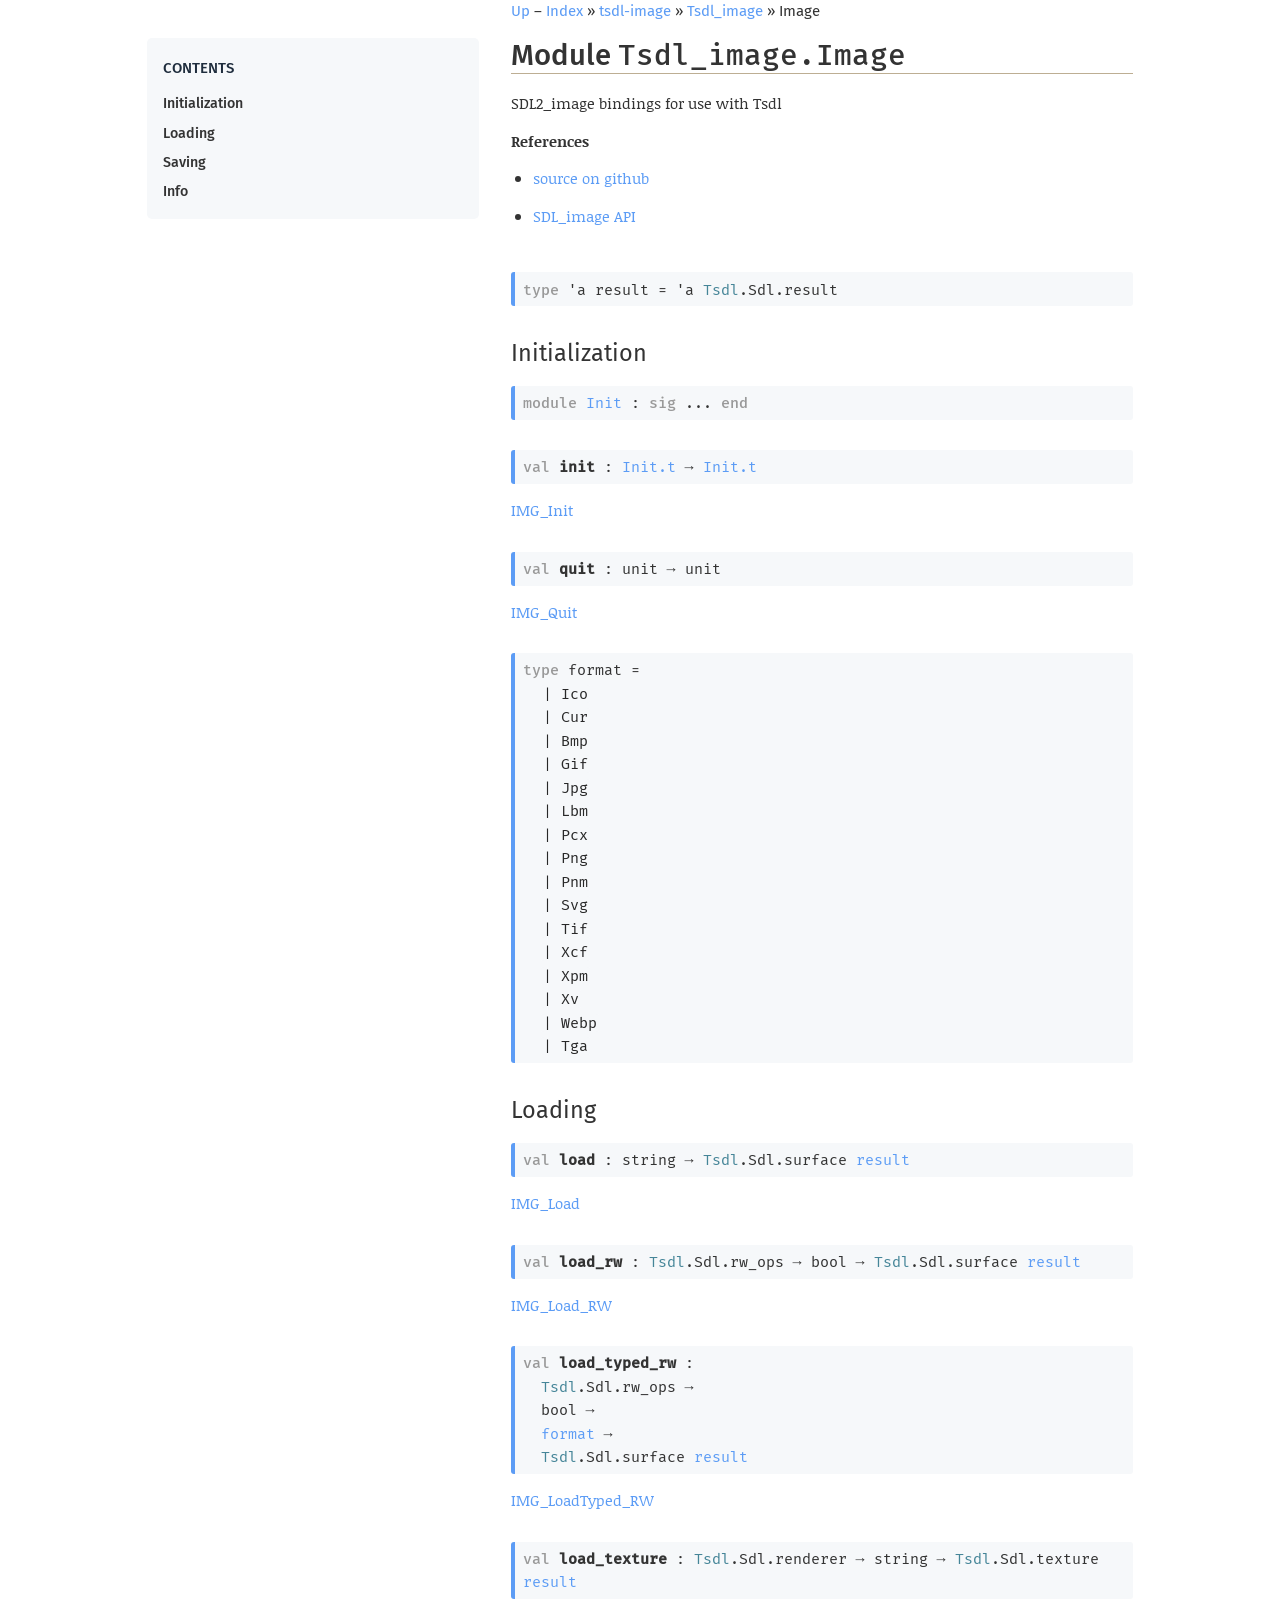
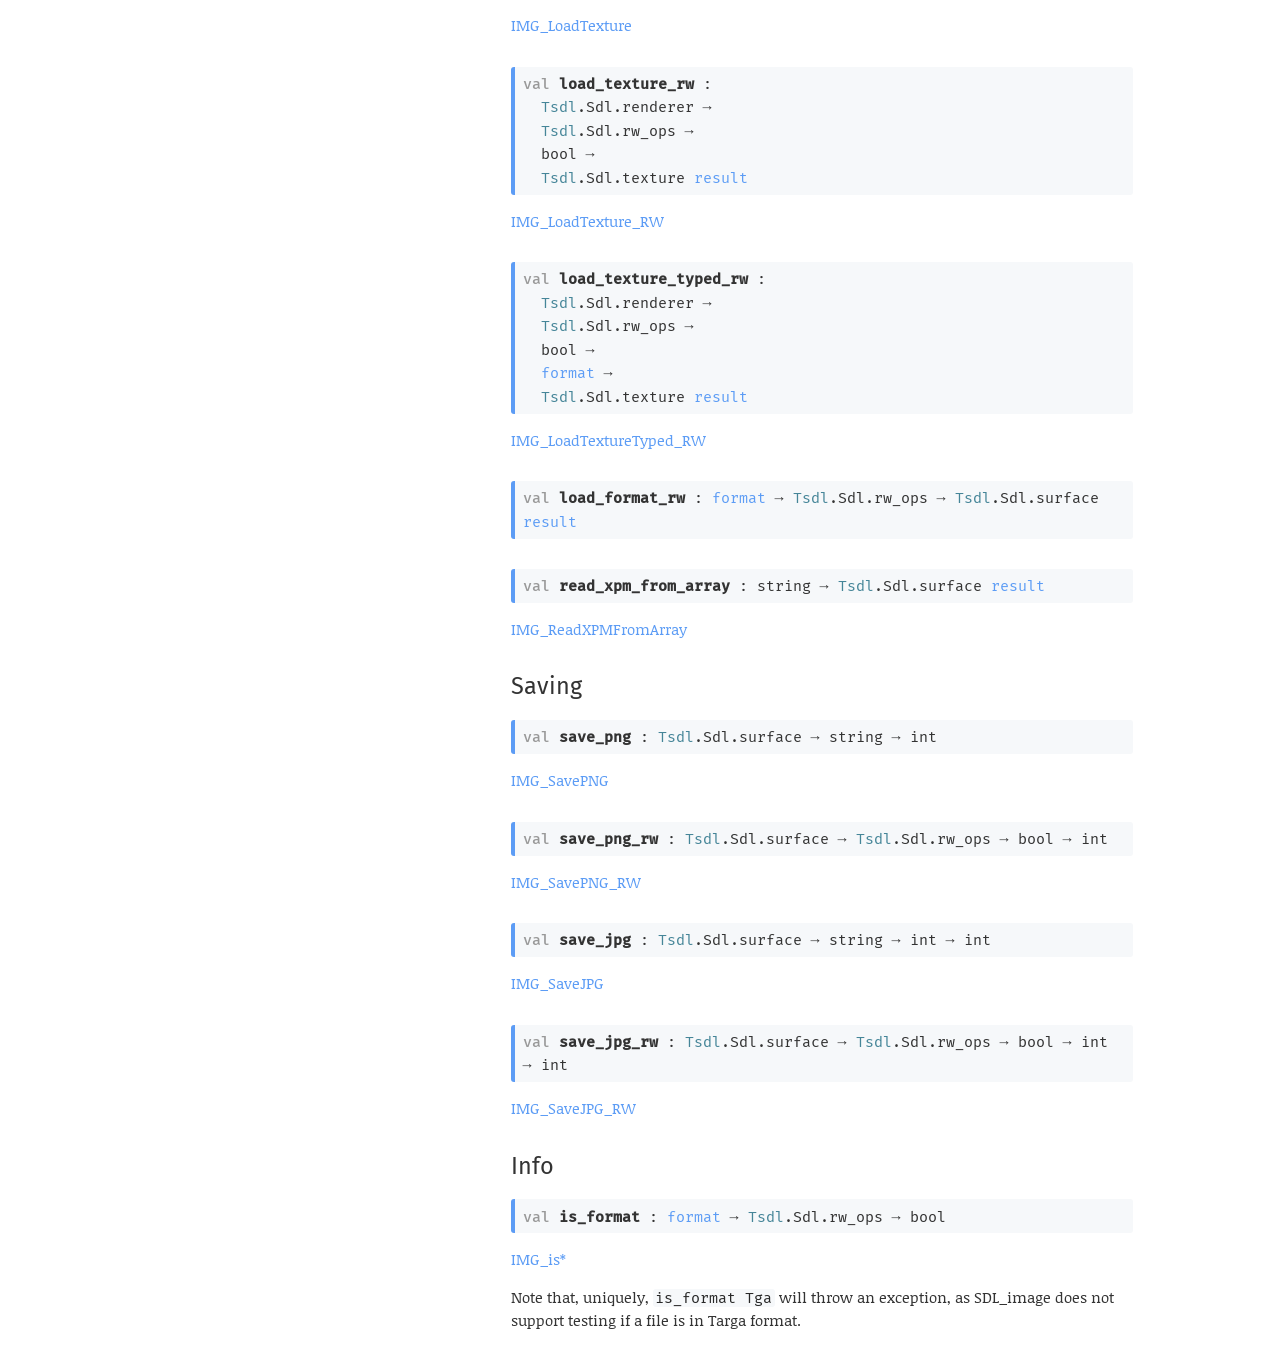
==== commit 2c43115b: "doc" ====
--- a/docs/Image/index.html
+++ b/docs/Image/index.html
@@ -1,5 +1,5 @@
 <!DOCTYPE html>
-<html xmlns="http://www.w3.org/1999/xhtml"><head><title>Image (tsdl-image.Tsdl_image.Image)</title><meta charset="utf-8"/><link rel="stylesheet" href="../odoc.support/odoc.css"/><meta name="generator" content="odoc 3.1.0"/><meta name="viewport" content="width=device-width,initial-scale=1.0"/><script src="../odoc.support/highlight.pack.js"></script><script>hljs.initHighlightingOnLoad();</script></head><body class="odoc"><nav class="odoc-nav"><a href="../index.html">Up</a> – <a href="../index.html">Index</a> &#x00BB; <a href="index.html">tsdl-image</a> &#x00BB; <a href="../index.html">Tsdl_image</a> &#x00BB; Image</nav><header class="odoc-preamble"><h1>Module <code><span>Tsdl_image.Image</span></code></h1><p>SDL2_image bindings for use with Tsdl</p><p><b>References</b></p><ul><li><a href="https://github.com/sanette/tsdl-image">source on github</a></li></ul><ul><li><a href="https://wiki.libsdl.org/SDL_image/">SDL_image API</a></li></ul></header><div class="odoc-tocs"><nav class="odoc-toc odoc-local-toc"><ul><li><a href="#initialization">Initialization</a></li><li><a href="#loading">Loading</a></li><li><a href="#saving">Saving</a></li><li><a href="#info">Info</a></li></ul></nav></div><div class="odoc-content"><div class="odoc-spec"><div class="spec type anchored" id="type-result"><a href="#type-result" class="anchor"></a><code><span><span class="keyword">type</span> <span>'a result</span></span><span> = <span><span class="type-var">'a</span> <span class="xref-unresolved">Tsdl</span>.Sdl.result</span></span></code></div></div><h2 id="initialization"><a href="#initialization" class="anchor"></a>Initialization</h2><div class="odoc-spec"><div class="spec module anchored" id="module-Init"><a href="#module-Init" class="anchor"></a><code><span><span class="keyword">module</span> <a href="Init/index.html">Init</a></span><span> : <span class="keyword">sig</span> ... <span class="keyword">end</span></span></code></div></div><div class="odoc-spec"><div class="spec value anchored" id="val-init"><a href="#val-init" class="anchor"></a><code><span><span class="keyword">val</span><span class="val"> init</span> : <span><a href="Init/index.html#type-t">Init.t</a> <span class="arrow">→</span></span> <a href="Init/index.html#type-t">Init.t</a></span></code></div><div class="spec-doc"><p><a href="https://wiki.libsdl.org/SDL_image/IMG_Init">IMG_Init</a></p></div></div><div class="odoc-spec"><div class="spec value anchored" id="val-quit"><a href="#val-quit" class="anchor"></a><code><span><span class="keyword">val</span><span class="val"> quit</span> : <span>unit <span class="arrow">→</span></span> unit</span></code></div><div class="spec-doc"><p><a href="https://wiki.libsdl.org/SDL_image/IMG_Quit">IMG_Quit</a></p></div></div><div class="odoc-spec"><div class="spec type anchored" id="type-format"><a href="#type-format" class="anchor"></a><code><span><span class="keyword">type</span> format</span><span> = </span></code><ol><li id="type-format.Ico" class="def variant constructor anchored"><a href="#type-format.Ico" class="anchor"></a><code><span>| </span><span><span class="constructor">Ico</span></span></code></li><li id="type-format.Cur" class="def variant constructor anchored"><a href="#type-format.Cur" class="anchor"></a><code><span>| </span><span><span class="constructor">Cur</span></span></code></li><li id="type-format.Bmp" class="def variant constructor anchored"><a href="#type-format.Bmp" class="anchor"></a><code><span>| </span><span><span class="constructor">Bmp</span></span></code></li><li id="type-format.Gif" class="def variant constructor anchored"><a href="#type-format.Gif" class="anchor"></a><code><span>| </span><span><span class="constructor">Gif</span></span></code></li><li id="type-format.Jpg" class="def variant constructor anchored"><a href="#type-format.Jpg" class="anchor"></a><code><span>| </span><span><span class="constructor">Jpg</span></span></code></li><li id="type-format.Lbm" class="def variant constructor anchored"><a href="#type-format.Lbm" class="anchor"></a><code><span>| </span><span><span class="constructor">Lbm</span></span></code></li><li id="type-format.Pcx" class="def variant constructor anchored"><a href="#type-format.Pcx" class="anchor"></a><code><span>| </span><span><span class="constructor">Pcx</span></span></code></li><li id="type-format.Png" class="def variant constructor anchored"><a href="#type-format.Png" class="anchor"></a><code><span>| </span><span><span class="constructor">Png</span></span></code></li><li id="type-format.Pnm" class="def variant constructor anchored"><a href="#type-format.Pnm" class="anchor"></a><code><span>| </span><span><span class="constructor">Pnm</span></span></code></li><li id="type-format.Svg" class="def variant constructor anchored"><a href="#type-format.Svg" class="anchor"></a><code><span>| </span><span><span class="constructor">Svg</span></span></code></li><li id="type-format.Tif" class="def variant constructor anchored"><a href="#type-format.Tif" class="anchor"></a><code><span>| </span><span><span class="constructor">Tif</span></span></code></li><li id="type-format.Xcf" class="def variant constructor anchored"><a href="#type-format.Xcf" class="anchor"></a><code><span>| </span><span><span class="constructor">Xcf</span></span></code></li><li id="type-format.Xpm" class="def variant constructor anchored"><a href="#type-format.Xpm" class="anchor"></a><code><span>| </span><span><span class="constructor">Xpm</span></span></code></li><li id="type-format.Xv" class="def variant constructor anchored"><a href="#type-format.Xv" class="anchor"></a><code><span>| </span><span><span class="constructor">Xv</span></span></code></li><li id="type-format.Webp" class="def variant constructor anchored"><a href="#type-format.Webp" class="anchor"></a><code><span>| </span><span><span class="constructor">Webp</span></span></code></li><li id="type-format.Tga" class="def variant constructor anchored"><a href="#type-format.Tga" class="anchor"></a><code><span>| </span><span><span class="constructor">Tga</span></span></code></li></ol></div></div><h2 id="loading"><a href="#loading" class="anchor"></a>Loading</h2><div class="odoc-spec"><div class="spec value anchored" id="val-load"><a href="#val-load" class="anchor"></a><code><span><span class="keyword">val</span><span class="val"> load</span> : <span>string <span class="arrow">→</span></span> <span><span class="xref-unresolved">Tsdl</span>.Sdl.surface <a href="#type-result">result</a></span></span></code></div><div class="spec-doc"><p><a href="https://wiki.libsdl.org/SDL_image/IMG_Load">IMG_Load</a></p></div></div><div class="odoc-spec"><div class="spec value anchored" id="val-load_rw"><a href="#val-load_rw" class="anchor"></a><code><span><span class="keyword">val</span><span class="val"> load_rw</span> : <span><span class="xref-unresolved">Tsdl</span>.Sdl.rw_ops <span class="arrow">→</span></span> <span>bool <span class="arrow">→</span></span> <span><span class="xref-unresolved">Tsdl</span>.Sdl.surface <a href="#type-result">result</a></span></span></code></div><div class="spec-doc"><p><a href="https://wiki.libsdl.org/SDL_image/IMG_Load_RW">IMG_Load_RW</a></p></div></div><div class="odoc-spec"><div class="spec value anchored" id="val-load_typed_rw"><a href="#val-load_typed_rw" class="anchor"></a><code><span><span class="keyword">val</span><span class="val"> load_typed_rw</span> : 
+<html xmlns="http://www.w3.org/1999/xhtml"><head><title>Image (tsdl-image.Tsdl_image.Image)</title><meta charset="utf-8"/><link rel="stylesheet" href="../odoc.support/odoc.css"/><meta name="generator" content="odoc 3.1.0"/><meta name="viewport" content="width=device-width,initial-scale=1.0"/><script src="../odoc.support/highlight.pack.js"></script><script>hljs.initHighlightingOnLoad();</script></head><body class="odoc"><nav class="odoc-nav"><a href="../index.html">Up</a> – <a href="../index.html">Index</a> &#x00BB; <a href="index.html">tsdl-image</a> &#x00BB; <a href="../index.html">Tsdl_image</a> &#x00BB; Image</nav><header class="odoc-preamble"><h1>Module <code><span>Tsdl_image.Image</span></code></h1><p>SDL2_image bindings for use with Tsdl</p><p><b>References</b></p><ul><li><a href="https://github.com/sanette/tsdl-image">source on github</a></li></ul><ul><li><a href="https://wiki.libsdl.org/SDL2_image">SDL_image API</a></li></ul></header><div class="odoc-tocs"><nav class="odoc-toc odoc-local-toc"><ul><li><a href="#initialization">Initialization</a></li><li><a href="#loading">Loading</a></li><li><a href="#saving">Saving</a></li><li><a href="#info">Info</a></li></ul></nav></div><div class="odoc-content"><div class="odoc-spec"><div class="spec type anchored" id="type-result"><a href="#type-result" class="anchor"></a><code><span><span class="keyword">type</span> <span>'a result</span></span><span> = <span><span class="type-var">'a</span> <span class="xref-unresolved">Tsdl</span>.Sdl.result</span></span></code></div></div><h2 id="initialization"><a href="#initialization" class="anchor"></a>Initialization</h2><div class="odoc-spec"><div class="spec module anchored" id="module-Init"><a href="#module-Init" class="anchor"></a><code><span><span class="keyword">module</span> <a href="Init/index.html">Init</a></span><span> : <span class="keyword">sig</span> ... <span class="keyword">end</span></span></code></div></div><div class="odoc-spec"><div class="spec value anchored" id="val-init"><a href="#val-init" class="anchor"></a><code><span><span class="keyword">val</span><span class="val"> init</span> : <span><a href="Init/index.html#type-t">Init.t</a> <span class="arrow">→</span></span> <a href="Init/index.html#type-t">Init.t</a></span></code></div><div class="spec-doc"><p><a href="https://wiki.libsdl.org/SDL_image/IMG_Init">IMG_Init</a></p></div></div><div class="odoc-spec"><div class="spec value anchored" id="val-quit"><a href="#val-quit" class="anchor"></a><code><span><span class="keyword">val</span><span class="val"> quit</span> : <span>unit <span class="arrow">→</span></span> unit</span></code></div><div class="spec-doc"><p><a href="https://wiki.libsdl.org/SDL_image/IMG_Quit">IMG_Quit</a></p></div></div><div class="odoc-spec"><div class="spec type anchored" id="type-format"><a href="#type-format" class="anchor"></a><code><span><span class="keyword">type</span> format</span><span> = </span></code><ol><li id="type-format.Ico" class="def variant constructor anchored"><a href="#type-format.Ico" class="anchor"></a><code><span>| </span><span><span class="constructor">Ico</span></span></code></li><li id="type-format.Cur" class="def variant constructor anchored"><a href="#type-format.Cur" class="anchor"></a><code><span>| </span><span><span class="constructor">Cur</span></span></code></li><li id="type-format.Bmp" class="def variant constructor anchored"><a href="#type-format.Bmp" class="anchor"></a><code><span>| </span><span><span class="constructor">Bmp</span></span></code></li><li id="type-format.Gif" class="def variant constructor anchored"><a href="#type-format.Gif" class="anchor"></a><code><span>| </span><span><span class="constructor">Gif</span></span></code></li><li id="type-format.Jpg" class="def variant constructor anchored"><a href="#type-format.Jpg" class="anchor"></a><code><span>| </span><span><span class="constructor">Jpg</span></span></code></li><li id="type-format.Lbm" class="def variant constructor anchored"><a href="#type-format.Lbm" class="anchor"></a><code><span>| </span><span><span class="constructor">Lbm</span></span></code></li><li id="type-format.Pcx" class="def variant constructor anchored"><a href="#type-format.Pcx" class="anchor"></a><code><span>| </span><span><span class="constructor">Pcx</span></span></code></li><li id="type-format.Png" class="def variant constructor anchored"><a href="#type-format.Png" class="anchor"></a><code><span>| </span><span><span class="constructor">Png</span></span></code></li><li id="type-format.Pnm" class="def variant constructor anchored"><a href="#type-format.Pnm" class="anchor"></a><code><span>| </span><span><span class="constructor">Pnm</span></span></code></li><li id="type-format.Svg" class="def variant constructor anchored"><a href="#type-format.Svg" class="anchor"></a><code><span>| </span><span><span class="constructor">Svg</span></span></code></li><li id="type-format.Tif" class="def variant constructor anchored"><a href="#type-format.Tif" class="anchor"></a><code><span>| </span><span><span class="constructor">Tif</span></span></code></li><li id="type-format.Xcf" class="def variant constructor anchored"><a href="#type-format.Xcf" class="anchor"></a><code><span>| </span><span><span class="constructor">Xcf</span></span></code></li><li id="type-format.Xpm" class="def variant constructor anchored"><a href="#type-format.Xpm" class="anchor"></a><code><span>| </span><span><span class="constructor">Xpm</span></span></code></li><li id="type-format.Xv" class="def variant constructor anchored"><a href="#type-format.Xv" class="anchor"></a><code><span>| </span><span><span class="constructor">Xv</span></span></code></li><li id="type-format.Webp" class="def variant constructor anchored"><a href="#type-format.Webp" class="anchor"></a><code><span>| </span><span><span class="constructor">Webp</span></span></code></li><li id="type-format.Tga" class="def variant constructor anchored"><a href="#type-format.Tga" class="anchor"></a><code><span>| </span><span><span class="constructor">Tga</span></span></code></li></ol></div></div><h2 id="loading"><a href="#loading" class="anchor"></a>Loading</h2><div class="odoc-spec"><div class="spec value anchored" id="val-load"><a href="#val-load" class="anchor"></a><code><span><span class="keyword">val</span><span class="val"> load</span> : <span>string <span class="arrow">→</span></span> <span><span class="xref-unresolved">Tsdl</span>.Sdl.surface <a href="#type-result">result</a></span></span></code></div><div class="spec-doc"><p><a href="https://wiki.libsdl.org/SDL_image/IMG_Load">IMG_Load</a></p></div></div><div class="odoc-spec"><div class="spec value anchored" id="val-load_rw"><a href="#val-load_rw" class="anchor"></a><code><span><span class="keyword">val</span><span class="val"> load_rw</span> : <span><span class="xref-unresolved">Tsdl</span>.Sdl.rw_ops <span class="arrow">→</span></span> <span>bool <span class="arrow">→</span></span> <span><span class="xref-unresolved">Tsdl</span>.Sdl.surface <a href="#type-result">result</a></span></span></code></div><div class="spec-doc"><p><a href="https://wiki.libsdl.org/SDL_image/IMG_Load_RW">IMG_Load_RW</a></p></div></div><div class="odoc-spec"><div class="spec value anchored" id="val-load_typed_rw"><a href="#val-load_typed_rw" class="anchor"></a><code><span><span class="keyword">val</span><span class="val"> load_typed_rw</span> : 
   <span><span class="xref-unresolved">Tsdl</span>.Sdl.rw_ops <span class="arrow">→</span></span>
   <span>bool <span class="arrow">→</span></span>
   <span><a href="#type-format">format</a> <span class="arrow">→</span></span>
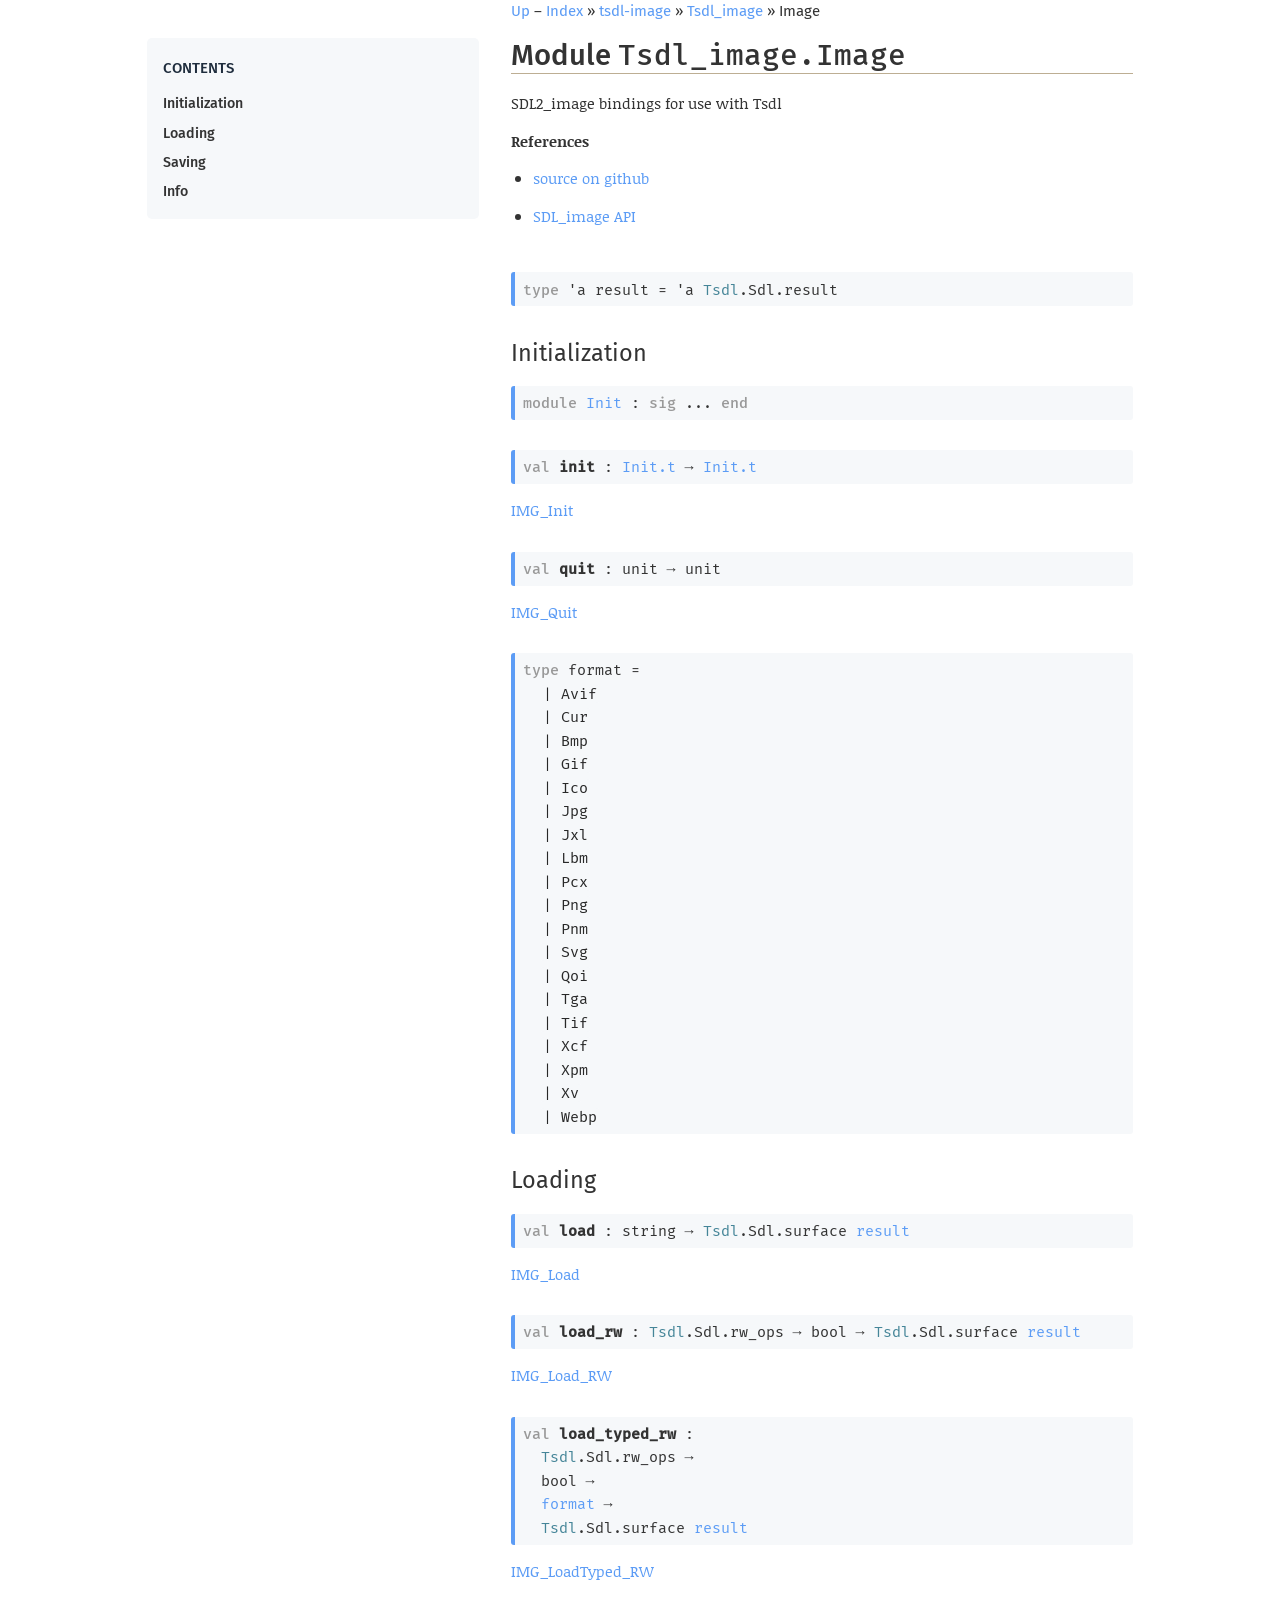
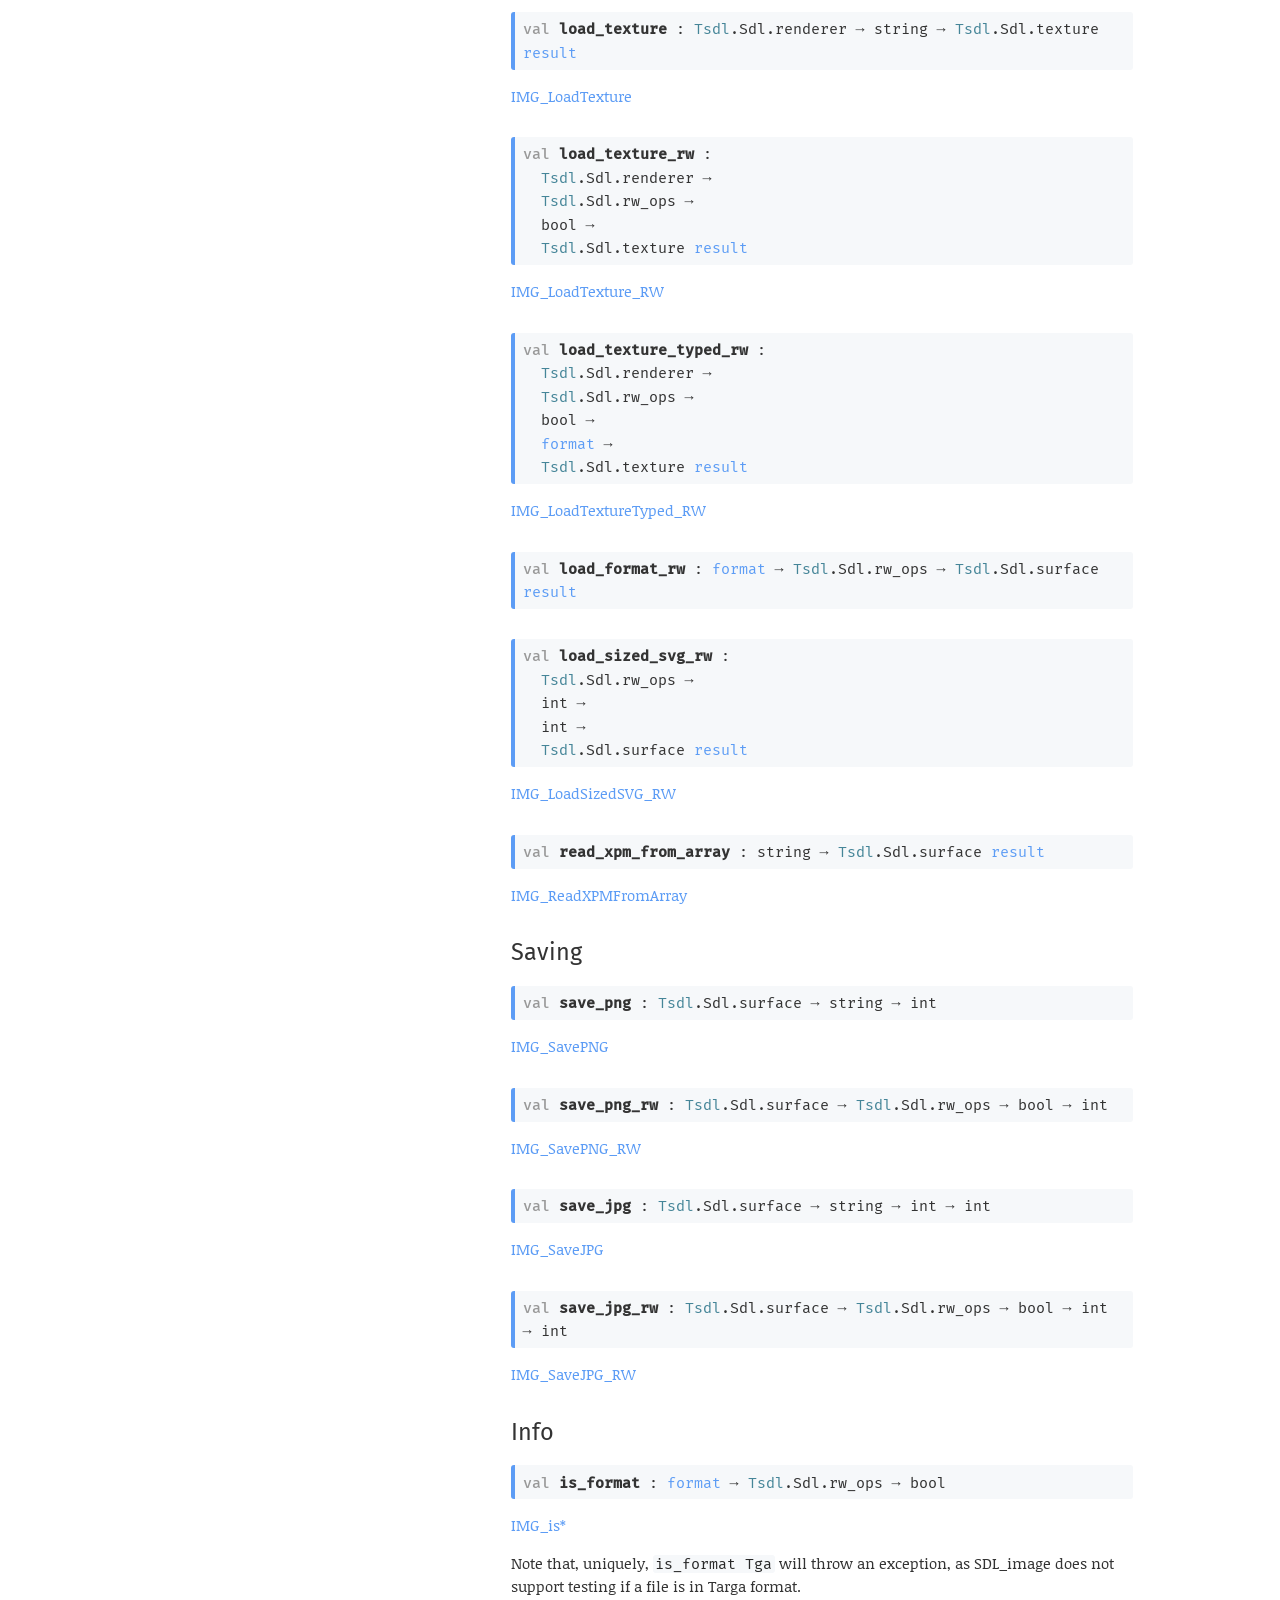
==== commit ed2aa61c: "fmt & doc" ====
--- a/docs/Image/index.html
+++ b/docs/Image/index.html
@@ -1,5 +1,5 @@
 <!DOCTYPE html>
-<html xmlns="http://www.w3.org/1999/xhtml"><head><title>Image (tsdl-image.Tsdl_image.Image)</title><meta charset="utf-8"/><link rel="stylesheet" href="../odoc.support/odoc.css"/><meta name="generator" content="odoc 3.1.0"/><meta name="viewport" content="width=device-width,initial-scale=1.0"/><script src="../odoc.support/highlight.pack.js"></script><script>hljs.initHighlightingOnLoad();</script></head><body class="odoc"><nav class="odoc-nav"><a href="../index.html">Up</a> – <a href="../index.html">Index</a> &#x00BB; <a href="index.html">tsdl-image</a> &#x00BB; <a href="../index.html">Tsdl_image</a> &#x00BB; Image</nav><header class="odoc-preamble"><h1>Module <code><span>Tsdl_image.Image</span></code></h1><p>SDL2_image bindings for use with Tsdl</p><p><b>References</b></p><ul><li><a href="https://github.com/sanette/tsdl-image">source on github</a></li></ul><ul><li><a href="https://wiki.libsdl.org/SDL2_image">SDL_image API</a></li></ul></header><div class="odoc-tocs"><nav class="odoc-toc odoc-local-toc"><ul><li><a href="#initialization">Initialization</a></li><li><a href="#loading">Loading</a></li><li><a href="#saving">Saving</a></li><li><a href="#info">Info</a></li></ul></nav></div><div class="odoc-content"><div class="odoc-spec"><div class="spec type anchored" id="type-result"><a href="#type-result" class="anchor"></a><code><span><span class="keyword">type</span> <span>'a result</span></span><span> = <span><span class="type-var">'a</span> <span class="xref-unresolved">Tsdl</span>.Sdl.result</span></span></code></div></div><h2 id="initialization"><a href="#initialization" class="anchor"></a>Initialization</h2><div class="odoc-spec"><div class="spec module anchored" id="module-Init"><a href="#module-Init" class="anchor"></a><code><span><span class="keyword">module</span> <a href="Init/index.html">Init</a></span><span> : <span class="keyword">sig</span> ... <span class="keyword">end</span></span></code></div></div><div class="odoc-spec"><div class="spec value anchored" id="val-init"><a href="#val-init" class="anchor"></a><code><span><span class="keyword">val</span><span class="val"> init</span> : <span><a href="Init/index.html#type-t">Init.t</a> <span class="arrow">→</span></span> <a href="Init/index.html#type-t">Init.t</a></span></code></div><div class="spec-doc"><p><a href="https://wiki.libsdl.org/SDL_image/IMG_Init">IMG_Init</a></p></div></div><div class="odoc-spec"><div class="spec value anchored" id="val-quit"><a href="#val-quit" class="anchor"></a><code><span><span class="keyword">val</span><span class="val"> quit</span> : <span>unit <span class="arrow">→</span></span> unit</span></code></div><div class="spec-doc"><p><a href="https://wiki.libsdl.org/SDL_image/IMG_Quit">IMG_Quit</a></p></div></div><div class="odoc-spec"><div class="spec type anchored" id="type-format"><a href="#type-format" class="anchor"></a><code><span><span class="keyword">type</span> format</span><span> = </span></code><ol><li id="type-format.Ico" class="def variant constructor anchored"><a href="#type-format.Ico" class="anchor"></a><code><span>| </span><span><span class="constructor">Ico</span></span></code></li><li id="type-format.Cur" class="def variant constructor anchored"><a href="#type-format.Cur" class="anchor"></a><code><span>| </span><span><span class="constructor">Cur</span></span></code></li><li id="type-format.Bmp" class="def variant constructor anchored"><a href="#type-format.Bmp" class="anchor"></a><code><span>| </span><span><span class="constructor">Bmp</span></span></code></li><li id="type-format.Gif" class="def variant constructor anchored"><a href="#type-format.Gif" class="anchor"></a><code><span>| </span><span><span class="constructor">Gif</span></span></code></li><li id="type-format.Jpg" class="def variant constructor anchored"><a href="#type-format.Jpg" class="anchor"></a><code><span>| </span><span><span class="constructor">Jpg</span></span></code></li><li id="type-format.Lbm" class="def variant constructor anchored"><a href="#type-format.Lbm" class="anchor"></a><code><span>| </span><span><span class="constructor">Lbm</span></span></code></li><li id="type-format.Pcx" class="def variant constructor anchored"><a href="#type-format.Pcx" class="anchor"></a><code><span>| </span><span><span class="constructor">Pcx</span></span></code></li><li id="type-format.Png" class="def variant constructor anchored"><a href="#type-format.Png" class="anchor"></a><code><span>| </span><span><span class="constructor">Png</span></span></code></li><li id="type-format.Pnm" class="def variant constructor anchored"><a href="#type-format.Pnm" class="anchor"></a><code><span>| </span><span><span class="constructor">Pnm</span></span></code></li><li id="type-format.Svg" class="def variant constructor anchored"><a href="#type-format.Svg" class="anchor"></a><code><span>| </span><span><span class="constructor">Svg</span></span></code></li><li id="type-format.Tif" class="def variant constructor anchored"><a href="#type-format.Tif" class="anchor"></a><code><span>| </span><span><span class="constructor">Tif</span></span></code></li><li id="type-format.Xcf" class="def variant constructor anchored"><a href="#type-format.Xcf" class="anchor"></a><code><span>| </span><span><span class="constructor">Xcf</span></span></code></li><li id="type-format.Xpm" class="def variant constructor anchored"><a href="#type-format.Xpm" class="anchor"></a><code><span>| </span><span><span class="constructor">Xpm</span></span></code></li><li id="type-format.Xv" class="def variant constructor anchored"><a href="#type-format.Xv" class="anchor"></a><code><span>| </span><span><span class="constructor">Xv</span></span></code></li><li id="type-format.Webp" class="def variant constructor anchored"><a href="#type-format.Webp" class="anchor"></a><code><span>| </span><span><span class="constructor">Webp</span></span></code></li><li id="type-format.Tga" class="def variant constructor anchored"><a href="#type-format.Tga" class="anchor"></a><code><span>| </span><span><span class="constructor">Tga</span></span></code></li></ol></div></div><h2 id="loading"><a href="#loading" class="anchor"></a>Loading</h2><div class="odoc-spec"><div class="spec value anchored" id="val-load"><a href="#val-load" class="anchor"></a><code><span><span class="keyword">val</span><span class="val"> load</span> : <span>string <span class="arrow">→</span></span> <span><span class="xref-unresolved">Tsdl</span>.Sdl.surface <a href="#type-result">result</a></span></span></code></div><div class="spec-doc"><p><a href="https://wiki.libsdl.org/SDL_image/IMG_Load">IMG_Load</a></p></div></div><div class="odoc-spec"><div class="spec value anchored" id="val-load_rw"><a href="#val-load_rw" class="anchor"></a><code><span><span class="keyword">val</span><span class="val"> load_rw</span> : <span><span class="xref-unresolved">Tsdl</span>.Sdl.rw_ops <span class="arrow">→</span></span> <span>bool <span class="arrow">→</span></span> <span><span class="xref-unresolved">Tsdl</span>.Sdl.surface <a href="#type-result">result</a></span></span></code></div><div class="spec-doc"><p><a href="https://wiki.libsdl.org/SDL_image/IMG_Load_RW">IMG_Load_RW</a></p></div></div><div class="odoc-spec"><div class="spec value anchored" id="val-load_typed_rw"><a href="#val-load_typed_rw" class="anchor"></a><code><span><span class="keyword">val</span><span class="val"> load_typed_rw</span> : 
+<html xmlns="http://www.w3.org/1999/xhtml"><head><title>Image (tsdl-image.Tsdl_image.Image)</title><meta charset="utf-8"/><link rel="stylesheet" href="../odoc.support/odoc.css"/><meta name="generator" content="odoc 3.1.0"/><meta name="viewport" content="width=device-width,initial-scale=1.0"/><script src="../odoc.support/highlight.pack.js"></script><script>hljs.initHighlightingOnLoad();</script></head><body class="odoc"><nav class="odoc-nav"><a href="../index.html">Up</a> – <a href="../index.html">Index</a> &#x00BB; <a href="index.html">tsdl-image</a> &#x00BB; <a href="../index.html">Tsdl_image</a> &#x00BB; Image</nav><header class="odoc-preamble"><h1>Module <code><span>Tsdl_image.Image</span></code></h1><p>SDL2_image bindings for use with Tsdl</p><p><b>References</b></p><ul><li><a href="https://github.com/sanette/tsdl-image">source on github</a></li></ul><ul><li><a href="https://wiki.libsdl.org/SDL2_image">SDL_image API</a></li></ul></header><div class="odoc-tocs"><nav class="odoc-toc odoc-local-toc"><ul><li><a href="#initialization">Initialization</a></li><li><a href="#loading">Loading</a></li><li><a href="#saving">Saving</a></li><li><a href="#info">Info</a></li></ul></nav></div><div class="odoc-content"><div class="odoc-spec"><div class="spec type anchored" id="type-result"><a href="#type-result" class="anchor"></a><code><span><span class="keyword">type</span> <span>'a result</span></span><span> = <span><span class="type-var">'a</span> <span class="xref-unresolved">Tsdl</span>.Sdl.result</span></span></code></div></div><h2 id="initialization"><a href="#initialization" class="anchor"></a>Initialization</h2><div class="odoc-spec"><div class="spec module anchored" id="module-Init"><a href="#module-Init" class="anchor"></a><code><span><span class="keyword">module</span> <a href="Init/index.html">Init</a></span><span> : <span class="keyword">sig</span> ... <span class="keyword">end</span></span></code></div></div><div class="odoc-spec"><div class="spec value anchored" id="val-init"><a href="#val-init" class="anchor"></a><code><span><span class="keyword">val</span><span class="val"> init</span> : <span><a href="Init/index.html#type-t">Init.t</a> <span class="arrow">→</span></span> <a href="Init/index.html#type-t">Init.t</a></span></code></div><div class="spec-doc"><p><a href="https://wiki.libsdl.org/SDL_image/IMG_Init">IMG_Init</a></p></div></div><div class="odoc-spec"><div class="spec value anchored" id="val-quit"><a href="#val-quit" class="anchor"></a><code><span><span class="keyword">val</span><span class="val"> quit</span> : <span>unit <span class="arrow">→</span></span> unit</span></code></div><div class="spec-doc"><p><a href="https://wiki.libsdl.org/SDL_image/IMG_Quit">IMG_Quit</a></p></div></div><div class="odoc-spec"><div class="spec type anchored" id="type-format"><a href="#type-format" class="anchor"></a><code><span><span class="keyword">type</span> format</span><span> = </span></code><ol><li id="type-format.Avif" class="def variant constructor anchored"><a href="#type-format.Avif" class="anchor"></a><code><span>| </span><span><span class="constructor">Avif</span></span></code></li><li id="type-format.Cur" class="def variant constructor anchored"><a href="#type-format.Cur" class="anchor"></a><code><span>| </span><span><span class="constructor">Cur</span></span></code></li><li id="type-format.Bmp" class="def variant constructor anchored"><a href="#type-format.Bmp" class="anchor"></a><code><span>| </span><span><span class="constructor">Bmp</span></span></code></li><li id="type-format.Gif" class="def variant constructor anchored"><a href="#type-format.Gif" class="anchor"></a><code><span>| </span><span><span class="constructor">Gif</span></span></code></li><li id="type-format.Ico" class="def variant constructor anchored"><a href="#type-format.Ico" class="anchor"></a><code><span>| </span><span><span class="constructor">Ico</span></span></code></li><li id="type-format.Jpg" class="def variant constructor anchored"><a href="#type-format.Jpg" class="anchor"></a><code><span>| </span><span><span class="constructor">Jpg</span></span></code></li><li id="type-format.Jxl" class="def variant constructor anchored"><a href="#type-format.Jxl" class="anchor"></a><code><span>| </span><span><span class="constructor">Jxl</span></span></code></li><li id="type-format.Lbm" class="def variant constructor anchored"><a href="#type-format.Lbm" class="anchor"></a><code><span>| </span><span><span class="constructor">Lbm</span></span></code></li><li id="type-format.Pcx" class="def variant constructor anchored"><a href="#type-format.Pcx" class="anchor"></a><code><span>| </span><span><span class="constructor">Pcx</span></span></code></li><li id="type-format.Png" class="def variant constructor anchored"><a href="#type-format.Png" class="anchor"></a><code><span>| </span><span><span class="constructor">Png</span></span></code></li><li id="type-format.Pnm" class="def variant constructor anchored"><a href="#type-format.Pnm" class="anchor"></a><code><span>| </span><span><span class="constructor">Pnm</span></span></code></li><li id="type-format.Svg" class="def variant constructor anchored"><a href="#type-format.Svg" class="anchor"></a><code><span>| </span><span><span class="constructor">Svg</span></span></code></li><li id="type-format.Qoi" class="def variant constructor anchored"><a href="#type-format.Qoi" class="anchor"></a><code><span>| </span><span><span class="constructor">Qoi</span></span></code></li><li id="type-format.Tga" class="def variant constructor anchored"><a href="#type-format.Tga" class="anchor"></a><code><span>| </span><span><span class="constructor">Tga</span></span></code></li><li id="type-format.Tif" class="def variant constructor anchored"><a href="#type-format.Tif" class="anchor"></a><code><span>| </span><span><span class="constructor">Tif</span></span></code></li><li id="type-format.Xcf" class="def variant constructor anchored"><a href="#type-format.Xcf" class="anchor"></a><code><span>| </span><span><span class="constructor">Xcf</span></span></code></li><li id="type-format.Xpm" class="def variant constructor anchored"><a href="#type-format.Xpm" class="anchor"></a><code><span>| </span><span><span class="constructor">Xpm</span></span></code></li><li id="type-format.Xv" class="def variant constructor anchored"><a href="#type-format.Xv" class="anchor"></a><code><span>| </span><span><span class="constructor">Xv</span></span></code></li><li id="type-format.Webp" class="def variant constructor anchored"><a href="#type-format.Webp" class="anchor"></a><code><span>| </span><span><span class="constructor">Webp</span></span></code></li></ol></div></div><h2 id="loading"><a href="#loading" class="anchor"></a>Loading</h2><div class="odoc-spec"><div class="spec value anchored" id="val-load"><a href="#val-load" class="anchor"></a><code><span><span class="keyword">val</span><span class="val"> load</span> : <span>string <span class="arrow">→</span></span> <span><span class="xref-unresolved">Tsdl</span>.Sdl.surface <a href="#type-result">result</a></span></span></code></div><div class="spec-doc"><p><a href="https://wiki.libsdl.org/SDL_image/IMG_Load">IMG_Load</a></p></div></div><div class="odoc-spec"><div class="spec value anchored" id="val-load_rw"><a href="#val-load_rw" class="anchor"></a><code><span><span class="keyword">val</span><span class="val"> load_rw</span> : <span><span class="xref-unresolved">Tsdl</span>.Sdl.rw_ops <span class="arrow">→</span></span> <span>bool <span class="arrow">→</span></span> <span><span class="xref-unresolved">Tsdl</span>.Sdl.surface <a href="#type-result">result</a></span></span></code></div><div class="spec-doc"><p><a href="https://wiki.libsdl.org/SDL_image/IMG_Load_RW">IMG_Load_RW</a></p></div></div><div class="odoc-spec"><div class="spec value anchored" id="val-load_typed_rw"><a href="#val-load_typed_rw" class="anchor"></a><code><span><span class="keyword">val</span><span class="val"> load_typed_rw</span> : 
   <span><span class="xref-unresolved">Tsdl</span>.Sdl.rw_ops <span class="arrow">→</span></span>
   <span>bool <span class="arrow">→</span></span>
   <span><a href="#type-format">format</a> <span class="arrow">→</span></span>
@@ -12,4 +12,8 @@
   <span><span class="xref-unresolved">Tsdl</span>.Sdl.rw_ops <span class="arrow">→</span></span>
   <span>bool <span class="arrow">→</span></span>
   <span><a href="#type-format">format</a> <span class="arrow">→</span></span>
-  <span><span class="xref-unresolved">Tsdl</span>.Sdl.texture <a href="#type-result">result</a></span></span></code></div><div class="spec-doc"><p><a href="https://wiki.libsdl.org/SDL2_image/IMG_LoadTextureTyped_RW">IMG_LoadTextureTyped_RW</a></p></div></div><div class="odoc-spec"><div class="spec value anchored" id="val-load_format_rw"><a href="#val-load_format_rw" class="anchor"></a><code><span><span class="keyword">val</span><span class="val"> load_format_rw</span> : <span><a href="#type-format">format</a> <span class="arrow">→</span></span> <span><span class="xref-unresolved">Tsdl</span>.Sdl.rw_ops <span class="arrow">→</span></span> <span><span class="xref-unresolved">Tsdl</span>.Sdl.surface <a href="#type-result">result</a></span></span></code></div></div><div class="odoc-spec"><div class="spec value anchored" id="val-read_xpm_from_array"><a href="#val-read_xpm_from_array" class="anchor"></a><code><span><span class="keyword">val</span><span class="val"> read_xpm_from_array</span> : <span>string <span class="arrow">→</span></span> <span><span class="xref-unresolved">Tsdl</span>.Sdl.surface <a href="#type-result">result</a></span></span></code></div><div class="spec-doc"><p><a href="https://wiki.libsdl.org/SDL_image/IMG_ReadXPMFromArray">IMG_ReadXPMFromArray</a></p></div></div><h2 id="saving"><a href="#saving" class="anchor"></a>Saving</h2><div class="odoc-spec"><div class="spec value anchored" id="val-save_png"><a href="#val-save_png" class="anchor"></a><code><span><span class="keyword">val</span><span class="val"> save_png</span> : <span><span class="xref-unresolved">Tsdl</span>.Sdl.surface <span class="arrow">→</span></span> <span>string <span class="arrow">→</span></span> int</span></code></div><div class="spec-doc"><p><a href="https://wiki.libsdl.org/SDL2_image/IMG_SavePNG">IMG_SavePNG</a></p></div></div><div class="odoc-spec"><div class="spec value anchored" id="val-save_png_rw"><a href="#val-save_png_rw" class="anchor"></a><code><span><span class="keyword">val</span><span class="val"> save_png_rw</span> : <span><span class="xref-unresolved">Tsdl</span>.Sdl.surface <span class="arrow">→</span></span> <span><span class="xref-unresolved">Tsdl</span>.Sdl.rw_ops <span class="arrow">→</span></span> <span>bool <span class="arrow">→</span></span> int</span></code></div><div class="spec-doc"><p><a href="https://wiki.libsdl.org/SDL2_image/IMG_SavePNG_RW">IMG_SavePNG_RW</a></p></div></div><div class="odoc-spec"><div class="spec value anchored" id="val-save_jpg"><a href="#val-save_jpg" class="anchor"></a><code><span><span class="keyword">val</span><span class="val"> save_jpg</span> : <span><span class="xref-unresolved">Tsdl</span>.Sdl.surface <span class="arrow">→</span></span> <span>string <span class="arrow">→</span></span> <span>int <span class="arrow">→</span></span> int</span></code></div><div class="spec-doc"><p><a href="https://wiki.libsdl.org/SDL2_image/IMG_SaveJPG">IMG_SaveJPG</a></p></div></div><div class="odoc-spec"><div class="spec value anchored" id="val-save_jpg_rw"><a href="#val-save_jpg_rw" class="anchor"></a><code><span><span class="keyword">val</span><span class="val"> save_jpg_rw</span> : <span><span class="xref-unresolved">Tsdl</span>.Sdl.surface <span class="arrow">→</span></span> <span><span class="xref-unresolved">Tsdl</span>.Sdl.rw_ops <span class="arrow">→</span></span> <span>bool <span class="arrow">→</span></span> <span>int <span class="arrow">→</span></span> int</span></code></div><div class="spec-doc"><p><a href="https://wiki.libsdl.org/SDL2_image/IMG_SaveJPG_RW">IMG_SaveJPG_RW</a></p></div></div><h2 id="info"><a href="#info" class="anchor"></a>Info</h2><div class="odoc-spec"><div class="spec value anchored" id="val-is_format"><a href="#val-is_format" class="anchor"></a><code><span><span class="keyword">val</span><span class="val"> is_format</span> : <span><a href="#type-format">format</a> <span class="arrow">→</span></span> <span><span class="xref-unresolved">Tsdl</span>.Sdl.rw_ops <span class="arrow">→</span></span> bool</span></code></div><div class="spec-doc"><p><a href="https://wiki.libsdl.org/SDL_image/IMG_isAVIF#related_functions">IMG_is*</a></p><p>Note that, uniquely, <code>is_format Tga</code> will throw an exception, as SDL_image does not support testing if a file is in Targa format.</p></div></div></div></body></html>
+  <span><span class="xref-unresolved">Tsdl</span>.Sdl.texture <a href="#type-result">result</a></span></span></code></div><div class="spec-doc"><p><a href="https://wiki.libsdl.org/SDL2_image/IMG_LoadTextureTyped_RW">IMG_LoadTextureTyped_RW</a></p></div></div><div class="odoc-spec"><div class="spec value anchored" id="val-load_format_rw"><a href="#val-load_format_rw" class="anchor"></a><code><span><span class="keyword">val</span><span class="val"> load_format_rw</span> : <span><a href="#type-format">format</a> <span class="arrow">→</span></span> <span><span class="xref-unresolved">Tsdl</span>.Sdl.rw_ops <span class="arrow">→</span></span> <span><span class="xref-unresolved">Tsdl</span>.Sdl.surface <a href="#type-result">result</a></span></span></code></div></div><div class="odoc-spec"><div class="spec value anchored" id="val-load_sized_svg_rw"><a href="#val-load_sized_svg_rw" class="anchor"></a><code><span><span class="keyword">val</span><span class="val"> load_sized_svg_rw</span> : 
+  <span><span class="xref-unresolved">Tsdl</span>.Sdl.rw_ops <span class="arrow">→</span></span>
+  <span>int <span class="arrow">→</span></span>
+  <span>int <span class="arrow">→</span></span>
+  <span><span class="xref-unresolved">Tsdl</span>.Sdl.surface <a href="#type-result">result</a></span></span></code></div><div class="spec-doc"><p><a href="https://wiki.libsdl.org/SDL2_image/IMG_LoadSizedSVG_RW">IMG_LoadSizedSVG_RW</a></p></div></div><div class="odoc-spec"><div class="spec value anchored" id="val-read_xpm_from_array"><a href="#val-read_xpm_from_array" class="anchor"></a><code><span><span class="keyword">val</span><span class="val"> read_xpm_from_array</span> : <span>string <span class="arrow">→</span></span> <span><span class="xref-unresolved">Tsdl</span>.Sdl.surface <a href="#type-result">result</a></span></span></code></div><div class="spec-doc"><p><a href="https://wiki.libsdl.org/SDL_image/IMG_ReadXPMFromArray">IMG_ReadXPMFromArray</a></p></div></div><h2 id="saving"><a href="#saving" class="anchor"></a>Saving</h2><div class="odoc-spec"><div class="spec value anchored" id="val-save_png"><a href="#val-save_png" class="anchor"></a><code><span><span class="keyword">val</span><span class="val"> save_png</span> : <span><span class="xref-unresolved">Tsdl</span>.Sdl.surface <span class="arrow">→</span></span> <span>string <span class="arrow">→</span></span> int</span></code></div><div class="spec-doc"><p><a href="https://wiki.libsdl.org/SDL2_image/IMG_SavePNG">IMG_SavePNG</a></p></div></div><div class="odoc-spec"><div class="spec value anchored" id="val-save_png_rw"><a href="#val-save_png_rw" class="anchor"></a><code><span><span class="keyword">val</span><span class="val"> save_png_rw</span> : <span><span class="xref-unresolved">Tsdl</span>.Sdl.surface <span class="arrow">→</span></span> <span><span class="xref-unresolved">Tsdl</span>.Sdl.rw_ops <span class="arrow">→</span></span> <span>bool <span class="arrow">→</span></span> int</span></code></div><div class="spec-doc"><p><a href="https://wiki.libsdl.org/SDL2_image/IMG_SavePNG_RW">IMG_SavePNG_RW</a></p></div></div><div class="odoc-spec"><div class="spec value anchored" id="val-save_jpg"><a href="#val-save_jpg" class="anchor"></a><code><span><span class="keyword">val</span><span class="val"> save_jpg</span> : <span><span class="xref-unresolved">Tsdl</span>.Sdl.surface <span class="arrow">→</span></span> <span>string <span class="arrow">→</span></span> <span>int <span class="arrow">→</span></span> int</span></code></div><div class="spec-doc"><p><a href="https://wiki.libsdl.org/SDL2_image/IMG_SaveJPG">IMG_SaveJPG</a></p></div></div><div class="odoc-spec"><div class="spec value anchored" id="val-save_jpg_rw"><a href="#val-save_jpg_rw" class="anchor"></a><code><span><span class="keyword">val</span><span class="val"> save_jpg_rw</span> : <span><span class="xref-unresolved">Tsdl</span>.Sdl.surface <span class="arrow">→</span></span> <span><span class="xref-unresolved">Tsdl</span>.Sdl.rw_ops <span class="arrow">→</span></span> <span>bool <span class="arrow">→</span></span> <span>int <span class="arrow">→</span></span> int</span></code></div><div class="spec-doc"><p><a href="https://wiki.libsdl.org/SDL2_image/IMG_SaveJPG_RW">IMG_SaveJPG_RW</a></p></div></div><h2 id="info"><a href="#info" class="anchor"></a>Info</h2><div class="odoc-spec"><div class="spec value anchored" id="val-is_format"><a href="#val-is_format" class="anchor"></a><code><span><span class="keyword">val</span><span class="val"> is_format</span> : <span><a href="#type-format">format</a> <span class="arrow">→</span></span> <span><span class="xref-unresolved">Tsdl</span>.Sdl.rw_ops <span class="arrow">→</span></span> bool</span></code></div><div class="spec-doc"><p><a href="https://wiki.libsdl.org/SDL_image/IMG_isAVIF#related_functions">IMG_is*</a></p><p>Note that, uniquely, <code>is_format Tga</code> will throw an exception, as SDL_image does not support testing if a file is in Targa format.</p></div></div></div></body></html>
